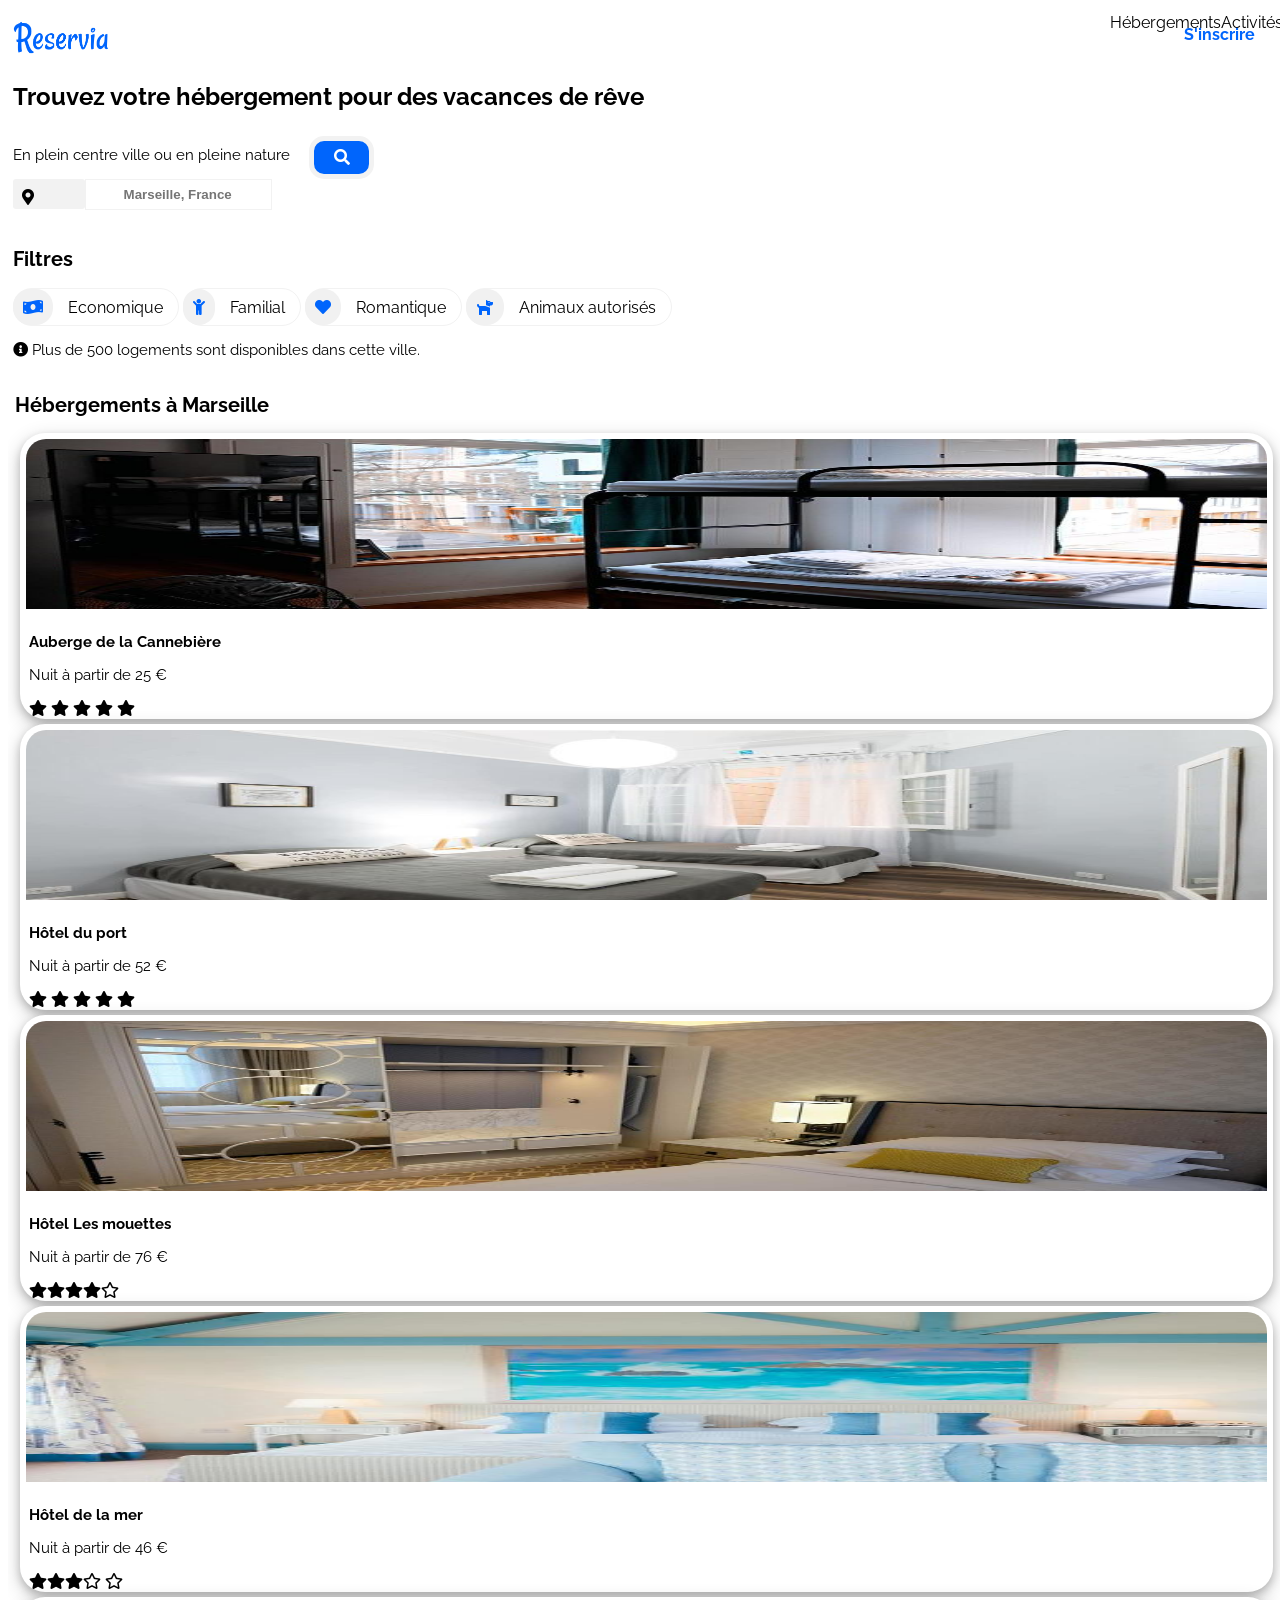
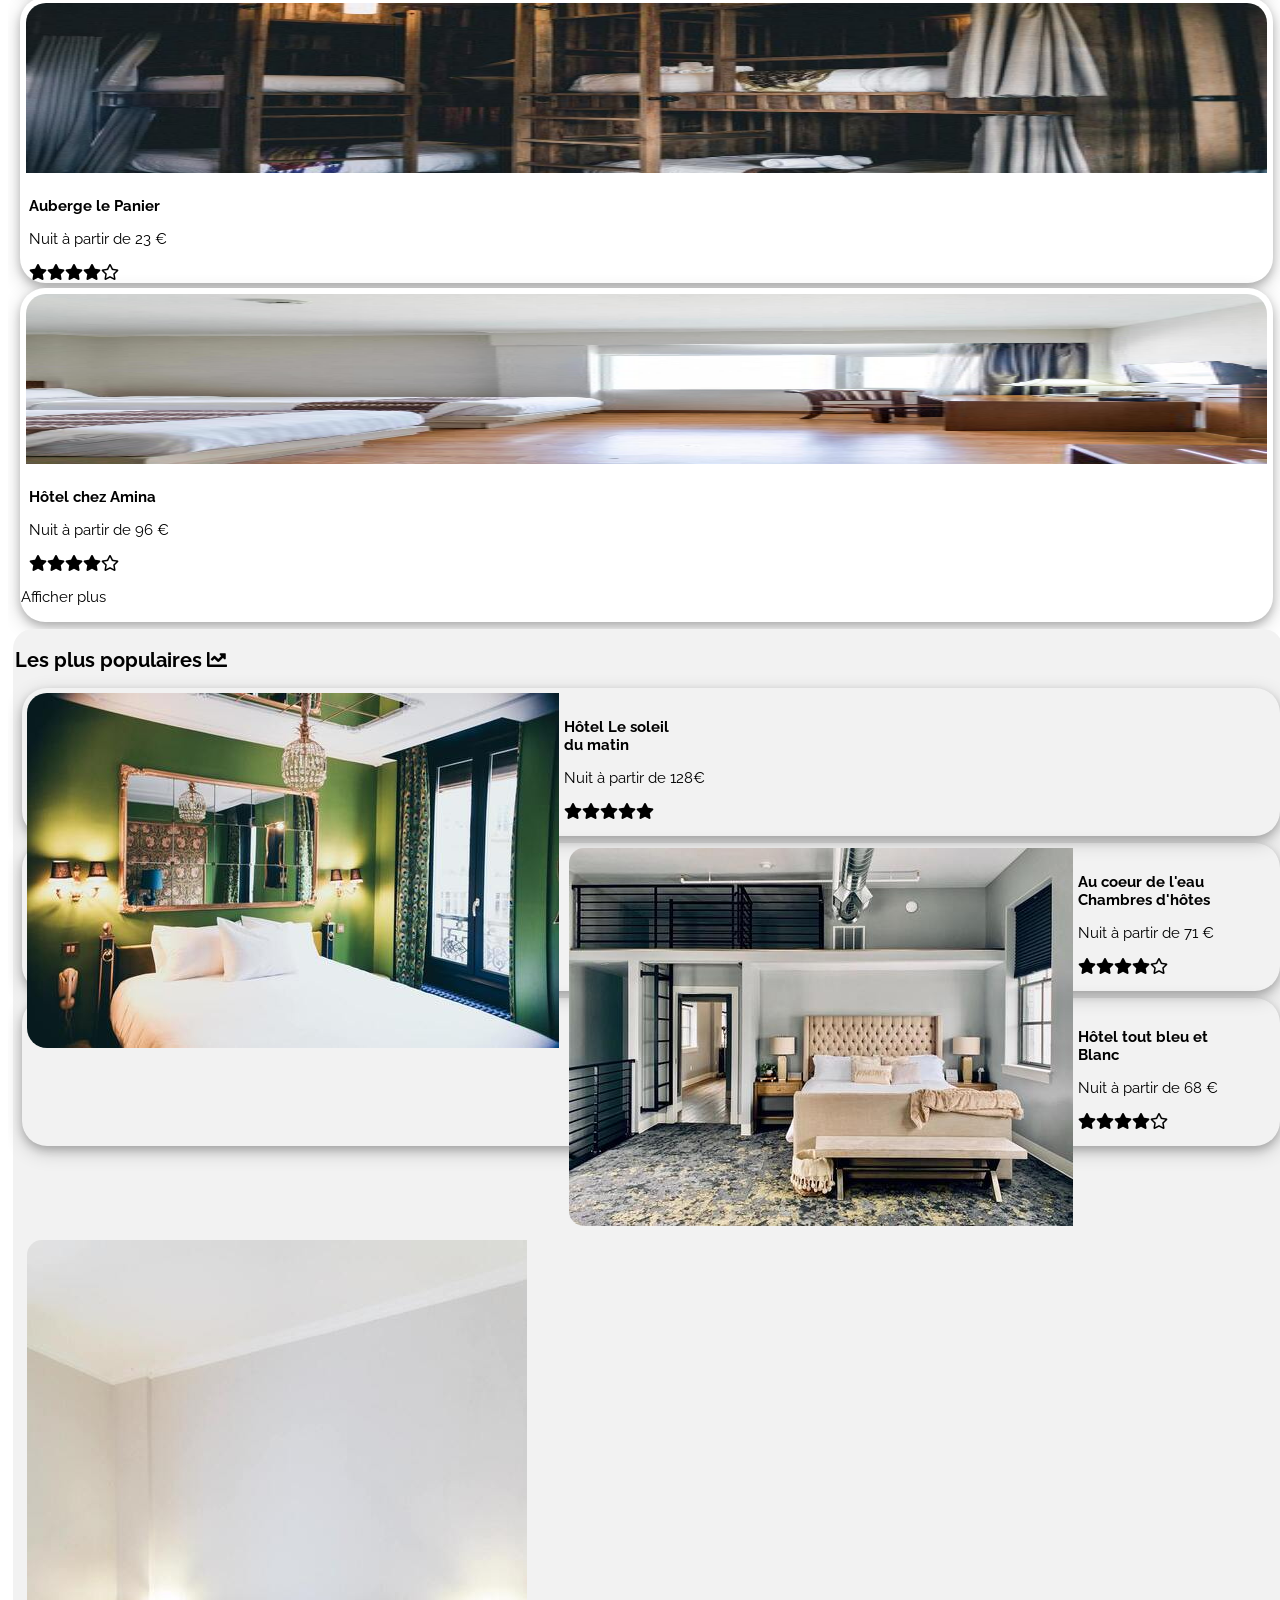
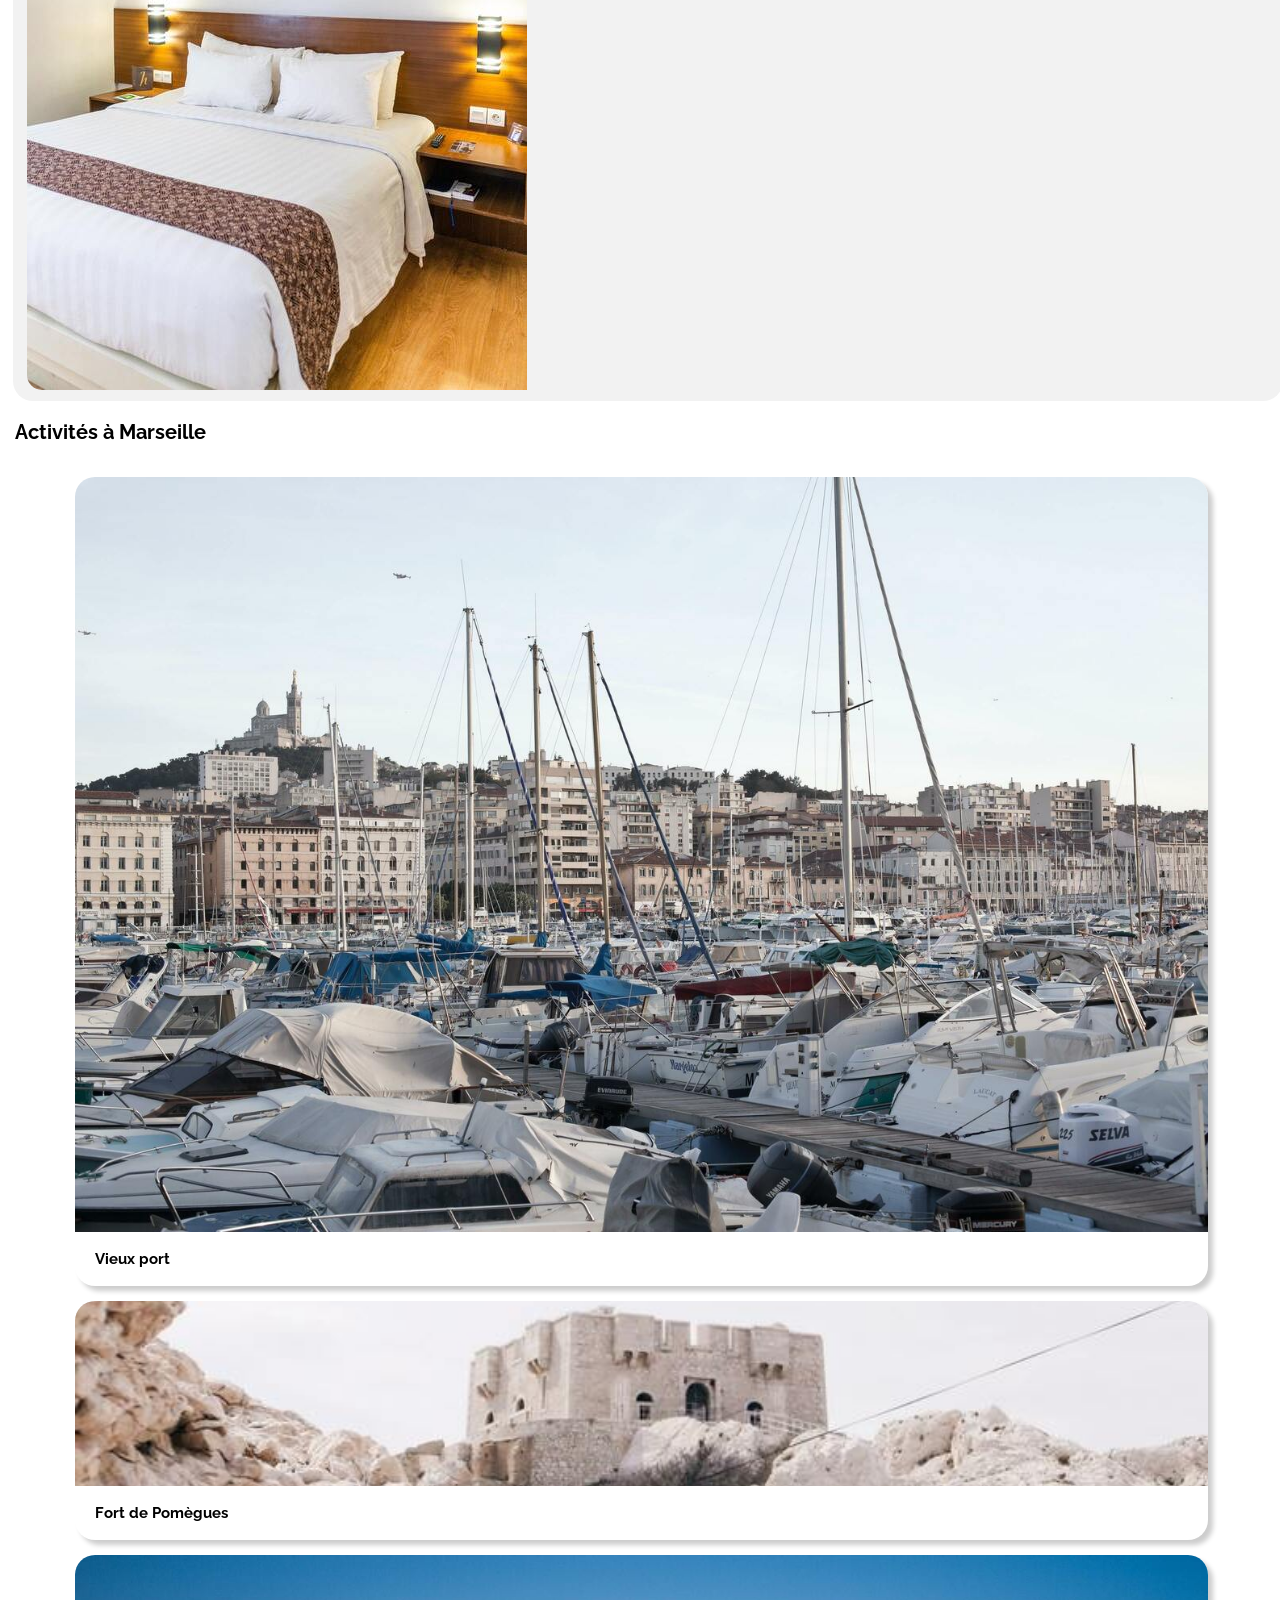
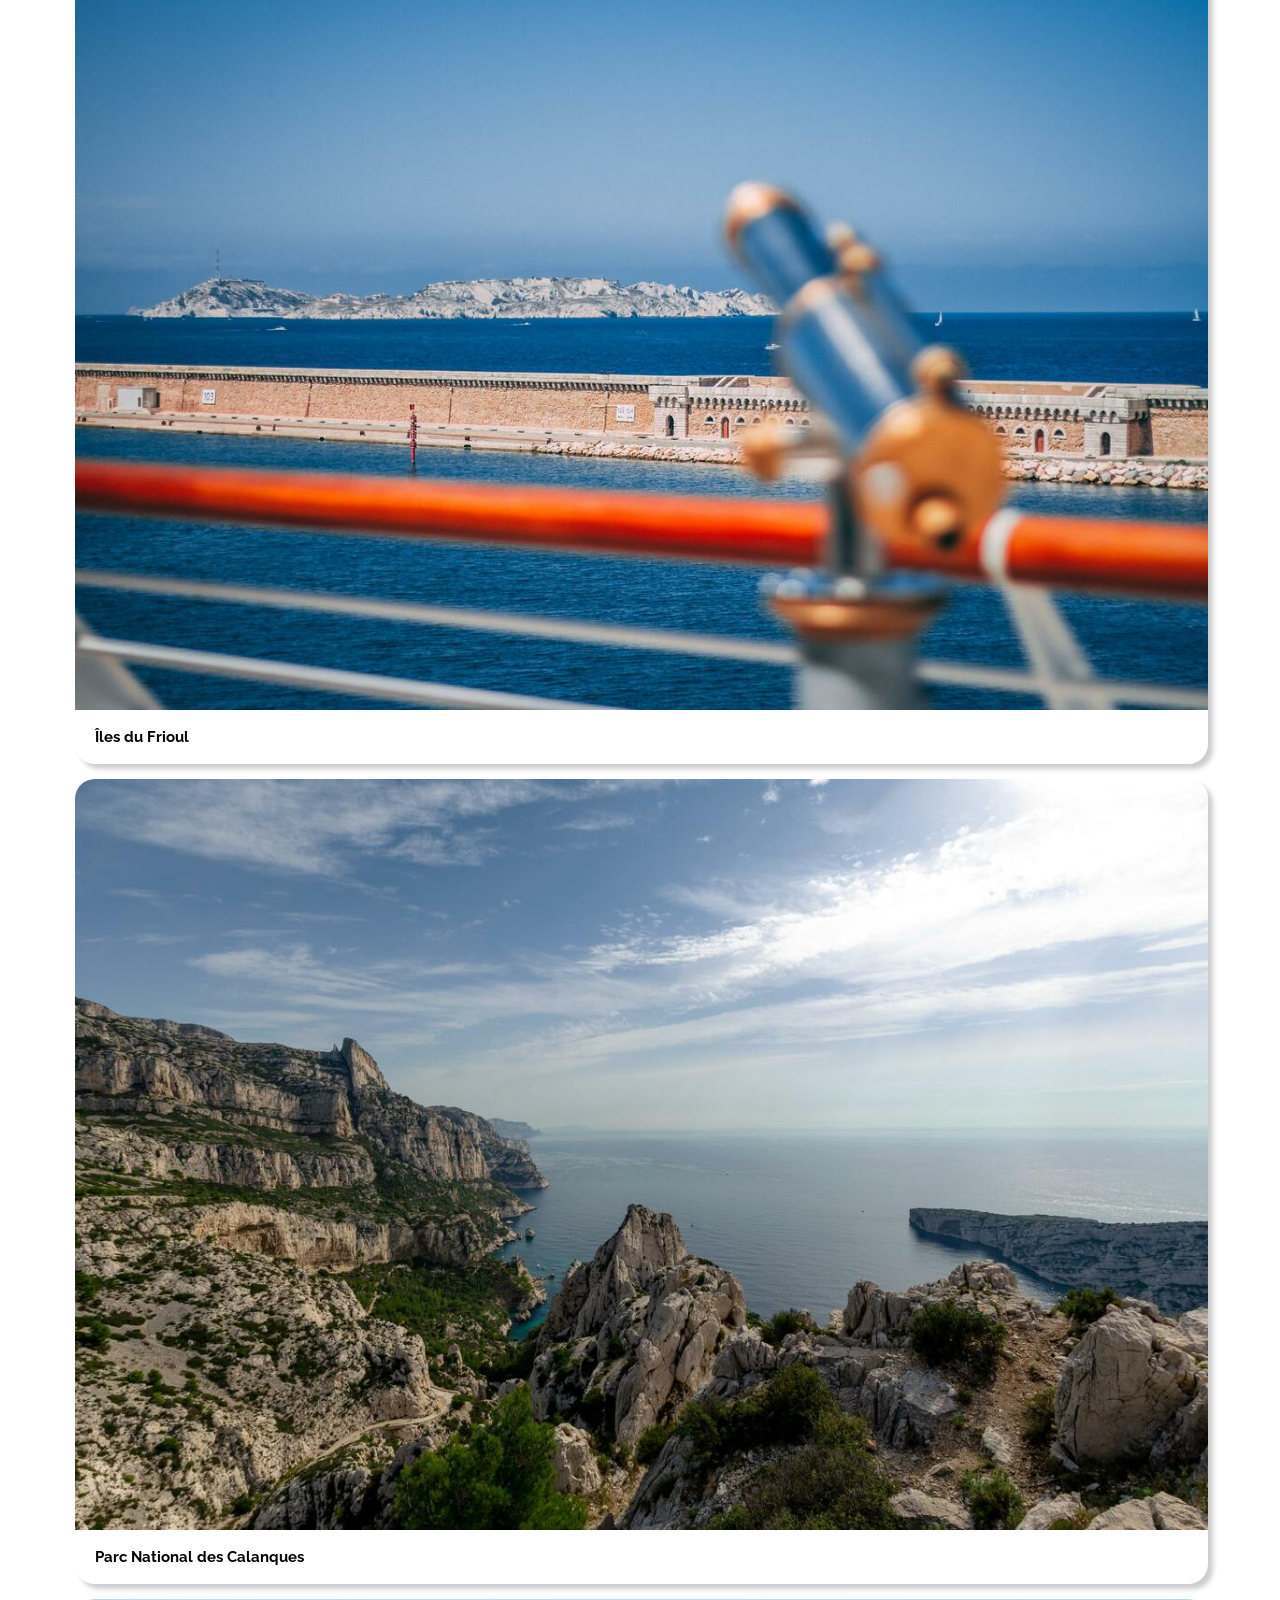
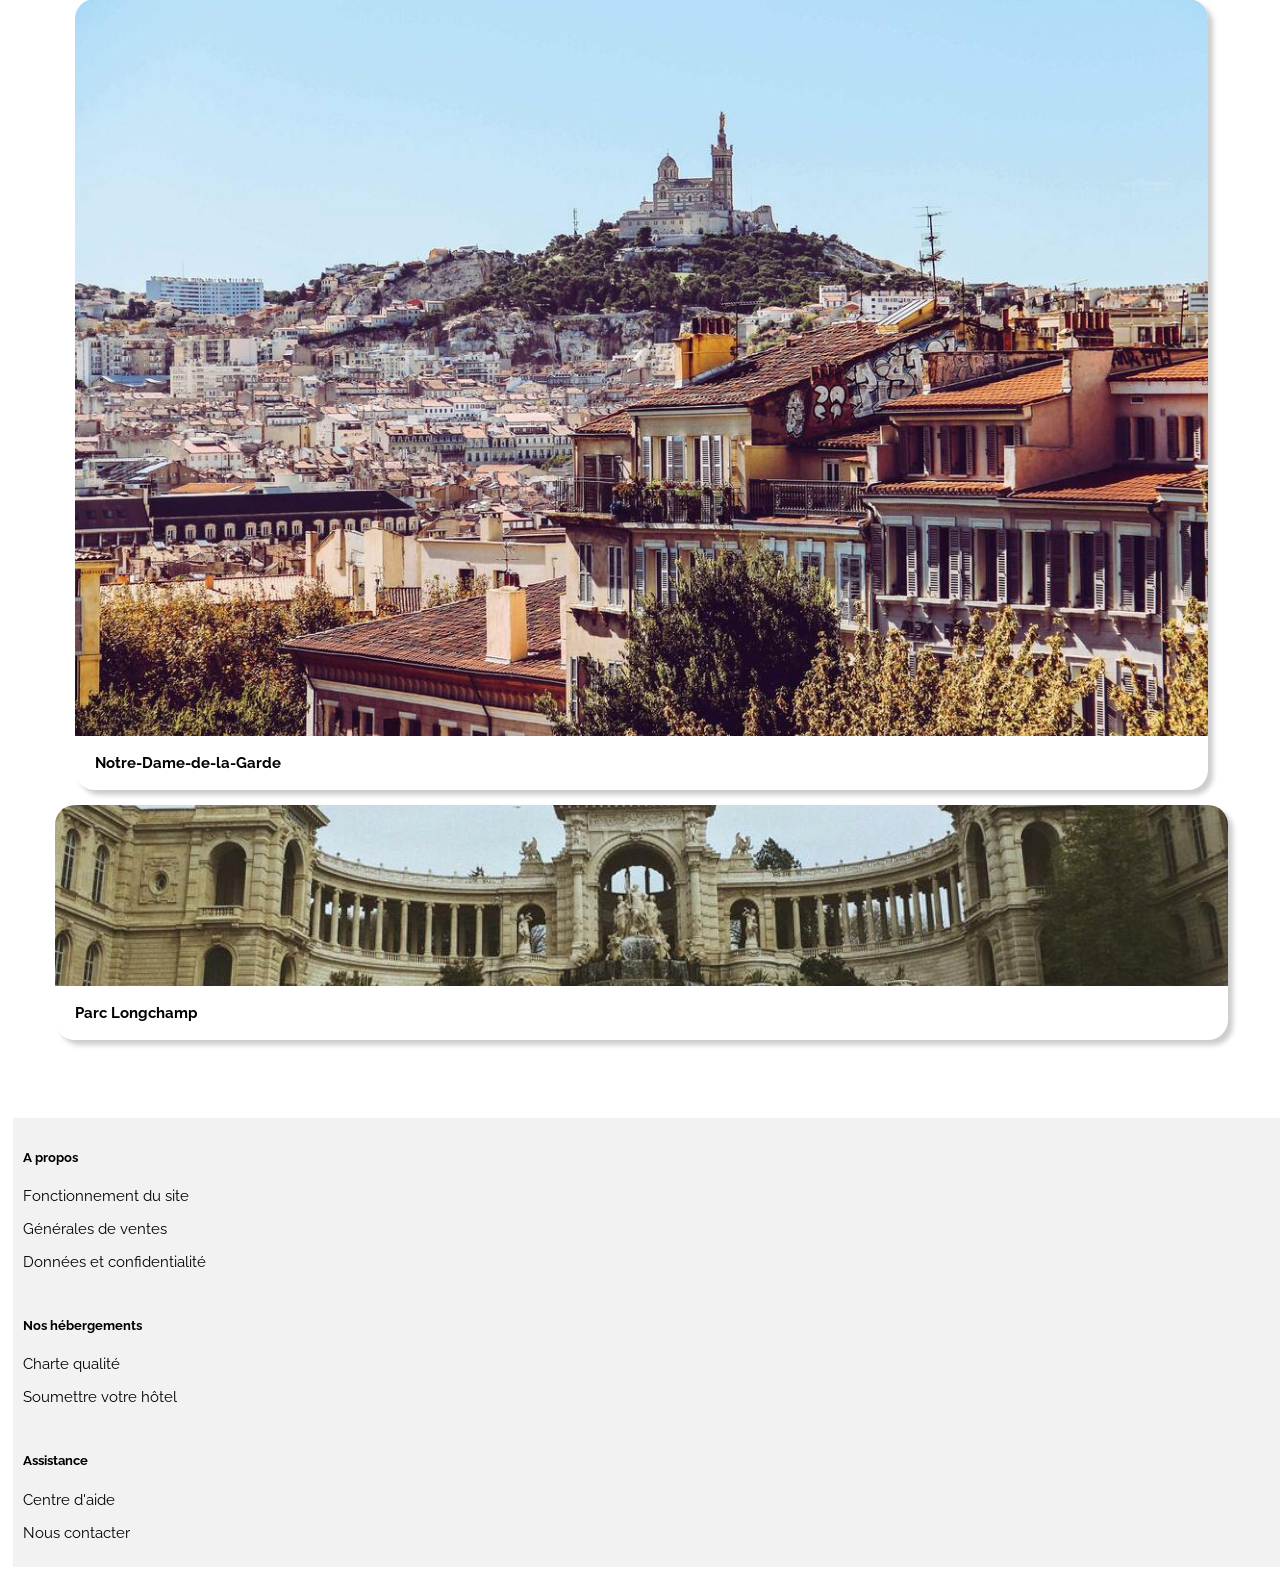
==== index.html @ 869c913f "Rajout du lien container pour les activités" ====
<!DOCTYPE html>
<html lang="fr">
  <head>
    <meta charset="utf-8" />
    <meta name="viewport" content="width=device-width, initial-scale=1.0" />

    <link rel="stylesheet" href="css/reservia.css" />
    <link
      rel="stylesheet"
      href="https://cdnjs.cloudflare.com/ajax/libs/font-awesome/5.13.1/css/all.min.css"
    />
    <title>Réservia</title>
  </head>

  <body>
    <header class="logocontainer">
      <div id="logo" class="logo">
        <img src="images/logo/Reservia@3x.png" alt="reservia" />
    </div>
      <nav class="menu"> 
          <a id="hebergement" href="#ancreh">Hébergements</a>
          <a id="activites" href="#ancrea">Activités</a>
          <a id="inscription" href="#">S'inscrire</a>
      </nav>

    </header>
    <section id="annonce" >
      <h1>Trouvez votre hébergement pour des vacances de rêve</h1>
      <p>En plein centre ville ou en pleine nature</p>
      <div class="ville__recherche">
        <div class="group__input">
        <form method="post" action="#" >
          <div id="localisation" class="localisation"><i class="fas fa-map-marker-alt"></i>
          </div>
          <label for="pseudo"></label>
          <input
            type="text"
            name="pseudo"
            id="pseudo"
            placeholder="Marseille, France"
          />
          <input type="button" class="bouton" value="Rechercher" />
          <div id="visible" class="visible"><i class="fas fa-search"></i></div>
        </form>
        </div>
     </div>

        <div id="filtres">
            <h2>Filtres</h2>
              <span class="filtres__item">
                <i class="icone fas fa-money-bill-wave"></i><a href="#">Economique </a>
              </span>

              <span class="filtres__item">
                <i class="icone fas fa-child"></i><a href="#">Familial</a>
              </span>

              <span class="filtres__item">
                <i class="icone fas fa-heart"></i><a href="#">Romantique</a>
              </span>

              <span class="filtres__item">
                <i class="icone fas fa-dog"></i><a href="#">Animaux autorisés</a>
              </span>
        </div>
      <p>
        <span class="fas fa-info-circle"></span>
        Plus de 500 logements sont disponibles dans cette ville.
      </p>
    </section>

     <!-- section hébergement début -->

    <main id="ancreh" class="twothird">
      <h2>Hébergements à Marseille</h2>

      <div class="card">
        <a href="#">
          <div id="container" class="img-container">
            <img
              src="images/hebergements/4_small/marcus-loke-WQJvWU_HZFo-unsplash.jpg"
              alt="Auberge de la Cannebière"
              class="img-border-radius-top" >
          </div>

          <div class="card-container">
            <h3>Auberge de la Cannebière</h3>
            <p>Nuit à partir de 25 €</p>
            <div class="rating">
              <i class="fas fa-star full" ></i>
              <i class="fas fa-star full" ></i>
              <i class="fas fa-star full" ></i>
              <i class="fas fa-star full" ></i>
              <i class="fas fa-star simple" ></i>
            </div>
          </div>
        </a>
      </div>

      <div class="card">
        <a href="#">
          <div class="img-container">
            <img
              src="images/hebergements/4_small/fred-kleber-gTbaxaVLvsg-unsplash.jpg"
              alt="Hôtel du port"
              class="img-border-radius-top"
            />
          </div>

          <div class="card-container">
            <h3>Hôtel du port</h3>
              <p>Nuit à partir de 52 €</p>
                <div class="rating">
                  <i class="fas fa-star" ></i>
                  <i class="fas fa-star" ></i>
                  <i class="fas fa-star" ></i>
                  <i class="fas fa-star" ></i>
                  <i class="fas fa-star" ></i>
                </div>
          </div>
        </a>
      </div>

      <div class="card">
        <a href="#">
          <div class="img-container">
            <img
              src="images/hebergements/4_small/reisetopia-B8WIgxA_PFU-unsplash.jpg"
              alt="Hôtel les mouettes"
              class="img-border-radius-top"
            />
          </div>

          <div class="card-container">
            <h3>Hôtel Les mouettes</h3>
              <p>Nuit à partir de 76 €</p>
                <div class="rating">
                  <i class="fas fa-star" ></i
                  ><i class="fas fa-star" ></i
                  ><i class="fas fa-star" ></i
                  ><i class="fas fa-star" ></i
                  ><i class="far fa-star" ></i>
                </div>
          </div>
        </a>
      </div>

      <div class="card">
        <a href="#">
          <div class="img-container">
            <img
              src="images/hebergements/4_small/annie-spratt-Eg1qcIitAuA-unsplash.jpg"
              alt="Hôtel de la mer"
              class="img-border-radius-top"
            />
        </div>

          <div class="card-container">
            <h3>Hôtel de la mer</h3>
              <p>Nuit à partir de 46 €</p>
                <div class="rating">
                  <i class="fas fa-star" ></i
                  ><i class="fas fa-star" ></i
                  ><i class="fas fa-star" ></i
                  ><i class="far fa-star" ></i>
                  <i class="far fa-star" ></i>
                </div>
         </div>
        </a>
      </div>

      <div class="card">
        <a href="#">
          <div class="img-container">
            <img
              src="images/hebergements/4_small/nicate-lee-kT-ZyaiwBe0-unsplash.jpg"
              alt="Auberge le Panier"
              class="img-border-radius-top"
            />
           </div>

          <div class="card-container">
            <h3>Auberge le Panier</h3>
              <p>Nuit à partir de 23 €</p>
                <div class="rating">
                  <i class="fas fa-star" ></i
                  ><i class="fas fa-star" ></i
                  ><i class="fas fa-star" ></i
                  ><i class="fas fa-star" ></i
                  ><i class="far fa-star" ></i>
                </div>
          </div>
        </a>
      </div>

      <div class="card">
        <a href="#">
          <div class="img-container">
            <img
              src="images/hebergements/4_small/febrian-zakaria-M6S1WvfW68A-unsplash.jpg"
              alt="Hôtel chez Amina"
              class="img-border-radius-top"
            />
          </div>

          <div class="card-container">
            <h3>Hôtel chez Amina</h3>
              <p>Nuit à partir de 96 €</p>
                <div class="rating">
                  <i class="fas fa-star" ></i
                  ><i class="fas fa-star" ></i
                  ><i class="fas fa-star" ></i
                  ><i class="fas fa-star" ></i
                  ><i class="far fa-star" ></i>
              </div>
          </div>
        </a>
      <div class="afficher"><p>Afficher plus</p>
      </div>
     </div>
    </main>
  <!-- section hébergement fins-->

  <!-- Aside debut -->
  <aside class="third">
    <h2>Les plus populaires <i class="fas fa-chart-line"></i></h2>

    <div class="card-aside">
      <a href="#">
        <div class="img-container-aside">
          <img
            src="images/hebergements/4_small/emile-guillemot-Bj_rcSC5XfE-unsplash.jpg"
            alt="Hôtel Le soleil du matin"
            class="img-border-radius-aside"
          />
        </div>

        <div class="card-container-aside">
          <h3>Hôtel Le soleil <br />du matin</h3>
            <p>Nuit à partir de 128€</p>
              <div class="rating">
                <i class="fas fa-star" ></i
                ><i class="fas fa-star" ></i
                ><i class="fas fa-star" ></i
                ><i class="fas fa-star" ></i
                ><i class="fas fa-star" ></i>
              </div>
        </div>
      </a>
    </div>

    <div class ="card-aside">
      <a href="#">
        <div class="img-container-aside">
          <img
            src="images/hebergements/4_small/aw-creative-VGs8z60yT2c-unsplash.jpg"
            alt="Au coeur de l'eau Chambres d'hôtes"
          />
        </div>

        <div class="card-container-aside">
          <h3>Au coeur de l'eau <br />Chambres d'hôtes</h3>
            <p>Nuit à partir de 71 €</p>
              <div class="rating">
                <i class="fas fa-star" ></i
                ><i class="fas fa-star" ></i
                ><i class="fas fa-star" ></i
                ><i class="fas fa-star" ></i
                ><i class="far fa-star" ></i>
              </div>
        </div>
      </a>
    </div>

    <div class="card-aside">
      <a href="#">
        <div class="img-container-aside">
          <img
            src="images/hebergements/4_small/febrian-zakaria-sjvU0THccQA-unsplash.jpg"
            alt="Au coeur de l'eau Chambres d'hôtes"
          />
        </div>

        <div class="card-container-aside">
          <h3>Hôtel tout bleu et <br />Blanc</h3>
            <p>Nuit à partir de 68 €</p>
              <div class="rating">
                <i class="fas fa-star" ></i
                  ><i class="fas fa-star" ></i
                  ><i class="fas fa-star" ></i
                  ><i class="fas fa-star" ></i
                  ><i class="far fa-star" ></i>
              </div>
        </div>
      </a>
    </div>
    
 </aside>

<!-- Aside fin -->

<!-- activités debut-->

<section id="ancrea" class="twothird">
<h2 class="marseille"> Activités à Marseille</h2>

<figure class="activite">

  <div class="container">
      <a href="#">
          <div class="act_photo">
              <img class="taille1" src="images/activites/3_medium/reno-laithienne-QUgJhdY5Fyk-unsplash.jpg"
                  alt="Vieux port">
              <p class="classement"> Vieux port</p>
           </div>
      </a>
  </div>
    

      <div class="container">
        <a href="#">
            <div class="act_photo">
              <img class="taille2" src="images/activites/3_medium/paul-hermann-QFTrLdQIRhI-unsplash.jpg"
                  alt="Fort de Pomègues">
              <p class="classement"> Fort de Pomègues</p>
            </div>
        </a>
      </div>

      <div class="container">
          <a href="#">
            <div class="act_photo">
              <img class="taille3" src="images/activites/3_medium/kevin-hikari-rV_Qd1l-VXg-unsplash.jpg"
                   alt="Longue vue">
              <p class="classement"> Îles du Frioul</p>
            </div>
          </a>
      </div>

  <div class="container">
      <a href="#">
        <div class="act_photo">
          <img class="taille1" src="images/activites/3_medium/kilyan-sockalingum-NR8-cBCN3aI-unsplash.jpg"
              alt="mur">
          <p class="classement"> Parc National des Calanques</p>
        </div>
      </a>
  </div>

  <div class="container">
      <a href="#">
        <div class="act_photo">
          <img class="taille5" src="images/activites/3_medium/florian-wehde-xW9e8gdotxI-unsplash.jpg"
              alt="haut de Marseille">
          <p class="classement"> Notre-Dame-de-la-Garde</p>
        </div>
      </a>
  </div>

      <a href="#">
        <div class="act_photo">
          <img class="taille6" src="images/activites/3_medium/lena-paulin-wH2-EJoDcV0-unsplash.jpg"
              alt="Tour en pierre">
          <p class="classement"> Parc Longchamp</p>
        </div>
      </a>
    

</figure>
</section>

<!-- activités fin -->

<!-- footer -->
<footer class="footer">
  <div class="footer_section"> 
    <h5>A propos</h5>
      <p>Fonctionnement du site</p>
      <p>Générales de ventes</p>
      <p>Données et confidentialité</p>
  </div>

  <div class="footer_section">
    <h5>Nos hébergements</h5>
      <p>Charte qualité</p>
      <p>Soumettre votre hôtel</p>
  </div>

      <div class="footer_section">
        <h5>Assistance</h5>
          <p>Centre d'aide</p>
          <p>Nous contacter</p>
      </div>
    </footer>
  </body>
</html>
---- css/reservia.css ----
@font-face {
  font-family: "Raleway";
  src: url('./Raleway-VariableFont_wght.ttf')  
  }

body {
  font-family: "Raleway", Arial, Helvetica, sans-serif;
  padding: 5px;
}

html,
body {
  width: 100%;
  box-sizing: border-box;
  overflow-x: hidden;
}
header {
  width: 100%;
  display: flex;
  flex-wrap: wrap;
  justify-content: space-between;
}

}
h1 
{
  margin: 5px;
}
h2 {
  width: 100%;
  font-size: 20px;
}
h3 {
  font-size: 15px;
}

footer {
  display: grid;
  align-content: end;
  grid-template-columns: auto auto auto;
  grid-gap: 10px;
  padding: 10px;
  width: 100%;
  background-color: #f2f2f2;
}
p {
  font-size: 15px;
}

aside img {
  border-top-left-radius: 20px;
  border-bottom-left-radius: 20px;
  align-items: center;
  width: 100%;
  height: 100%;
  object-fit: cover;
  padding: 5px;
}
* {
  box-sizing: border-box;
}
.logo img {
  width: 25%;
  height: 100%;
}
.localisation
{
  background-color: #f2f2f2;
  float: left;
  padding: 9px;
  height: 30px;
  border-radius: 3px;
  margin:0px;
  width: 20%;
}
.ville__recherche{
  margin-bottom: 15px;
  display: flex;
  justify-content: space-between;
  
}

.hebergement a{
  font-weight: bold;
}
#pseudo {
  padding: 7px;
  color: black;
  font-weight: bold;
  padding-left: 5px;
  border: 1px solid #f2f2f2;
  text-align: center;
  float: left;
  margin:0px;
}
.bouton {
  background-color: #0065fc;
  color: white;
  padding: 11px;
  border-style: hidden;
  border-top-right-radius: 20px;
  border-bottom-right-radius: 20px;
  float: left;
  width: 0%;
}

.menu {
  display: flex;
}
.menu > div {
  text-align: right;
  padding: 0px 0px 0px 100px;
}
a {
  color: black;
  text-decoration: none;
}
#ancreah{
  color: #0065fc;
  font-weight: bold;
}
.menu a:hover {
  color: black;
  border-top: solid 10px #0065fc;
  padding-top: 3px;
}

#inscription {
  position: absolute;
  top: 10px;
  right: 10px;
  color: #0065fc;
  text-decoration: none;
  font-weight: bold;
  margin-top: 15px;
  margin-right: 15px;
}

.annonce {
  display: block;
}

.filtres {
  display: flex;
  align-items: center;
  justify-content: flex-start;
  flex-wrap: wrap;
}

.filtres__item{
 border: 1px solid #f2f2f2;
 display: inline-block;
 border-radius: 30px;
}

.filtres__item a {
  margin-left: 15px;
  margin-right: 15px;
}
.icone{
  padding: 10px;
  background-color: rgb(241, 241, 241);
  color: #0065fc;
  border-radius: 17px;
  margin-left: -1px;
}

.logements img {
  width: 25%;
  margin: 0 auto;
  border-top-left-radius: 20px;
  border-top-right-radius: 20px;
}
.clearfix {
  background-color: rgb(0, 162, 255);
  display: grid;
  grid-template-columns: auto auto auto;
  grid-gap: 10px;
  padding: 5px;
  color: black;
  width: 100%;
}
.clearfix img {
  width: 25%;
  margin: 0 auto;
  border-top-left-radius: 20px;
  border-top-right-radius: 20px;
}
.grid-container {
  display: grid;
  align-content: end;
  grid-template-columns: auto auto auto;
  grid-gap: 10px;
  padding: 10px;
  width: 100%;
}
.grid-container > div {
  text-align: left;
  font-size: 30px;
}
.clearfix::after {
  content: "";
  clear: both;
  display: table;
}

.half {
  float: left;
  width: 25%;
  padding: 2px;
}
.third {
  float: left;
  padding: 2px;
  padding-right: 10px;
  align-items: center;
  border-radius: 20px;
}
.twothird {
  float: left;
  width: 100%;
  padding: 2px;
  margin-right: 25px;
  background-color: #f2f2f2;
  border-radius: 20px;
  text-align: left;
}
.card {
  width: 100%;
  padding: 1px;
  border-radius: 25px 25px 25px 25px;
  background-color: white;
  box-shadow: 0 4px 8px 0 rgba(0, 0, 0, 0.2), 0 6px 20px 0 rgba(0, 0, 0, 0.19);
  margin: 5px;
}

.img-container-aside {
  border-radius: 25px;
  float: left;
}

.card-container {
  width: 100%;
  padding-left: 8px;
  border-radius: 0px 0px 25px 25px;
  bottom: 0;
  right: 0;
  background-color: white;
}

.card-aside {
  height: 100%;
  width: 100%;
  margin: 7px;
  border-radius: 25px 25px 25px 25px;
  box-shadow: 0 4px 8px 0 rgba(0, 0, 0, 0.2), 0 6px 20px 0 rgba(0, 0, 0, 0.19);
}
.card-container-aside {
  text-align: left;
  padding: 15px;
  margin: 5px;
}
.afficher
{
  width: 100%;
  display: flex;
  align-items:flex-start; 
  justify-content: flex-start;
}
.img-border-radius-top {
  box-sizing: border-box;
  padding: 5px;
  border-radius: 25px 25px 0px 0px;
  width: 100%;
}
.img-border-radius-aside {
  box-sizing: border-box;
  padding: 5px;
  border-radius: 25px 0px 0px 25px;
}
img {
  height: 180px;}

/* acitivté */
.marseille{

  font-size: 20px;
  float: left;
  width: 100%;
}

.activite{
  display: flex;
  justify-content: space-between;
  padding-bottom: 60px;
  width: 100%;
}

.act_photo{
  background-color: white;
  border-radius: 20px;
  box-shadow : 5px  5px  5px  rgba( 0 ,  0 ,  0 ,  .2 );
  width: 100%;
}

.act_photo img{
  border-radius: 20px 20px 0 0;
}
.container{
  display: flex;
  flex-direction: column;
  justify-content: space-between;
  padding: 0 20px;
}
.taille1{
  height: 423px;
  width: 100%;
  object-fit: cover;
}

.bloc:first-child{
  padding-left: 0;
}

.taille2{
  height: 185px;
  width: 100%;
  object-fit: cover;
}

.taille3{
  height: 141px;
  width: 100%;
  object-fit: cover;
}

.taille5{
  height: 141px;
  width: 100%;
  object-fit: cover;
}

.taille6{
  height: 181px;
  width: 100%;
  object-fit: cover;
}
.classement{
  margin: 14px 0 0 20px;
  height: 36px;
  font-weight: bold;
}

@media screen and (max-width: 800px) {
  body {
    width: 100%;  
    margin:0
    padding: 0}
  h1 {
    font-size: 20px;
  }
  .logo
  {
    width: 30%;
  }
  .logo img {
    width: 80%;
    height: 100%;
    margin-left: 6px;
    margin-top: 2px;
  }

  .inscription {
    display: flex;
    justify-content: flex-end;
  }
  .logocontainer {
    width: 100%;
    display: flex;
    flex-direction: column;
  }
  .menu {
    order: 1;
    width: 100%;
    height: 50px;
    align-items: flex-end;
    justify-content: space-around;
    padding-bottom: 15px;
    border-bottom: solid #f2f2f2 2px;
    margin-top: 30px;
  }
  .menu > div {
    text-align: right;
    padding: 0 0 0 0;
  }

  .menu a:hover {
    color: black;
    border-bottom: solid 3px #0065fc;
    border-top: white;
    padding-bottom: 15px;
  }
  
  #pseudo
  {
    width:60%;
  }

  }
  .annonce {
    width: 100%;
  }
  .bouton {
    visibility: hidden;
    width: 0%;
  }
  .visible {
    visibility: visible;
    background-color: #0065fc;
    color: white;
    width: 18%;
    margin-top: -43px;
    border-radius: 15px;
    border: solid #f2f2f2 5px;
    padding: 7px;
    padding-left: 20px;
    float: right;
    align-items: center;
  }
  .chercher {
    width: 100%;
    padding-right: 0px;
  }
  #total {
    width: 100%;
    display: flex;
    flex-wrap: wrap;
    justify-content: center;
  }
  .twothird {
    order: 2;
    width: 100%;
    padding-right: 15px;
    background-color: rgb(255, 255, 255);
  }
  .third {
    order: 1;
    width: 100%;
    background-color: #f2f2f2;
  }
  .card-container-aside {
    text-align: left;
    align-items: center;
    margin: 0;
  }
/* activité */
section 
{
  width: 100%;
  display: flex;
 flex-direction: column;
}
.activite
{
 flex-direction: column;
 width: auto;
}
.container
{
  padding-bottom: 15px;
}
.taille1{
  height: auto;
  width: 100%;
  object-fit: cover;
}
.taille3
{
  width: 100%;
  height: auto;
  object-fit: cover;
}
.taille5
{
  width: 100%;
  height: auto;
  object-fit: cover;
}
  footer {
    display: flex;
    flex-direction: column;
    background-color: #f2f2f2;
  }
}
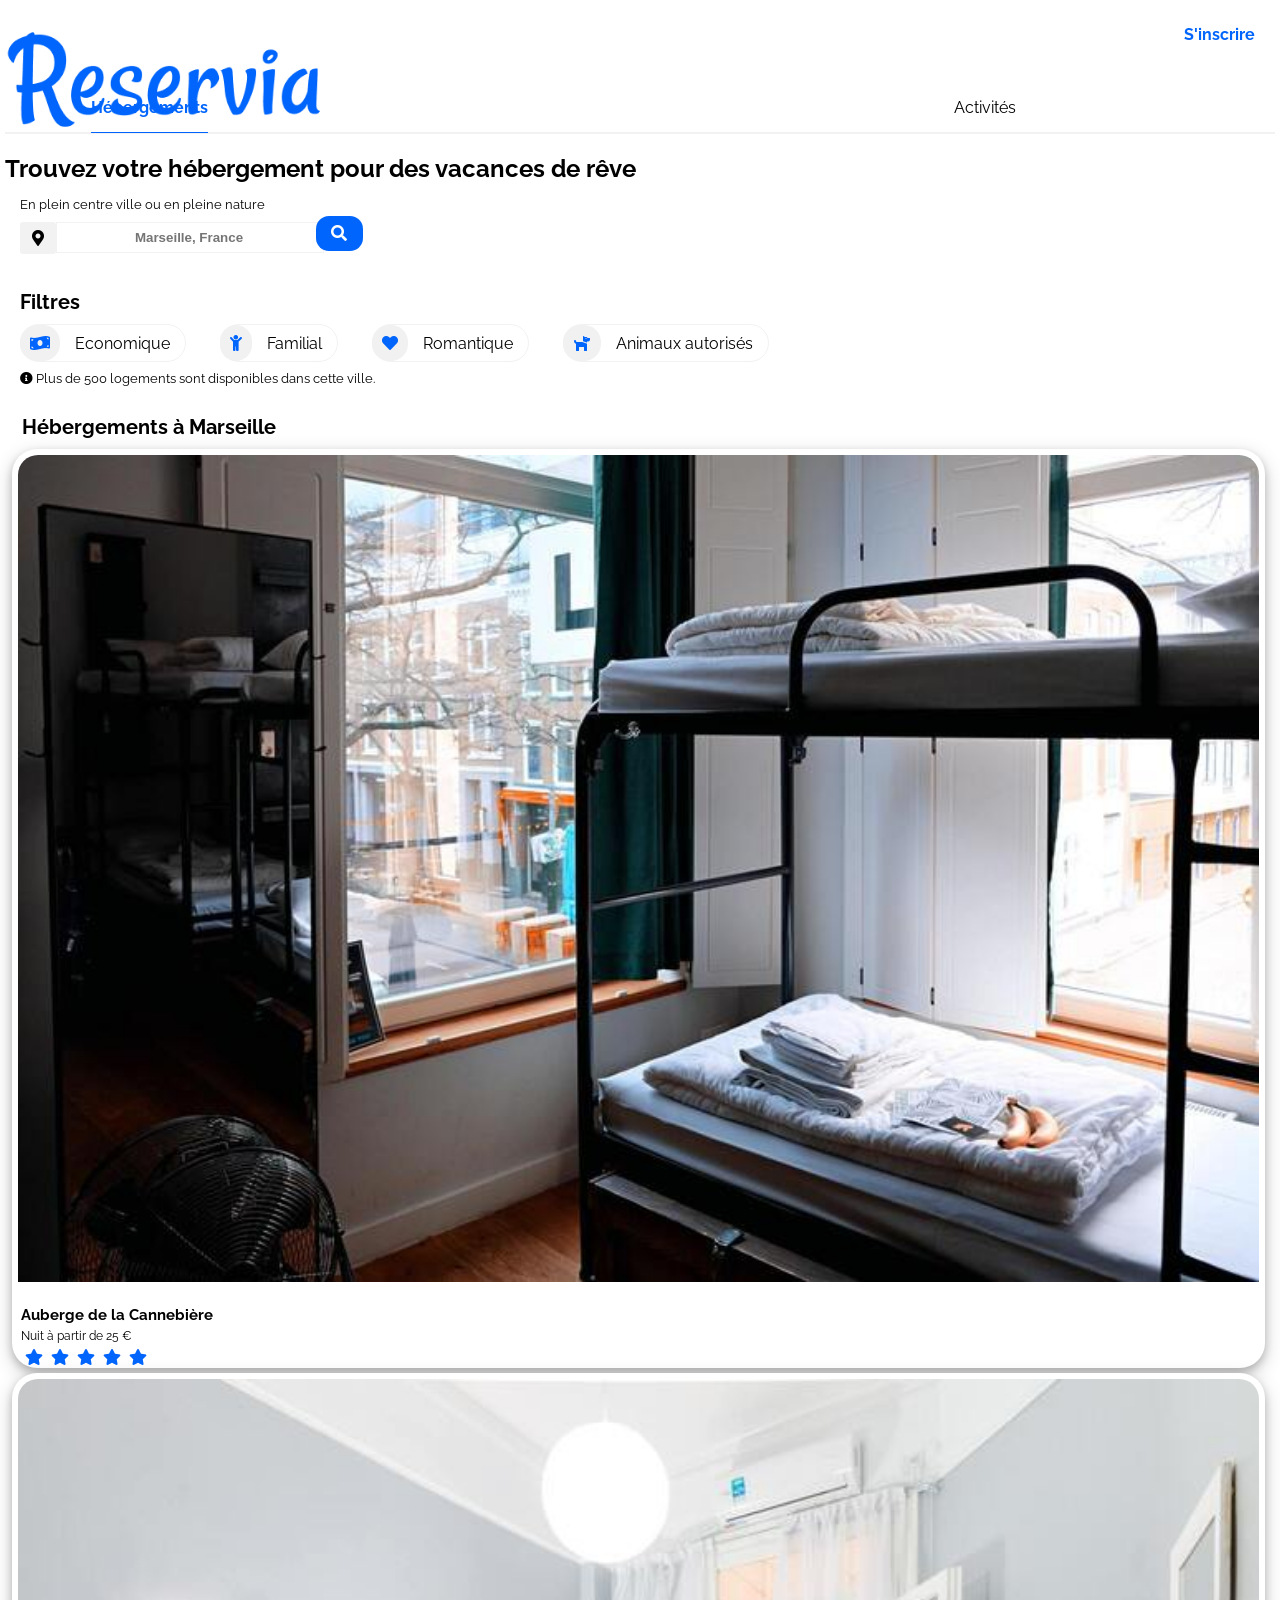
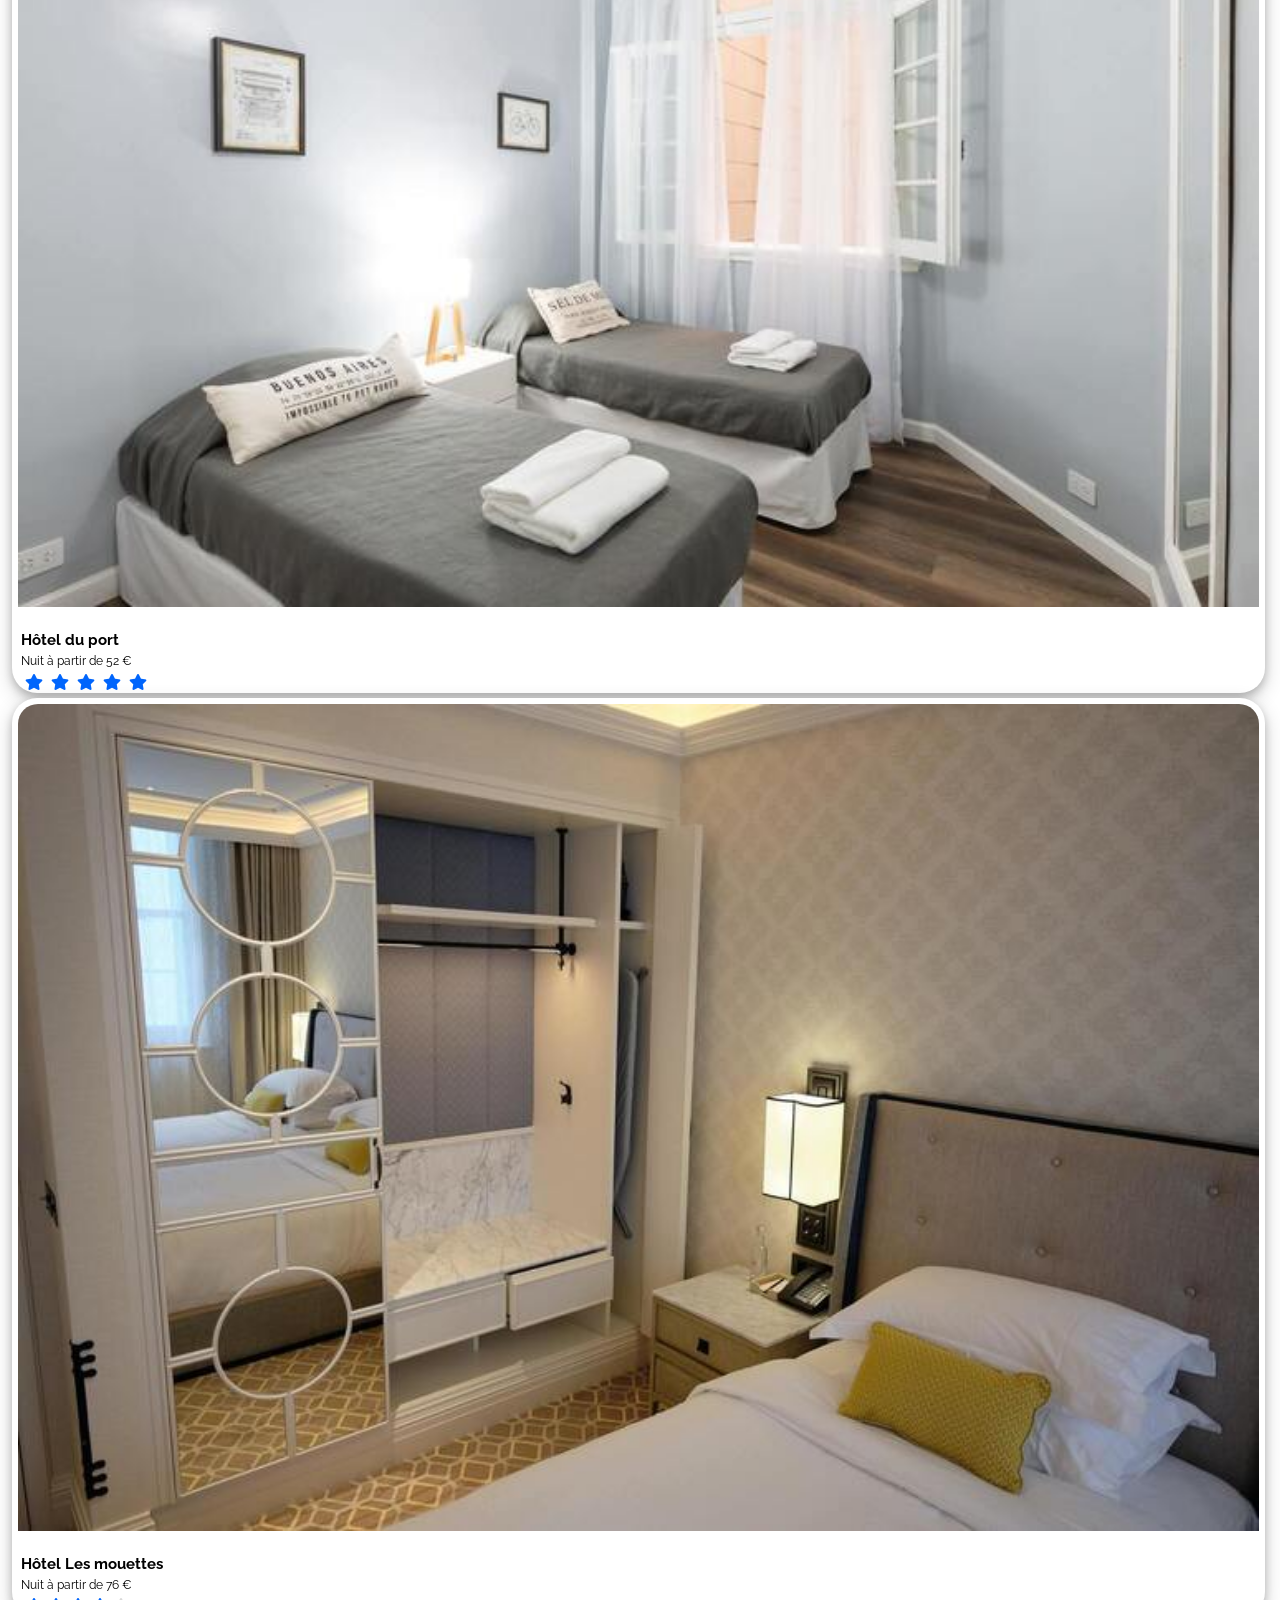
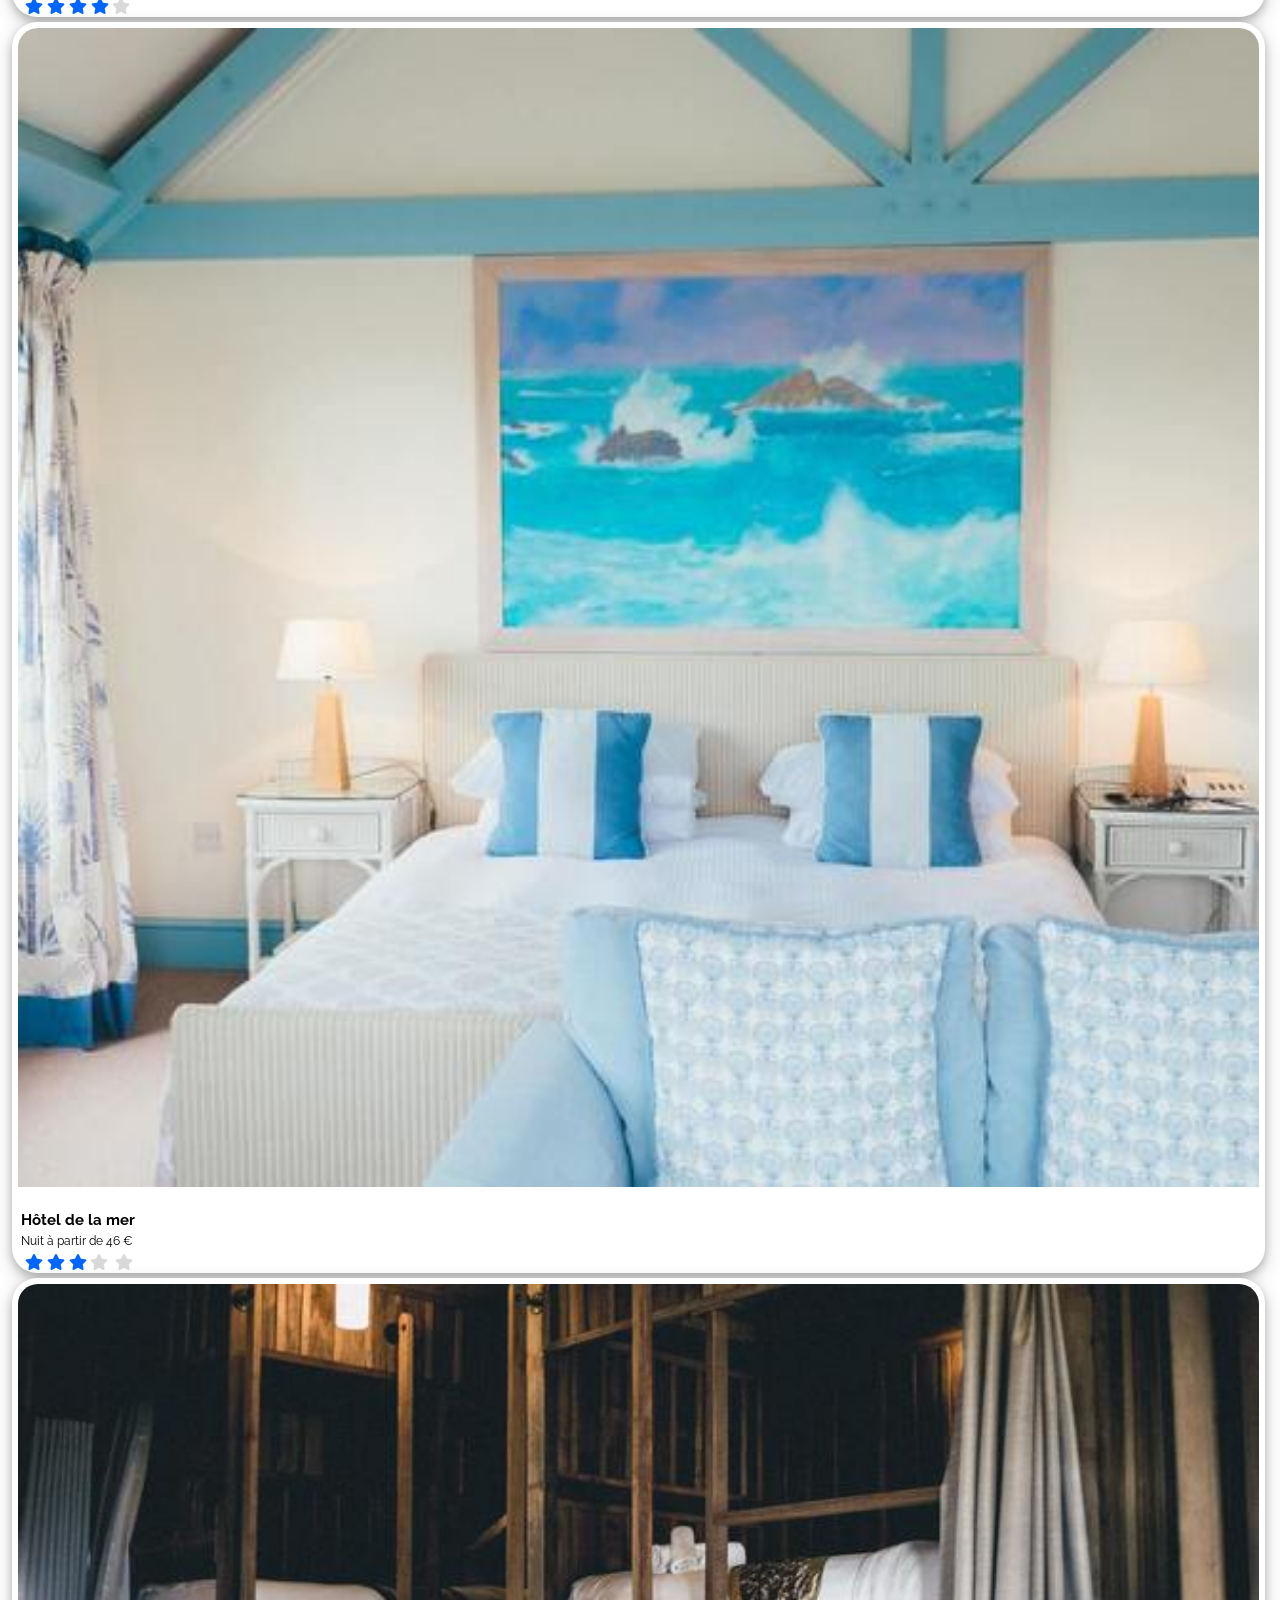
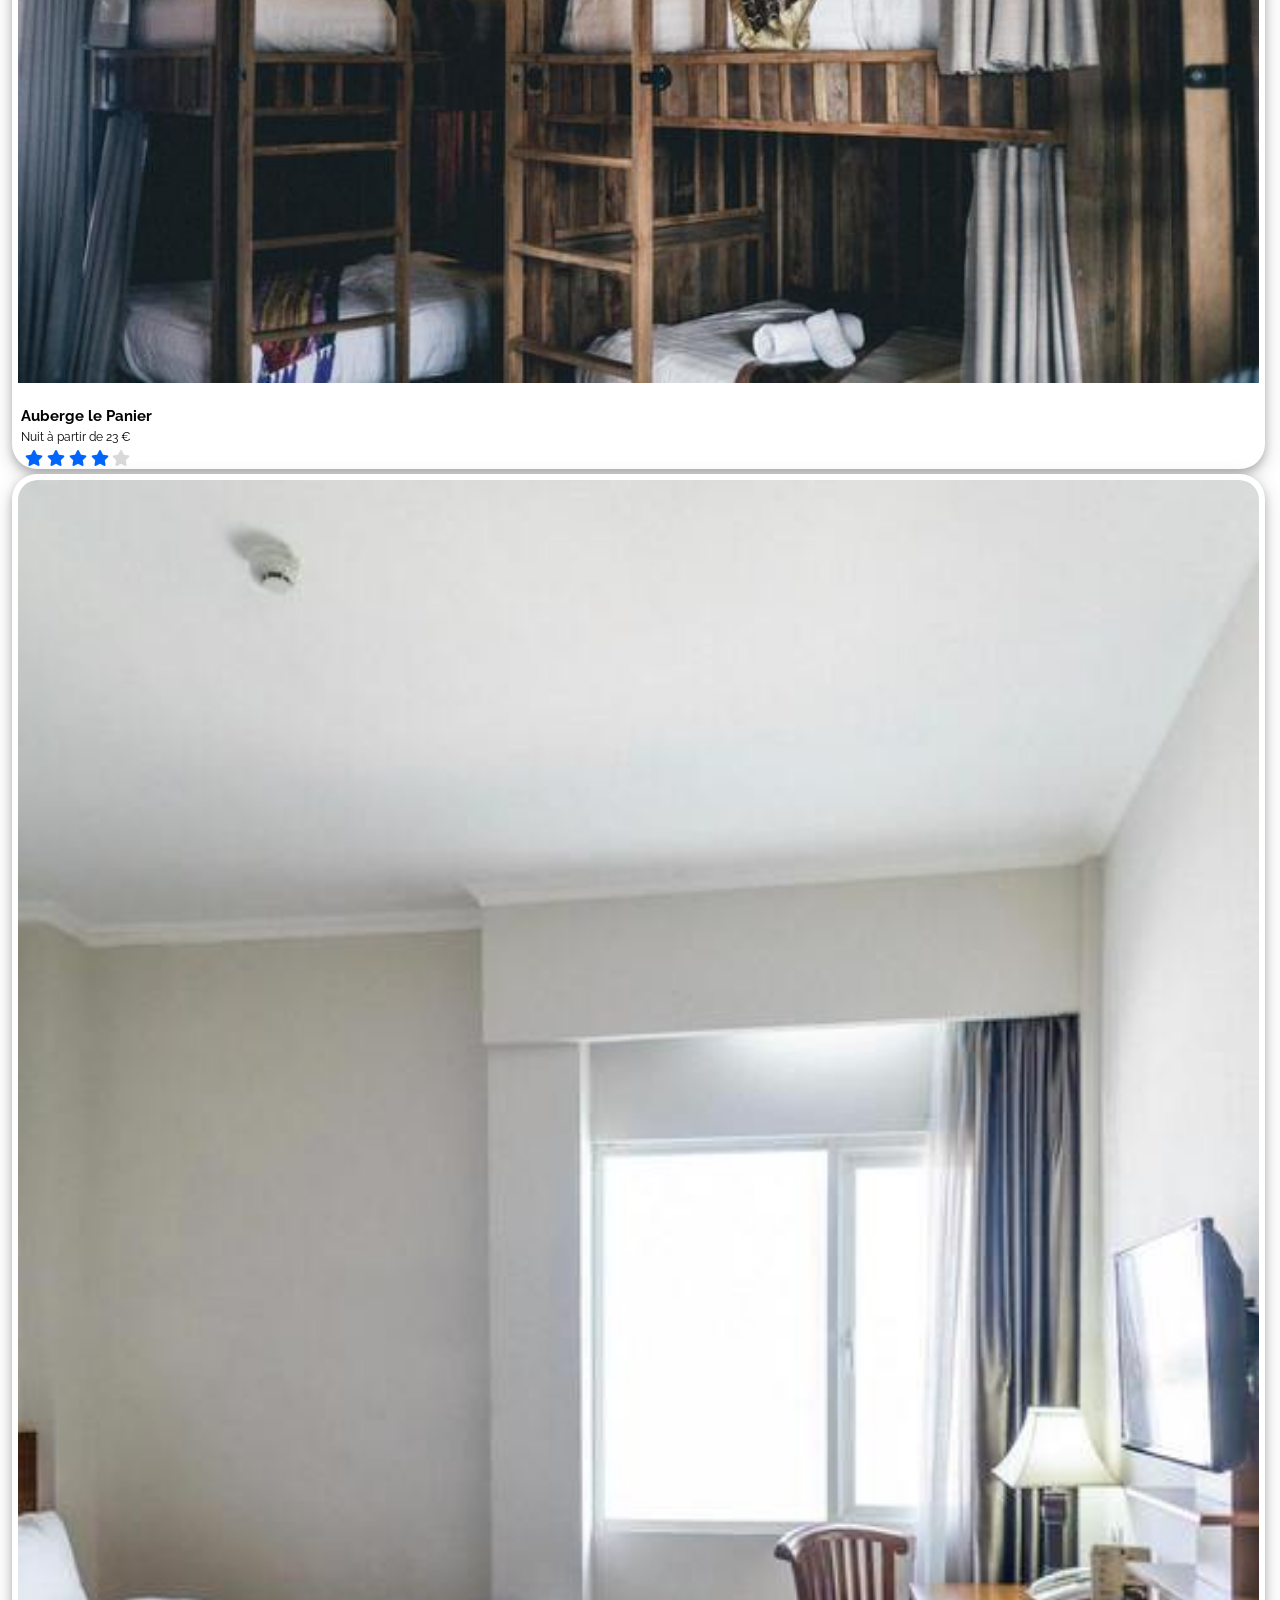
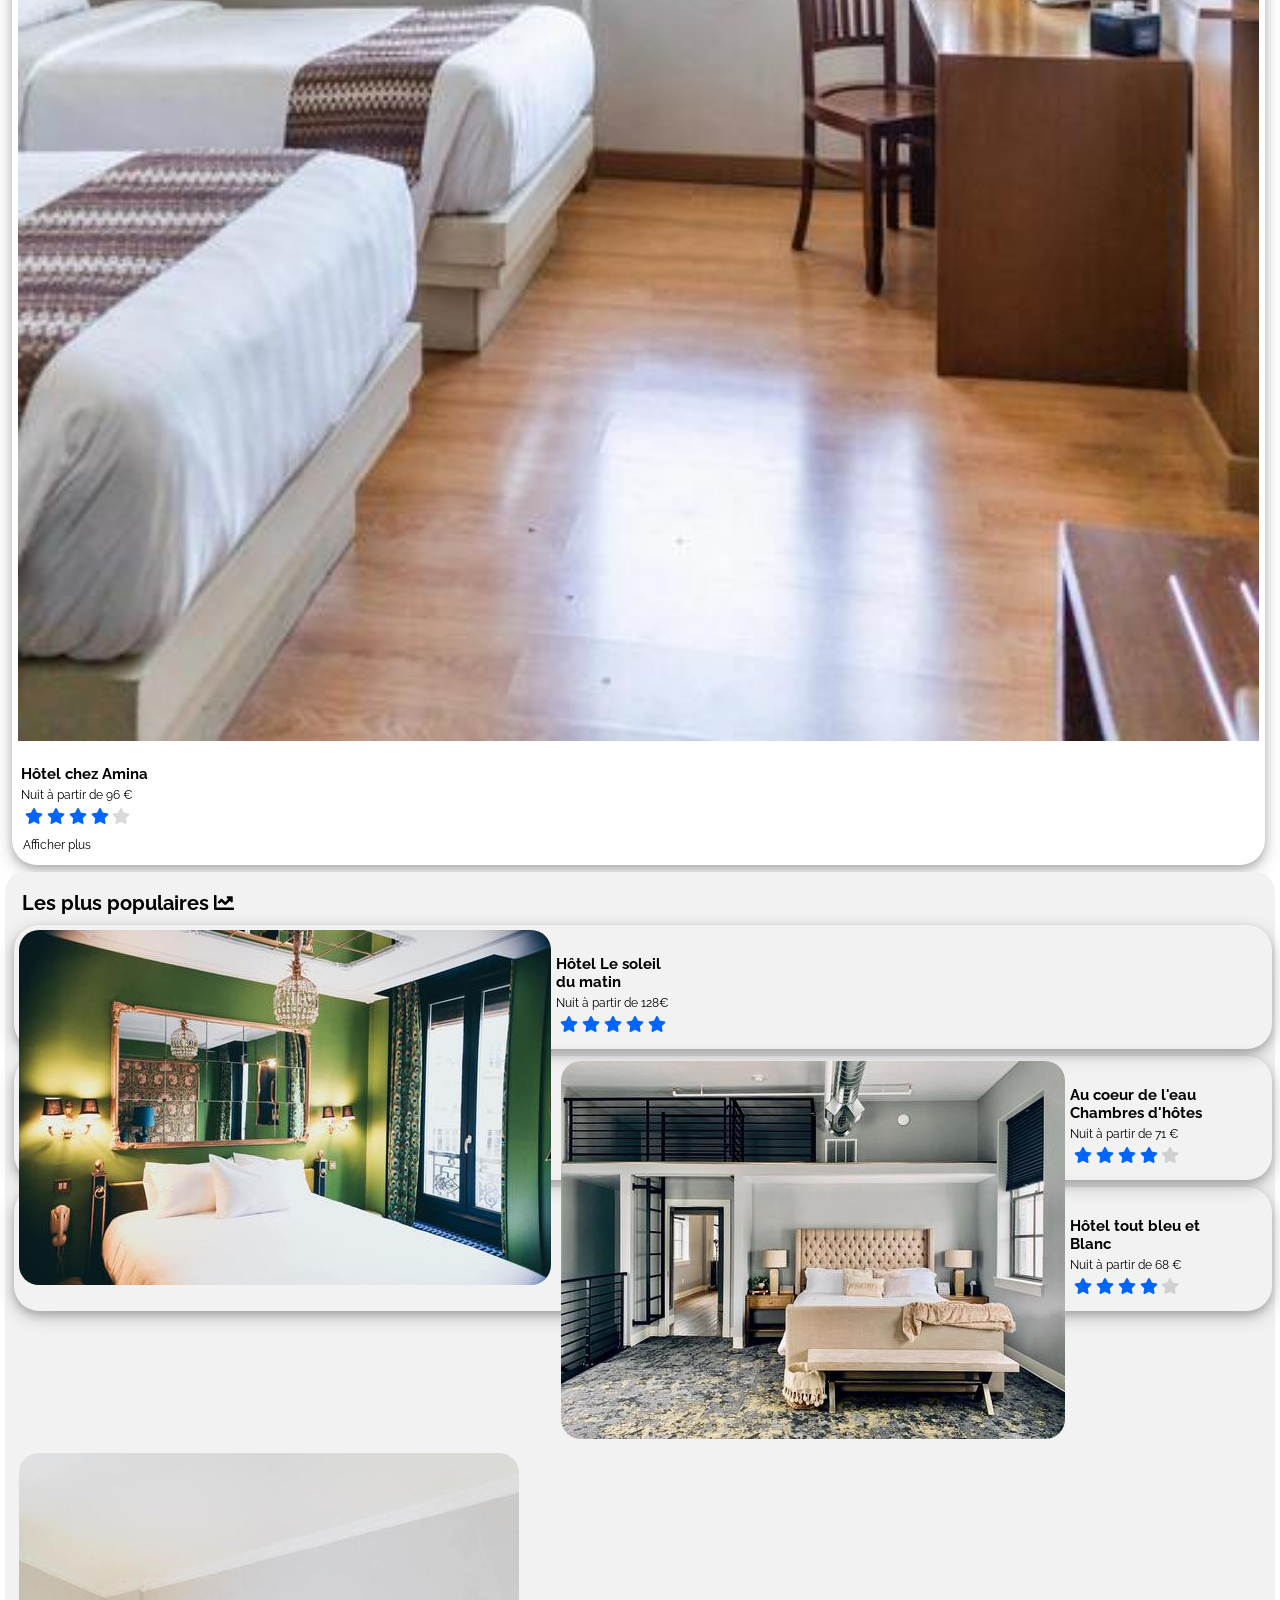
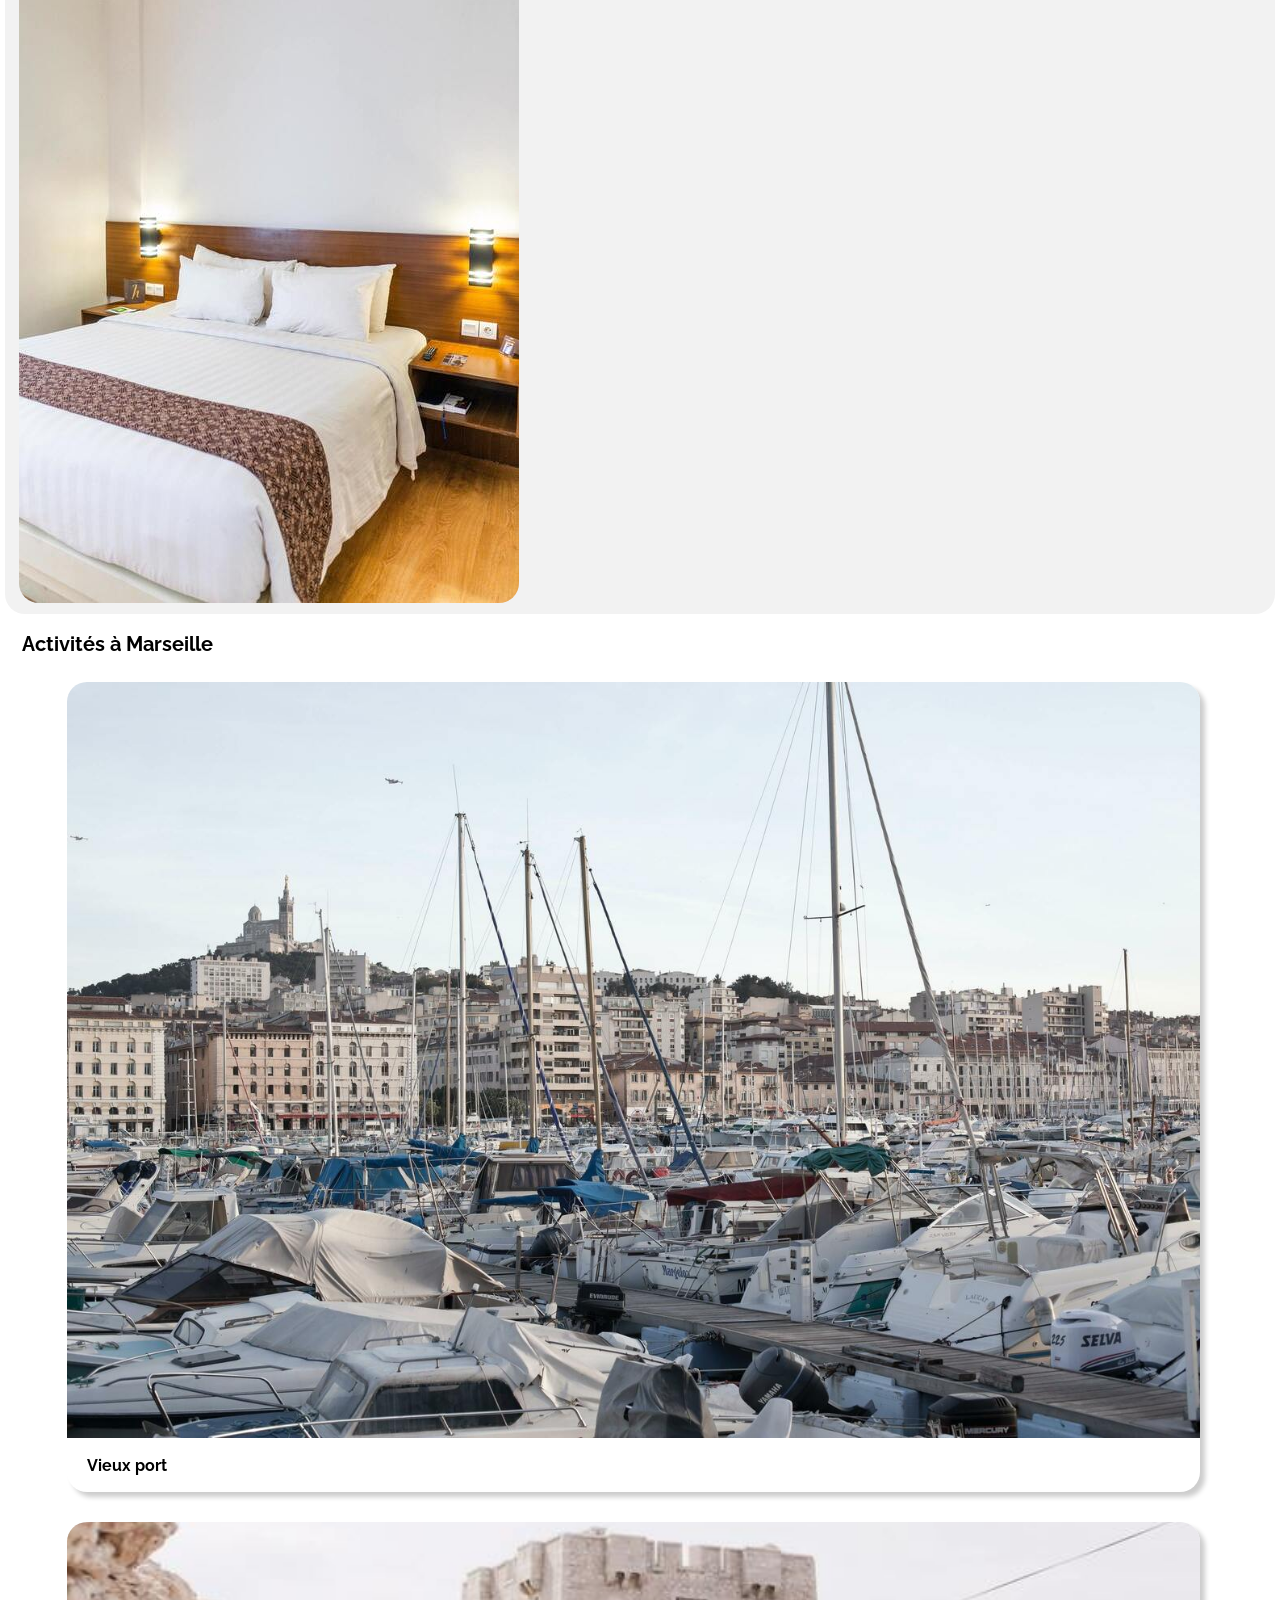
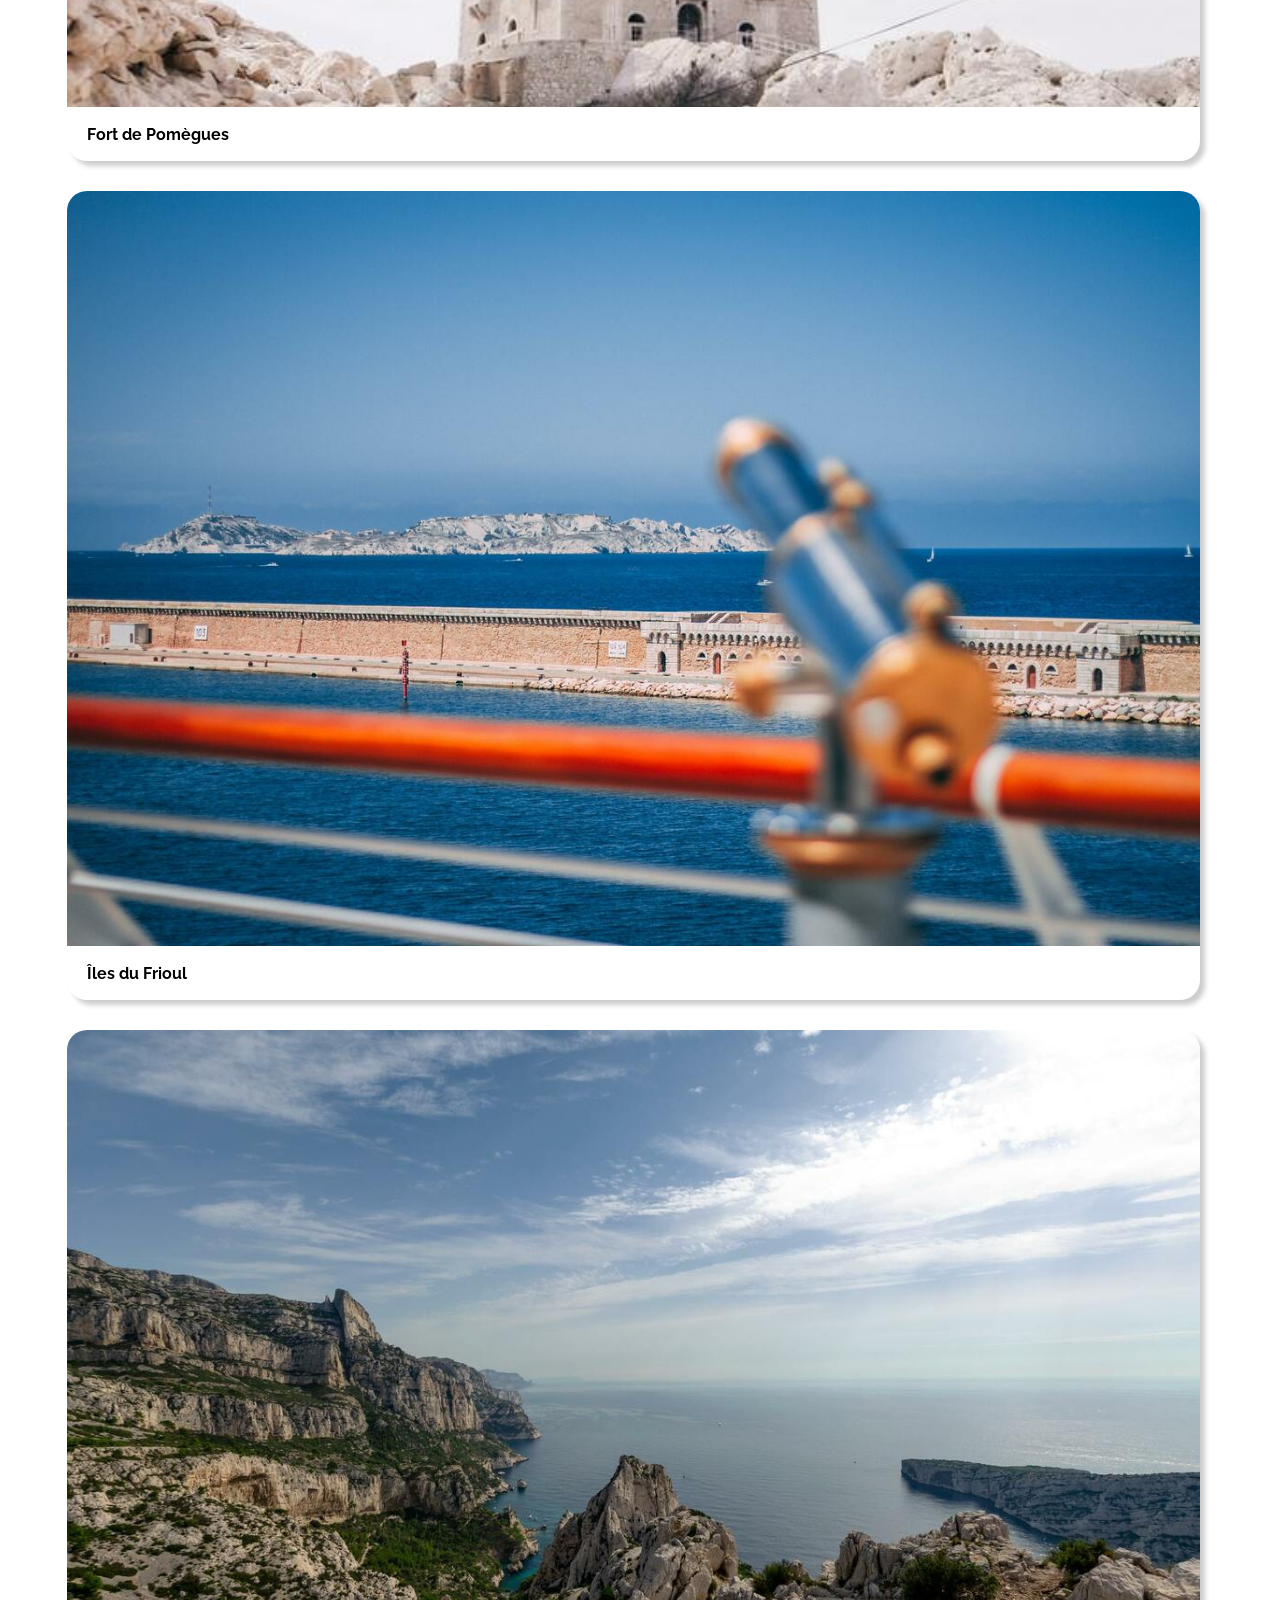
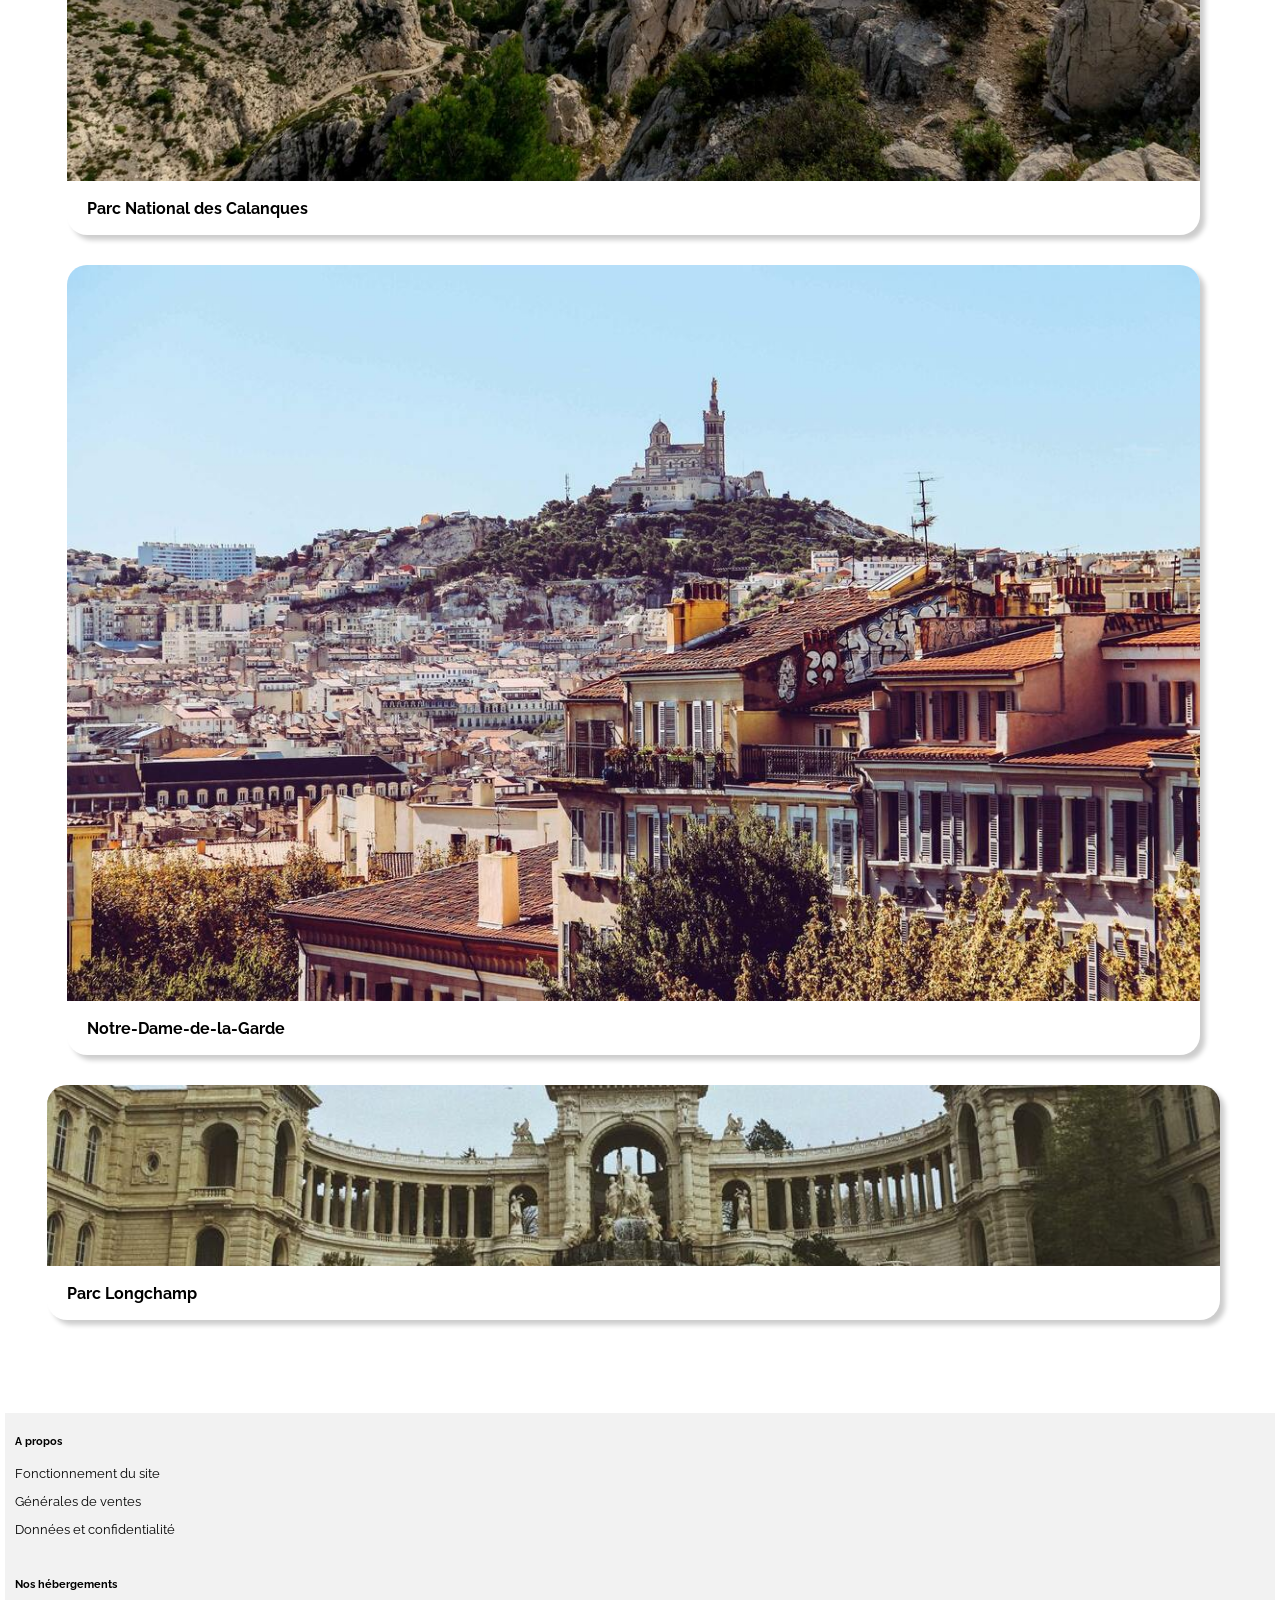
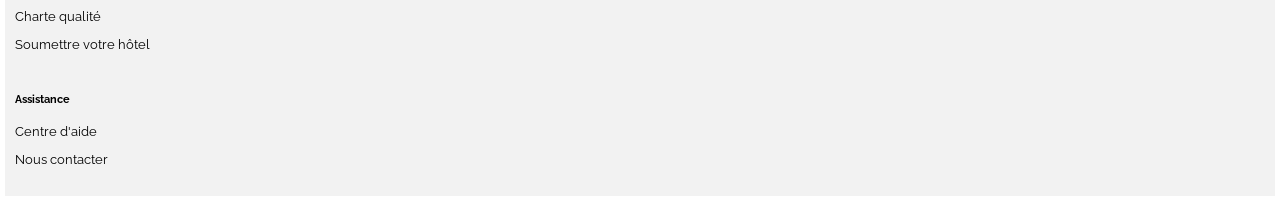
==== commit e4fa5cc0: "Mise en place de l'entête, gris sur étoiles de notation, mise en place footer, section hébergement" ====
--- a/index.html
+++ b/index.html
@@ -18,9 +18,15 @@
         <img src="images/logo/Reservia@3x.png" alt="reservia" />
     </div>
       <nav class="menu"> 
-          <a id="hebergement" href="#ancreh">Hébergements</a>
-          <a id="activites" href="#ancrea">Activités</a>
-          <a id="inscription" href="#">S'inscrire</a>
+          <div class="hebergement">
+            <a id="hebergement" href="#ancreh">Hébergements</a>
+          </div>
+          <div class="activities">
+            <a id="activities" href="#ancrea">Activités</a>
+          </div>
+          <div class="inscription">
+            <a id="inscription" href="#">S'inscrire</a>
+          </div>
       </nav>
 
     </header>
@@ -87,11 +93,11 @@
             <h3>Auberge de la Cannebière</h3>
             <p>Nuit à partir de 25 €</p>
             <div class="rating">
-              <i class="fas fa-star full" ></i>
-              <i class="fas fa-star full" ></i>
-              <i class="fas fa-star full" ></i>
-              <i class="fas fa-star full" ></i>
-              <i class="fas fa-star simple" ></i>
+              <i class="fas fa-star" ></i>
+              <i class="fas fa-star" ></i>
+              <i class="fas fa-star" ></i>
+              <i class="fas fa-star" ></i>
+              <i class="fas fa-star" ></i>
             </div>
           </div>
         </a>
--- a/css/reservia.css
+++ b/css/reservia.css
@@ -6,6 +6,7 @@
 body {
   font-family: "Raleway", Arial, Helvetica, sans-serif;
   padding: 5px;
+  margin: 0;
 }
 
 html,
@@ -29,6 +30,8 @@
 h2 {
   width: 100%;
   font-size: 20px;
+  margin-left: 15px;
+  margin-bottom: 10px;
 }
 h3 {
   font-size: 15px;
@@ -43,13 +46,34 @@
   width: 100%;
   background-color: #f2f2f2;
 }
-p {
-  font-size: 15px;
-}
-
+#annonce p {
+  font-size: 13px;
+  margin-top: -6px;
+  margin-left: 15px;
+  margin-bottom: 10px;
+}
+
+.footer_section {
+  font-size: 13px;
+  margin-top: -6px;
+  margin-bottom: 6px;
+}
+
+.rating .fas {
+  margin-left: 4px;
+}
+
+.rating .fas {
+  color: #0065fc;
+}
+
+.rating .far {
+color: rgba(128, 128, 128, 0.301);
+font-weight: 700;
+margin-left: 3px;
+}
 aside img {
-  border-top-left-radius: 20px;
-  border-bottom-left-radius: 20px;
+  border-radius: 25px;
   align-items: center;
   width: 100%;
   height: 100%;
@@ -67,11 +91,13 @@
 {
   background-color: #f2f2f2;
   float: left;
-  padding: 9px;
-  height: 30px;
+  padding: 7px;
+  height: 32px;
   border-radius: 3px;
   margin:0px;
-  width: 20%;
+  width: 10%;
+  text-align: center;
+  margin-left: 15px;
 }
 .ville__recherche{
   margin-bottom: 15px;
@@ -80,8 +106,13 @@
   
 }
 
-.hebergement a{
+#hebergement {
   font-weight: bold;
+  border-bottom: 1px solid #0065fc;
+  text-align: center;
+  padding-bottom: 15px;
+  color: #0065fc;
+  width: 50%;
 }
 #pseudo {
   padding: 7px;
@@ -101,7 +132,6 @@
   border-top-right-radius: 20px;
   border-bottom-right-radius: 20px;
   float: left;
-  width: 0%;
 }
 
 .menu {
@@ -114,6 +144,7 @@
 a {
   color: black;
   text-decoration: none;
+  padding-bottom: 15px;
 }
 #ancreah{
   color: #0065fc;
@@ -123,6 +154,11 @@
   color: black;
   border-top: solid 10px #0065fc;
   padding-top: 3px;
+}
+
+.activities {
+  width: 50%;
+  text-align: left;
 }
 
 #inscription {
@@ -151,6 +187,9 @@
  border: 1px solid #f2f2f2;
  display: inline-block;
  border-radius: 30px;
+ margin-bottom: 15px;
+ margin-right: 15px;
+ margin-left: 15px;
 }
 
 .filtres__item a {
@@ -260,12 +299,23 @@
   padding: 15px;
   margin: 5px;
 }
+
+.card-container-aside p {
+  font-size: 12px;
+  margin-bottom: 5px;
+  margin-top: -10px;
+}
+
+.card-container p {
+  margin-bottom: 5px;
+  margin-top: -10px;
+  font-size: 12px;
+}
 .afficher
 {
   width: 100%;
-  display: flex;
-  align-items:flex-start; 
-  justify-content: flex-start;
+  font-size: 12px;
+  margin-left: 10px;
 }
 .img-border-radius-top {
   box-sizing: border-box;
@@ -276,10 +326,9 @@
 .img-border-radius-aside {
   box-sizing: border-box;
   padding: 5px;
-  border-radius: 25px 0px 0px 25px;
-}
-img {
-  height: 180px;}
+  border-radius: 25px 25px 25px 25px;
+}
+
 
 /* acitivté */
 .marseille{
@@ -354,10 +403,11 @@
 @media screen and (max-width: 800px) {
   body {
     width: 100%;  
-    margin:0
-    padding: 0}
+    margin:0 ;
+    padding: 0;}
   h1 {
     font-size: 20px;
+    margin-left: 15px;
   }
   .logo
   {
@@ -370,9 +420,7 @@
     margin-top: 2px;
   }
 
-  .inscription {
-    display: flex;
-    justify-content: flex-end;
+  
   }
   .logocontainer {
     width: 100%;
@@ -403,7 +451,7 @@
   
   #pseudo
   {
-    width:60%;
+    width: 75%;
   }
 
   }
@@ -418,12 +466,11 @@
     visibility: visible;
     background-color: #0065fc;
     color: white;
-    width: 18%;
+    width: 13%;
     margin-top: -43px;
-    border-radius: 15px;
-    border: solid #f2f2f2 5px;
-    padding: 7px;
-    padding-left: 20px;
+    border-radius: 13px;
+    padding: 8px;
+    padding-left: 15px;
     float: right;
     align-items: center;
   }
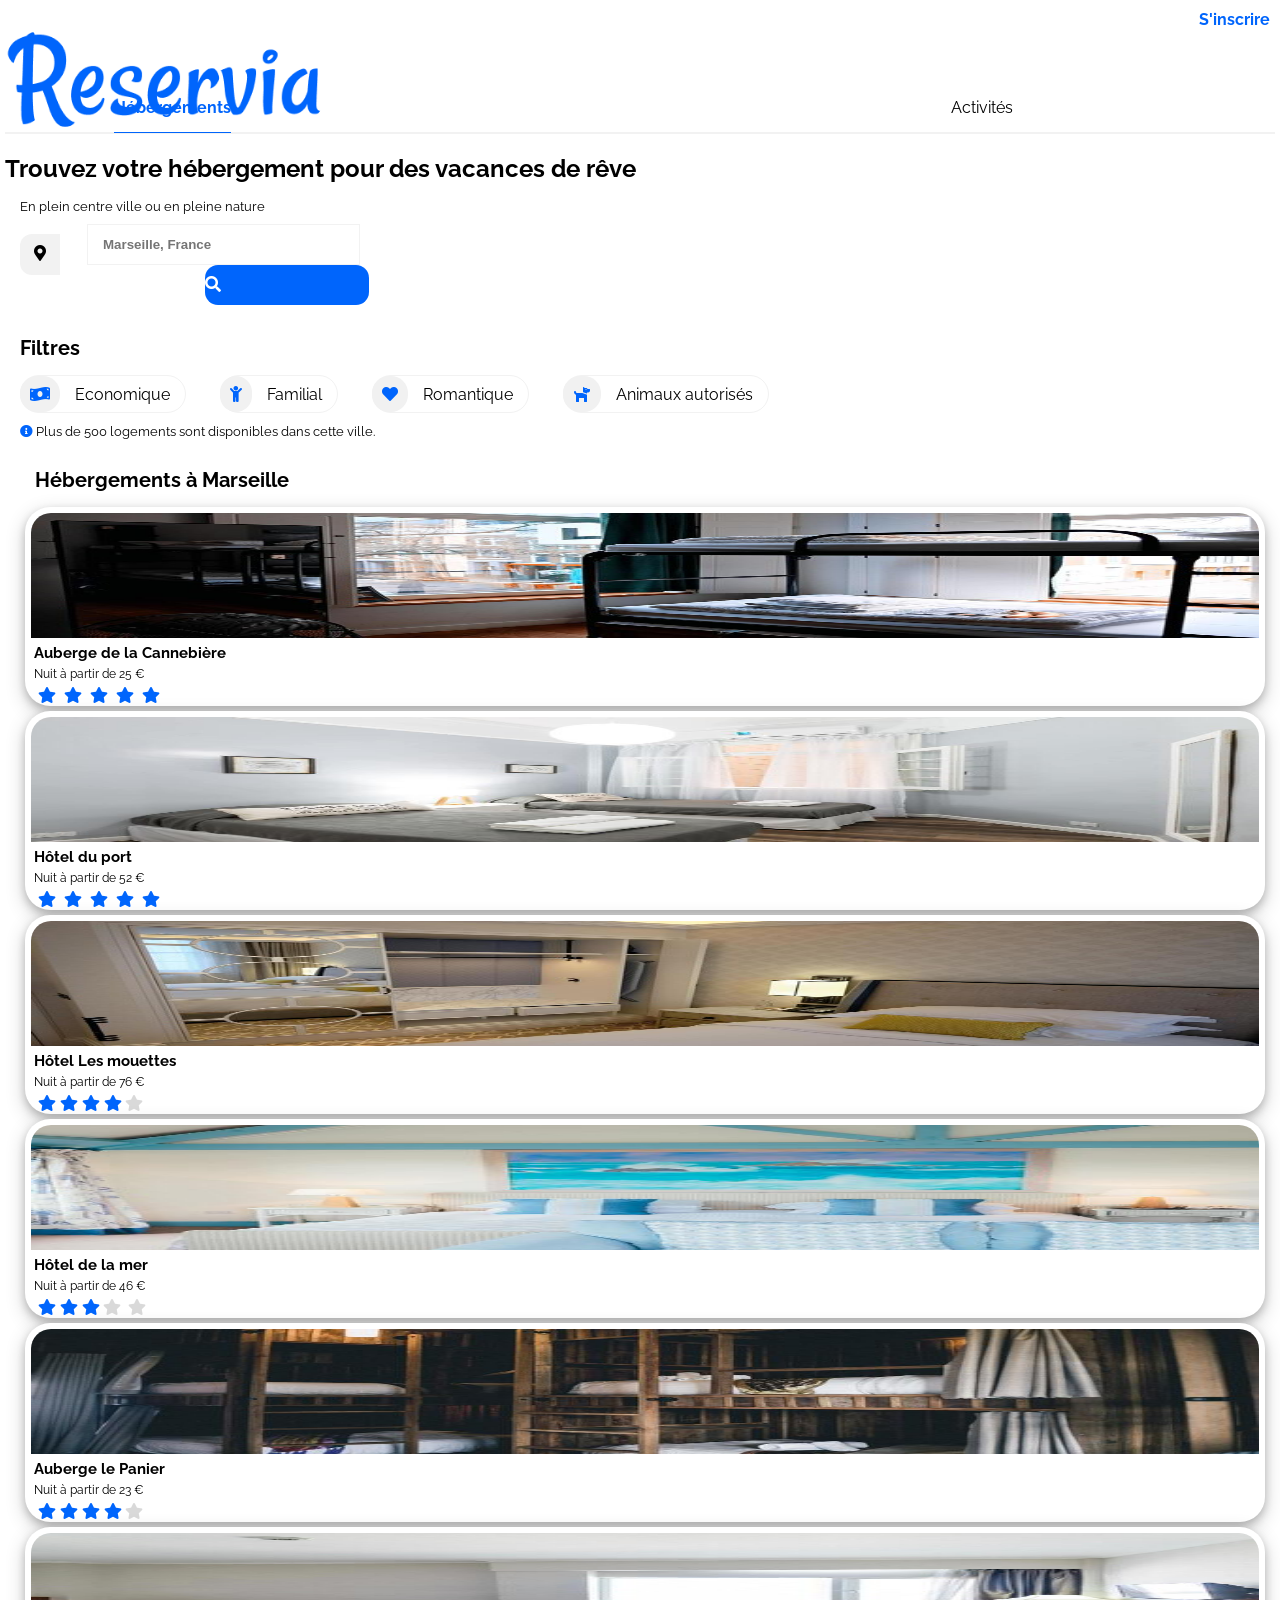
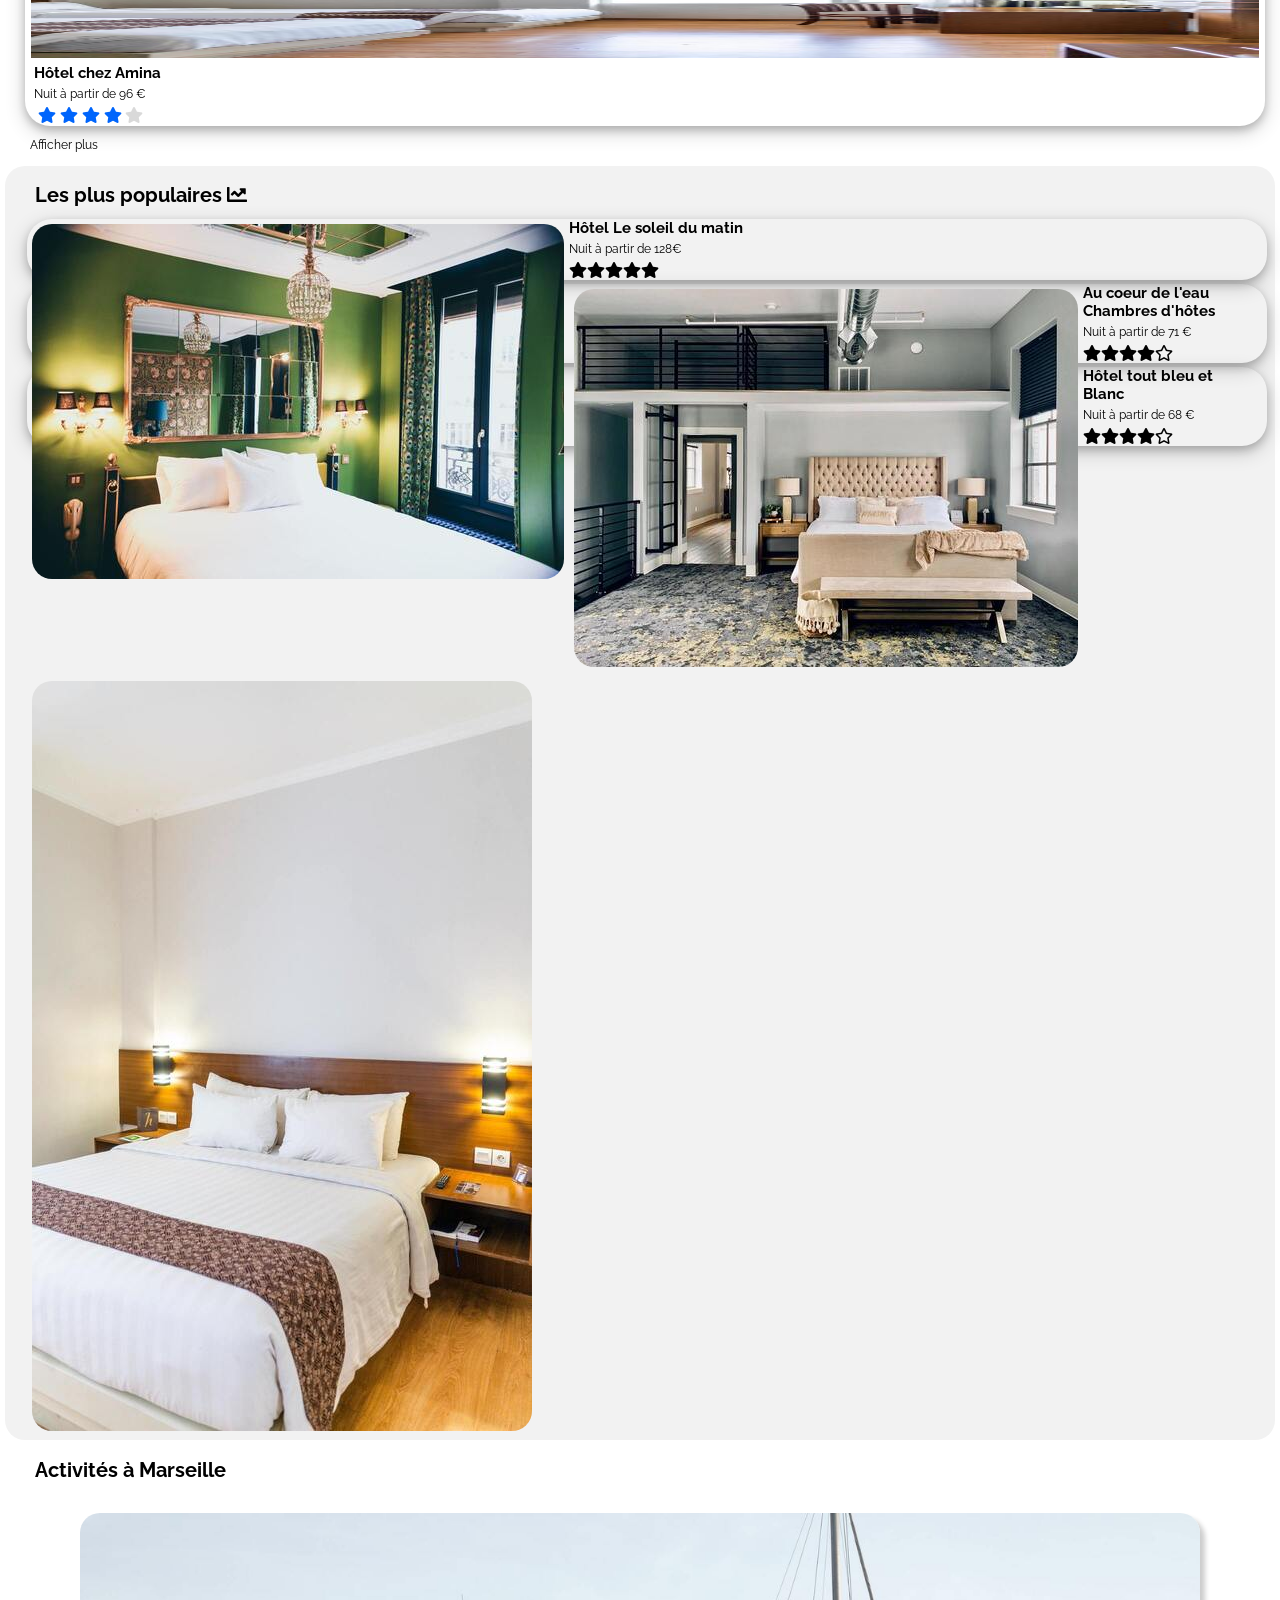
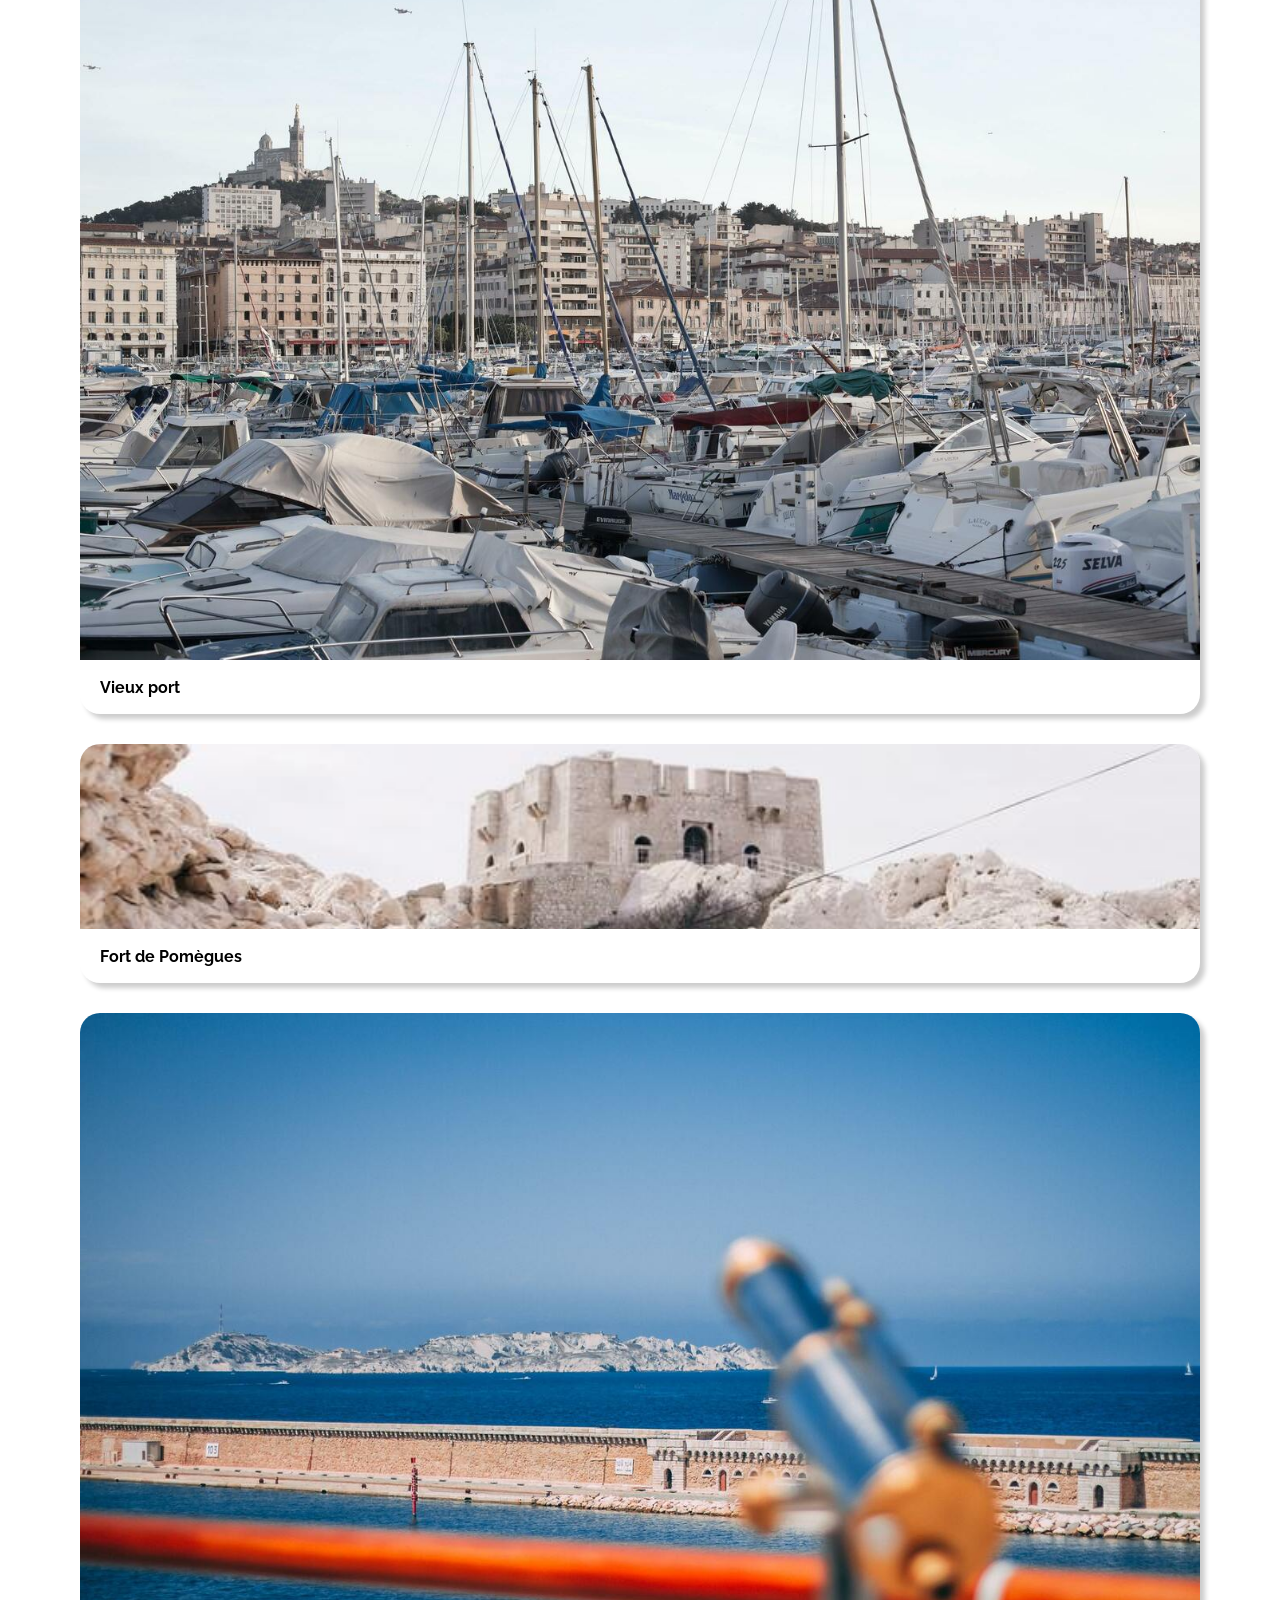
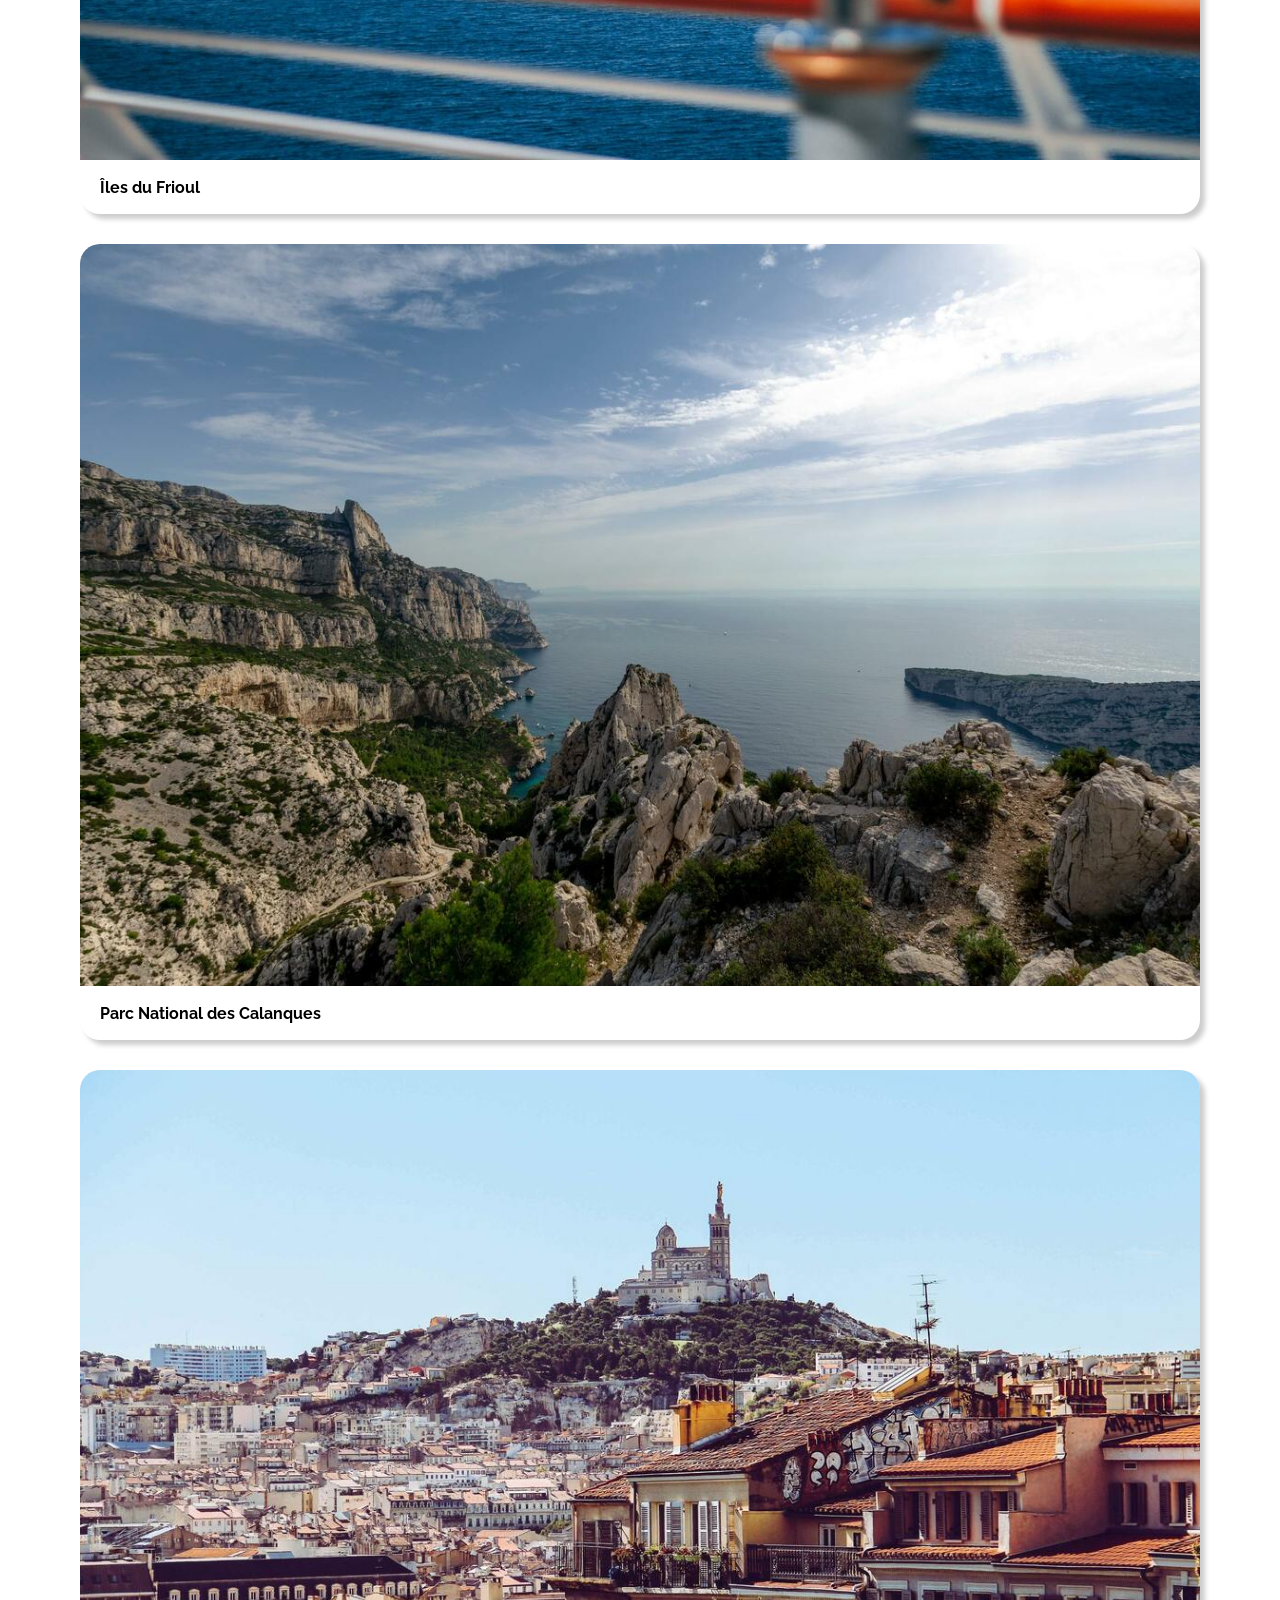
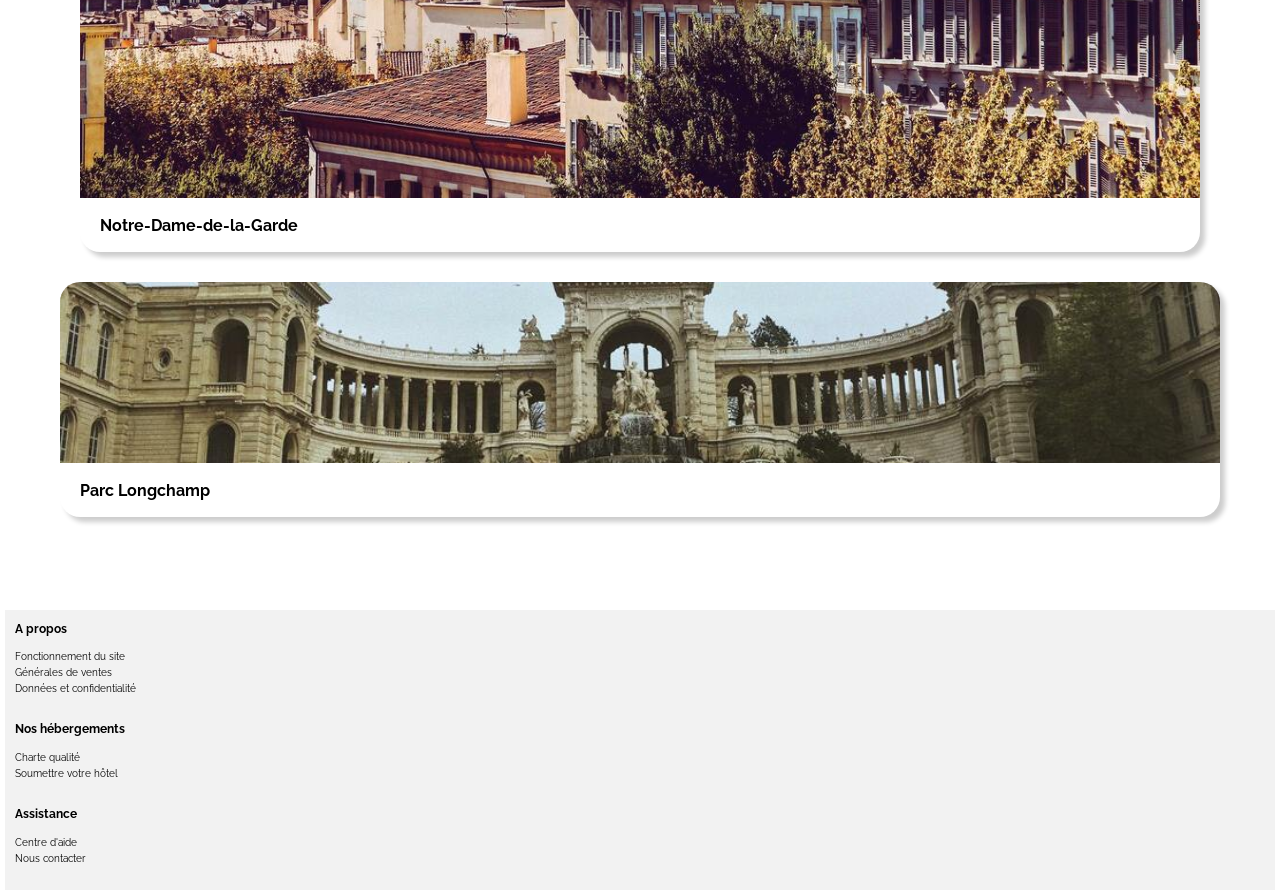
==== commit 35ba3157: "Ajout de balises pour la mise en place img" ====
--- a/index.html
+++ b/index.html
@@ -221,9 +221,9 @@
               </div>
           </div>
         </a>
-      <div class="afficher"><p>Afficher plus</p>
-      </div>
      </div>
+        <div class="afficher"><p>Afficher plus</p>
+        </div>
     </main>
   <!-- section hébergement fins-->
 
@@ -242,9 +242,9 @@
         </div>
 
         <div class="card-container-aside">
-          <h3>Hôtel Le soleil <br />du matin</h3>
+          <h3>Hôtel Le soleil du matin</h3>
             <p>Nuit à partir de 128€</p>
-              <div class="rating">
+              <div class="rating_popular">
                 <i class="fas fa-star" ></i
                 ><i class="fas fa-star" ></i
                 ><i class="fas fa-star" ></i
@@ -265,9 +265,9 @@
         </div>
 
         <div class="card-container-aside">
-          <h3>Au coeur de l'eau <br />Chambres d'hôtes</h3>
+          <h3>Au coeur de l'eau Chambres d'hôtes</h3>
             <p>Nuit à partir de 71 €</p>
-              <div class="rating">
+              <div class="rating_popular">
                 <i class="fas fa-star" ></i
                 ><i class="fas fa-star" ></i
                 ><i class="fas fa-star" ></i
@@ -288,9 +288,9 @@
         </div>
 
         <div class="card-container-aside">
-          <h3>Hôtel tout bleu et <br />Blanc</h3>
+          <h3>Hôtel tout bleu et Blanc</h3>
             <p>Nuit à partir de 68 €</p>
-              <div class="rating">
+              <div class="rating_popular">
                 <i class="fas fa-star" ></i
                   ><i class="fas fa-star" ></i
                   ><i class="fas fa-star" ></i
--- a/css/reservia.css
+++ b/css/reservia.css
@@ -31,10 +31,11 @@
   width: 100%;
   font-size: 20px;
   margin-left: 15px;
-  margin-bottom: 10px;
+  margin-bottom: 15px;
 }
 h3 {
   font-size: 15px;
+  margin-top: -3px;
 }
 
 footer {
@@ -48,17 +49,21 @@
 }
 #annonce p {
   font-size: 13px;
-  margin-top: -6px;
+  margin-top: -4px;
   margin-left: 15px;
   margin-bottom: 10px;
 }
 
 .footer_section {
-  font-size: 13px;
-  margin-top: -6px;
+  font-size: 15px;
+  margin-top: -20px;
   margin-bottom: 6px;
 }
 
+.footer_section p{
+  font-size: 10px;
+  margin-top: -5px;
+}
 .rating .fas {
   margin-left: 4px;
 }
@@ -72,11 +77,15 @@
 font-weight: 700;
 margin-left: 3px;
 }
+
+.fa-info-circle {
+  color: #0065fc;
+}
 aside img {
   border-radius: 25px;
   align-items: center;
   width: 100%;
-  height: 100%;
+  height: 135%;
   object-fit: cover;
   padding: 5px;
 }
@@ -87,17 +96,24 @@
   width: 25%;
   height: 100%;
 }
+
+img {
+	max-width: 100%;
+	height: auto;
+}
 .localisation
 {
   background-color: #f2f2f2;
   float: left;
-  padding: 7px;
-  height: 32px;
-  border-radius: 3px;
-  margin:0px;
-  width: 10%;
+  padding: 10px;
+  height: 41px;
+  border-radius: 12px 0 0 12px;
+  margin: 10px;
+  width: 40px;
+  height: 41px;
   text-align: center;
   margin-left: 15px;
+  display: inline-block;
 }
 .ville__recherche{
   margin-bottom: 15px;
@@ -113,16 +129,19 @@
   padding-bottom: 15px;
   color: #0065fc;
   width: 50%;
+  margin-left: 35px;
 }
 #pseudo {
   padding: 7px;
   color: black;
   font-weight: bold;
-  padding-left: 5px;
   border: 1px solid #f2f2f2;
-  text-align: center;
-  float: left;
-  margin:0px;
+  width: 70%;
+  height: 41px;
+  margin-left: -5px;
+  display: inline-block;
+  padding-left: 15px;
+  text-align: left;
 }
 .bouton {
   background-color: #0065fc;
@@ -159,6 +178,7 @@
 .activities {
   width: 50%;
   text-align: left;
+  margin-right: 40px;
 }
 
 #inscription {
@@ -168,8 +188,6 @@
   color: #0065fc;
   text-decoration: none;
   font-weight: bold;
-  margin-top: 15px;
-  margin-right: 15px;
 }
 
 .annonce {
@@ -250,8 +268,8 @@
 }
 .third {
   float: left;
-  padding: 2px;
-  padding-right: 10px;
+  padding-left: 15px;
+  padding-right: 15px;
   align-items: center;
   border-radius: 20px;
 }
@@ -296,8 +314,9 @@
 }
 .card-container-aside {
   text-align: left;
-  padding: 15px;
-  margin: 5px;
+  padding-left: 10px;
+  padding-right: 10px;
+
 }
 
 .card-container-aside p {
@@ -322,6 +341,7 @@
   padding: 5px;
   border-radius: 25px 25px 0px 0px;
   width: 100%;
+  height: 135px;
 }
 .img-border-radius-aside {
   box-sizing: border-box;
@@ -416,7 +436,7 @@
   .logo img {
     width: 80%;
     height: 100%;
-    margin-left: 6px;
+    margin-left: 10px;
     margin-top: 2px;
   }
 
@@ -466,13 +486,14 @@
     visibility: visible;
     background-color: #0065fc;
     color: white;
-    width: 13%;
-    margin-top: -43px;
+    width: 45%;
     border-radius: 13px;
-    padding: 8px;
-    padding-left: 15px;
+    padding-left: -20px;
     float: right;
     align-items: center;
+    height: 40px;
+    padding-top: 10px;
+    display: inline-block;
   }
   .chercher {
     width: 100%;
@@ -488,6 +509,7 @@
     order: 2;
     width: 100%;
     padding-right: 15px;
+    padding-left: 15px;
     background-color: rgb(255, 255, 255);
   }
   .third {
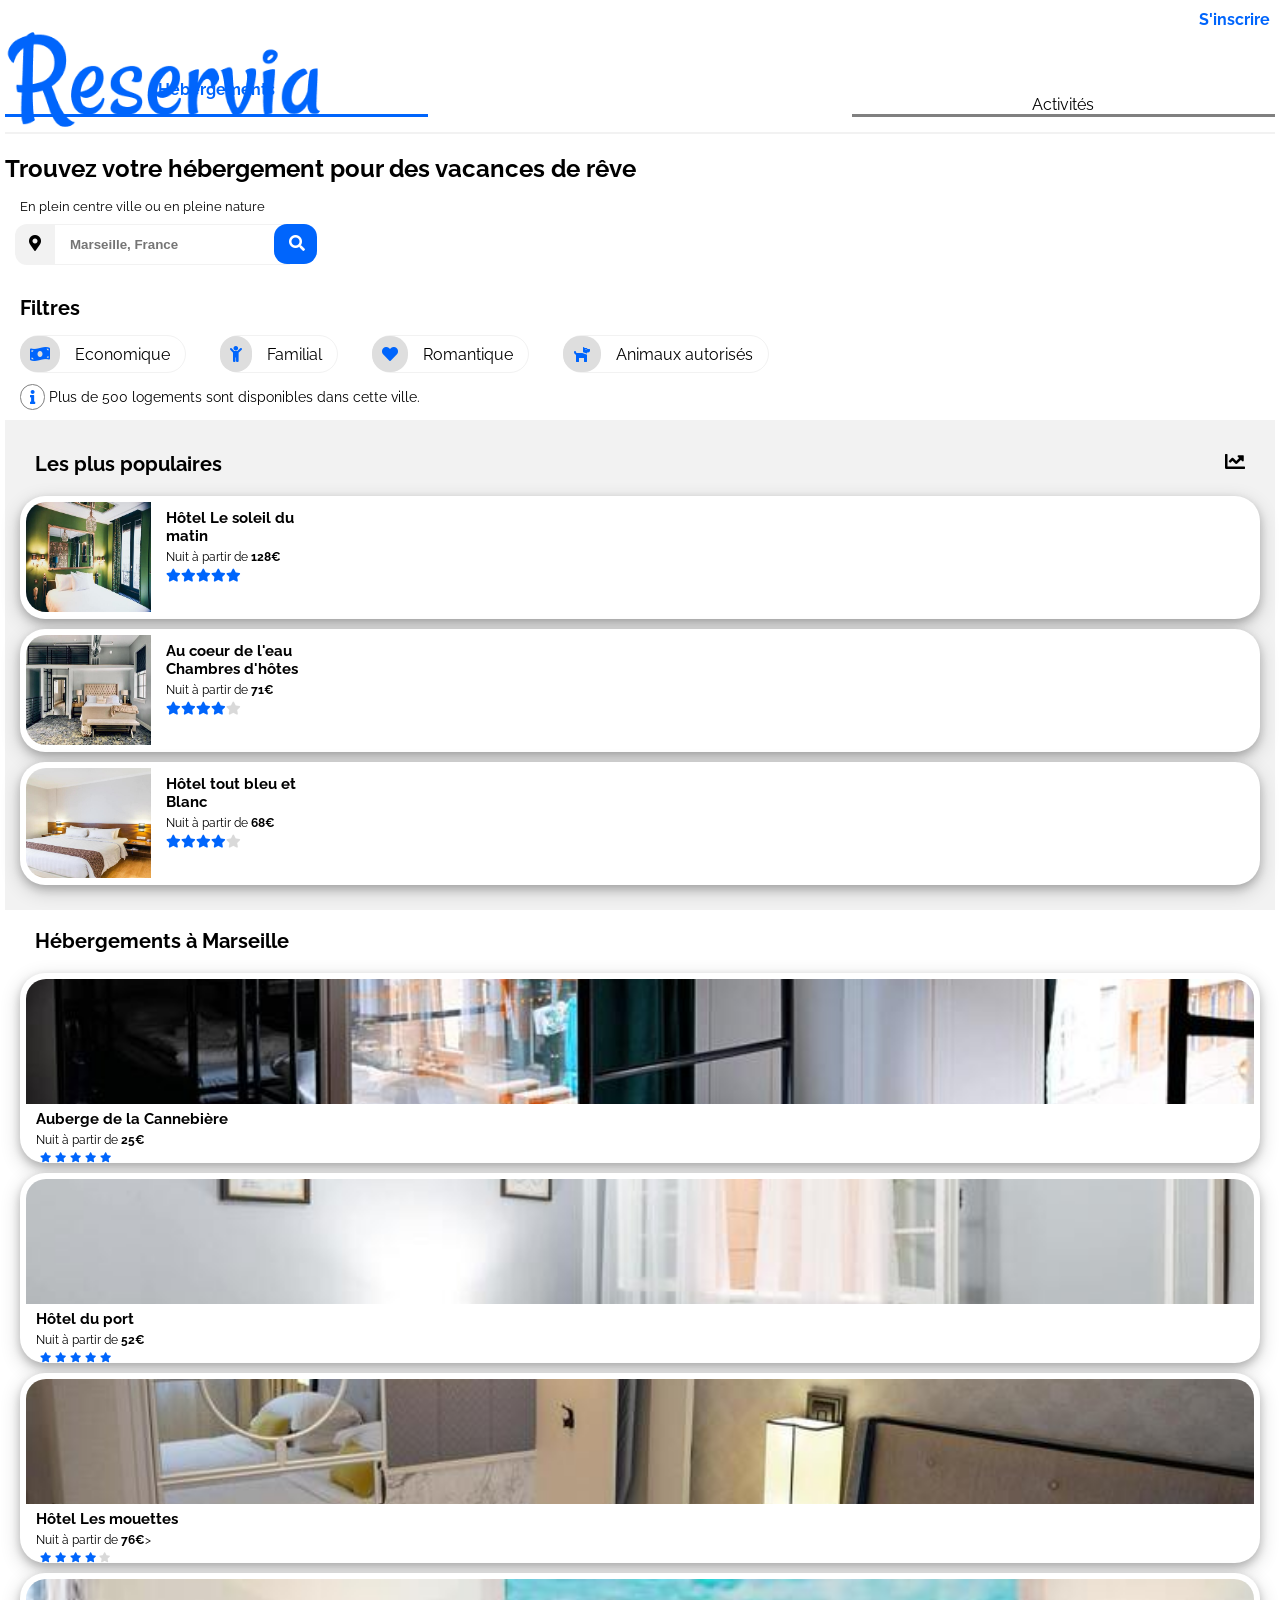
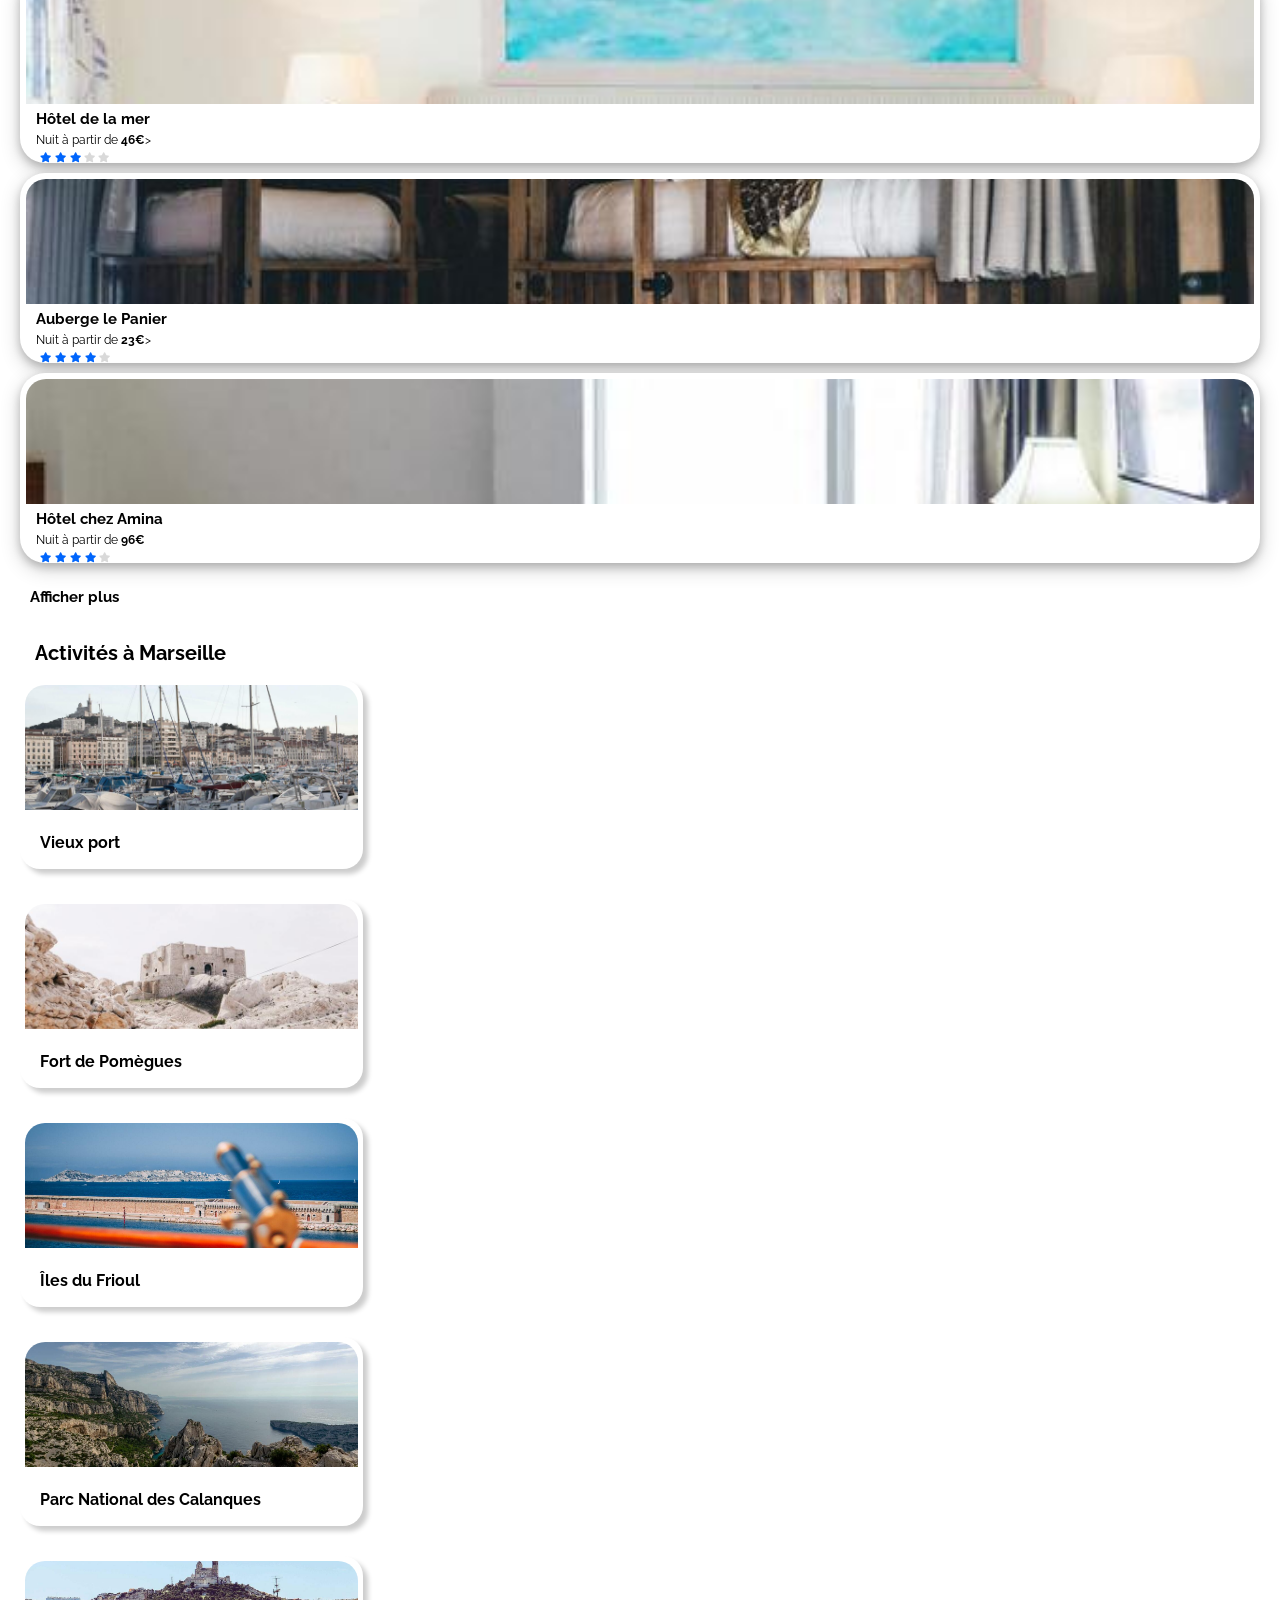
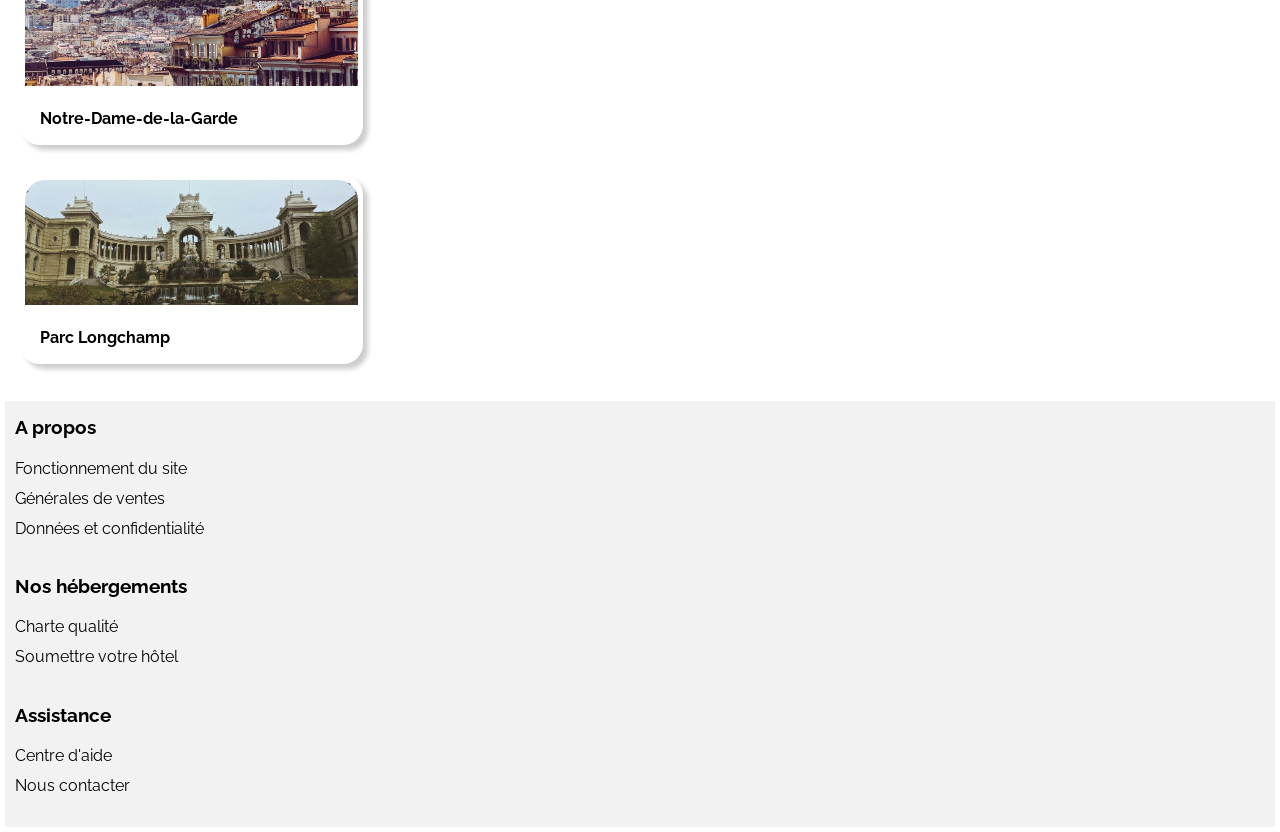
==== commit ca6e2c09: "inversion Hébergement et Popular" ====
--- a/index.html
+++ b/index.html
@@ -18,7 +18,7 @@
         <img src="images/logo/Reservia@3x.png" alt="reservia" />
     </div>
       <nav class="menu"> 
-          <div class="hebergement">
+          <div class="hebergement" style="width: 100%;">
             <a id="hebergement" href="#ancreh">Hébergements</a>
           </div>
           <div class="activities">
@@ -69,15 +69,95 @@
                 <i class="icone fas fa-dog"></i><a href="#">Animaux autorisés</a>
               </span>
         </div>
-      <p>
-        <span class="fas fa-info-circle"></span>
+      <p style="font-size: 14px;">
+        <span class="fas fa-info"></span>
         Plus de 500 logements sont disponibles dans cette ville.
       </p>
     </section>
 
+  <!-- Aside debut -->
+  <aside class="third">
+    <h2>Les plus populaires <i class="fas fa-chart-line"></i></h2>
+
+    <div class="card-aside">
+      <a href="#">
+        <div class="img-container-aside">
+          <img
+            src="images/hebergements/4_small/emile-guillemot-Bj_rcSC5XfE-unsplash.jpg"
+            alt="Hôtel Le soleil du matin"
+            class="img-border-radius-aside"
+          />
+        </div>
+
+        <div class="card-container-aside">
+          <h3>Hôtel Le soleil du matin</h3>
+            <p>Nuit à partir de <strong>128€</strong></p>
+              <div class="rating_popular">
+                <i class="fas fa-star" ></i
+                ><i class="fas fa-star" ></i
+                ><i class="fas fa-star" ></i
+                ><i class="fas fa-star" ></i
+                ><i class="fas fa-star" ></i>
+              </div>
+        </div>
+      </a>
+    </div>
+
+    <div class ="card-aside">
+      <a href="#">
+        <div class="img-container-aside">
+          <img
+            src="images/hebergements/4_small/aw-creative-VGs8z60yT2c-unsplash.jpg"
+            alt="Au coeur de l'eau Chambres d'hôtes"
+            class="img-border-radius-aside"
+          />
+        </div>
+
+        <div class="card-container-aside">
+          <h3>Au coeur de l'eau Chambres d'hôtes</h3>
+            <p>Nuit à partir de <strong>71€</strong></p>
+              <div class="rating_popular">
+                <i class="fas fa-star" ></i
+                ><i class="fas fa-star" ></i
+                ><i class="fas fa-star" ></i
+                ><i class="fas fa-star" ></i
+                ><i class="far fa-star" ></i>
+              </div>
+        </div>
+      </a>
+    </div>
+
+    <div class="card-aside">
+      <a href="#">
+        <div class="img-container-aside">
+          <img
+            src="images/hebergements/4_small/febrian-zakaria-sjvU0THccQA-unsplash.jpg"
+            alt="Au coeur de l'eau Chambres d'hôtes"
+            class="img-border-radius-aside"
+          />
+        </div>
+
+        <div class="card-container-aside">
+          <h3>Hôtel tout bleu et Blanc</h3>
+            <p>Nuit à partir de <strong>68€</strong></p>
+              <div class="rating_popular">
+                <i class="fas fa-star" ></i
+                  ><i class="fas fa-star" ></i
+                  ><i class="fas fa-star" ></i
+                  ><i class="fas fa-star" ></i
+                  ><i class="far fa-star" ></i>
+              </div>
+        </div>
+      </a>
+    </div>
+    
+ </aside>
+
+<!-- Aside fin -->
+
      <!-- section hébergement début -->
 
-    <main id="ancreh" class="twothird">
+     <main id="ancreh" class="twothird">
       <h2>Hébergements à Marseille</h2>
 
       <div class="card">
@@ -91,7 +171,7 @@
 
           <div class="card-container">
             <h3>Auberge de la Cannebière</h3>
-            <p>Nuit à partir de 25 €</p>
+            <p>Nuit à partir de <strong>25€</strong></p>
             <div class="rating">
               <i class="fas fa-star" ></i>
               <i class="fas fa-star" ></i>
@@ -115,7 +195,7 @@
 
           <div class="card-container">
             <h3>Hôtel du port</h3>
-              <p>Nuit à partir de 52 €</p>
+              <p>Nuit à partir de <strong>52€</strong></p>
                 <div class="rating">
                   <i class="fas fa-star" ></i>
                   <i class="fas fa-star" ></i>
@@ -139,7 +219,7 @@
 
           <div class="card-container">
             <h3>Hôtel Les mouettes</h3>
-              <p>Nuit à partir de 76 €</p>
+              <p>Nuit à partir de <strong>76€</strong>></p>
                 <div class="rating">
                   <i class="fas fa-star" ></i
                   ><i class="fas fa-star" ></i
@@ -163,7 +243,7 @@
 
           <div class="card-container">
             <h3>Hôtel de la mer</h3>
-              <p>Nuit à partir de 46 €</p>
+              <p>Nuit à partir de <strong>46€</strong>></p>
                 <div class="rating">
                   <i class="fas fa-star" ></i
                   ><i class="fas fa-star" ></i
@@ -187,7 +267,7 @@
 
           <div class="card-container">
             <h3>Auberge le Panier</h3>
-              <p>Nuit à partir de 23 €</p>
+              <p>Nuit à partir de <strong>23€</strong>></p>
                 <div class="rating">
                   <i class="fas fa-star" ></i
                   ><i class="fas fa-star" ></i
@@ -211,7 +291,7 @@
 
           <div class="card-container">
             <h3>Hôtel chez Amina</h3>
-              <p>Nuit à partir de 96 €</p>
+              <p>Nuit à partir de <strong>96€</strong></p>
                 <div class="rating">
                   <i class="fas fa-star" ></i
                   ><i class="fas fa-star" ></i
@@ -226,84 +306,6 @@
         </div>
     </main>
   <!-- section hébergement fins-->
-
-  <!-- Aside debut -->
-  <aside class="third">
-    <h2>Les plus populaires <i class="fas fa-chart-line"></i></h2>
-
-    <div class="card-aside">
-      <a href="#">
-        <div class="img-container-aside">
-          <img
-            src="images/hebergements/4_small/emile-guillemot-Bj_rcSC5XfE-unsplash.jpg"
-            alt="Hôtel Le soleil du matin"
-            class="img-border-radius-aside"
-          />
-        </div>
-
-        <div class="card-container-aside">
-          <h3>Hôtel Le soleil du matin</h3>
-            <p>Nuit à partir de 128€</p>
-              <div class="rating_popular">
-                <i class="fas fa-star" ></i
-                ><i class="fas fa-star" ></i
-                ><i class="fas fa-star" ></i
-                ><i class="fas fa-star" ></i
-                ><i class="fas fa-star" ></i>
-              </div>
-        </div>
-      </a>
-    </div>
-
-    <div class ="card-aside">
-      <a href="#">
-        <div class="img-container-aside">
-          <img
-            src="images/hebergements/4_small/aw-creative-VGs8z60yT2c-unsplash.jpg"
-            alt="Au coeur de l'eau Chambres d'hôtes"
-          />
-        </div>
-
-        <div class="card-container-aside">
-          <h3>Au coeur de l'eau Chambres d'hôtes</h3>
-            <p>Nuit à partir de 71 €</p>
-              <div class="rating_popular">
-                <i class="fas fa-star" ></i
-                ><i class="fas fa-star" ></i
-                ><i class="fas fa-star" ></i
-                ><i class="fas fa-star" ></i
-                ><i class="far fa-star" ></i>
-              </div>
-        </div>
-      </a>
-    </div>
-
-    <div class="card-aside">
-      <a href="#">
-        <div class="img-container-aside">
-          <img
-            src="images/hebergements/4_small/febrian-zakaria-sjvU0THccQA-unsplash.jpg"
-            alt="Au coeur de l'eau Chambres d'hôtes"
-          />
-        </div>
-
-        <div class="card-container-aside">
-          <h3>Hôtel tout bleu et Blanc</h3>
-            <p>Nuit à partir de 68 €</p>
-              <div class="rating_popular">
-                <i class="fas fa-star" ></i
-                  ><i class="fas fa-star" ></i
-                  ><i class="fas fa-star" ></i
-                  ><i class="fas fa-star" ></i
-                  ><i class="far fa-star" ></i>
-              </div>
-        </div>
-      </a>
-    </div>
-    
- </aside>
-
-<!-- Aside fin -->
 
 <!-- activités debut-->
 
@@ -380,20 +382,20 @@
 <!-- footer -->
 <footer class="footer">
   <div class="footer_section"> 
-    <h5>A propos</h5>
+    <h4>A propos</h4>
       <p>Fonctionnement du site</p>
       <p>Générales de ventes</p>
       <p>Données et confidentialité</p>
   </div>
 
   <div class="footer_section">
-    <h5>Nos hébergements</h5>
+    <h4>Nos hébergements</h4>
       <p>Charte qualité</p>
       <p>Soumettre votre hôtel</p>
   </div>
 
       <div class="footer_section">
-        <h5>Assistance</h5>
+        <h4>Assistance</h4>
           <p>Centre d'aide</p>
           <p>Nous contacter</p>
       </div>
--- a/css/reservia.css
+++ b/css/reservia.css
@@ -32,6 +32,7 @@
   font-size: 20px;
   margin-left: 15px;
   margin-bottom: 15px;
+  display: inline-block;
 }
 h3 {
   font-size: 15px;
@@ -55,14 +56,31 @@
 }
 
 .footer_section {
-  font-size: 15px;
+  font-size: 19px;
   margin-top: -20px;
   margin-bottom: 6px;
 }
 
 .footer_section p{
+  font-size: 16px;
+  margin-top: -5px;
+}
+
+.rating{
+  display: flex;
   font-size: 10px;
-  margin-top: -5px;
+}
+.rating_popular{
+display: flex;
+font-size: 13px;
+}
+.rating_popular .fas {
+  color: #0065fc;
+}
+.rating_popular .far {
+  color: rgba(128, 128, 128, 0.301);
+  font-weight: 700;
+  margin-bottom: 2;
 }
 .rating .fas {
   margin-left: 4px;
@@ -78,17 +96,25 @@
 margin-left: 3px;
 }
 
-.fa-info-circle {
+.fa-info {
   color: #0065fc;
+  padding: 5px 9px;
+  border: 1px solid gray;
+  border-radius: 25px;
 }
 aside img {
-  border-radius: 25px;
-  align-items: center;
-  width: 100%;
-  height: 135%;
-  object-fit: cover;
+  box-sizing: border-box;
   padding: 5px;
-}
+  border-radius: 25px 0px 0px 25px;
+  width: 135px;
+  height: 120px;
+  float: left;
+}
+.fa-chart-line {
+  float: right;
+  margin-right: 30px;
+}
+
 * {
   box-sizing: border-box;
 }
@@ -104,16 +130,13 @@
 .localisation
 {
   background-color: #f2f2f2;
-  float: left;
   padding: 10px;
-  height: 41px;
   border-radius: 12px 0 0 12px;
-  margin: 10px;
   width: 40px;
   height: 41px;
   text-align: center;
-  margin-left: 15px;
   display: inline-block;
+  margin-left: -12px;
 }
 .ville__recherche{
   margin-bottom: 15px;
@@ -124,15 +147,14 @@
 
 #hebergement {
   font-weight: bold;
-  border-bottom: 1px solid #0065fc;
+  border-bottom: 3px solid #0065fc;
   text-align: center;
   padding-bottom: 15px;
   color: #0065fc;
   width: 50%;
-  margin-left: 35px;
+  display: block;
 }
 #pseudo {
-  padding: 7px;
   color: black;
   font-weight: bold;
   border: 1px solid #f2f2f2;
@@ -178,7 +200,9 @@
 .activities {
   width: 50%;
   text-align: left;
-  margin-right: 40px;
+  border-bottom: 3px solid gray;
+  display: block;
+
 }
 
 #inscription {
@@ -216,7 +240,7 @@
 }
 .icone{
   padding: 10px;
-  background-color: rgb(241, 241, 241);
+  background-color: #dedede;
   color: #0065fc;
   border-radius: 17px;
   margin-left: -1px;
@@ -268,10 +292,8 @@
 }
 .third {
   float: left;
-  padding-left: 15px;
-  padding-right: 15px;
-  align-items: center;
-  border-radius: 20px;
+  padding: 15px;
+  align-items: center;;
 }
 .twothird {
   float: left;
@@ -288,35 +310,40 @@
   border-radius: 25px 25px 25px 25px;
   background-color: white;
   box-shadow: 0 4px 8px 0 rgba(0, 0, 0, 0.2), 0 6px 20px 0 rgba(0, 0, 0, 0.19);
-  margin: 5px;
+  margin: 5px 0;
+  margin-bottom: 10px;
 }
 
 .img-container-aside {
-  border-radius: 25px;
+  border-radius: 25px 0 0 25px;
   float: left;
 }
 
 .card-container {
-  width: 100%;
-  padding-left: 8px;
-  border-radius: 0px 0px 25px 25px;
-  bottom: 0;
-  right: 0;
+  text-align: left;
+  align-items: center;
+  margin: 0;
+  padding: 0px 0px 0px 15px;
+}
+
+.card-aside {
+  width: 100%;
+  padding: 1px;
+  border-radius: 25px 25px 25px 25px;
   background-color: white;
-}
-
-.card-aside {
-  height: 100%;
-  width: 100%;
-  margin: 7px;
-  border-radius: 25px 25px 25px 25px;
-  box-shadow: 0 4px 8px 0 rgba(0, 0, 0, 0.2), 0 6px 20px 0 rgba(0, 0, 0, 0.19);
+  box-shadow: 0 4px 8px 0 rgb(0 0 0 / 20%), 0 6px 20px 0 rgb(0 0 0 / 19%);
+  margin: 5px 0;
+  margin-bottom: 10px;
 }
 .card-container-aside {
-  text-align: left;
-  padding-left: 10px;
-  padding-right: 10px;
-
+  width: 145px;
+  padding: 15px 0px 0px 10px;
+  margin-bottom: 21px;
+  background-color: white;
+  display: flex;
+  flex-direction: column;
+  height: 100px;
+  position: relative;
 }
 
 .card-container-aside p {
@@ -333,20 +360,27 @@
 .afficher
 {
   width: 100%;
-  font-size: 12px;
+  font-size: 15px;
   margin-left: 10px;
+  font-weight: bold;
+  margin-top: 25px;
 }
 .img-border-radius-top {
-  box-sizing: border-box;
+  border-radius: 25px 25px 0 0;
+  align-items: center;
+  width: 100%;
+  height: 135px;
+  object-fit: cover;
   padding: 5px;
-  border-radius: 25px 25px 0px 0px;
-  width: 100%;
-  height: 135px;
+}
 }
 .img-border-radius-aside {
   box-sizing: border-box;
   padding: 5px;
-  border-radius: 25px 25px 25px 25px;
+  border-radius: 25px 0px 0px 25px;
+  width: 135px;
+  height: 120px;
+  float: left;
 }
 
 
@@ -361,7 +395,7 @@
 .activite{
   display: flex;
   justify-content: space-between;
-  padding-bottom: 60px;
+  padding-bottom: 20px;
   width: 100%;
 }
 
@@ -369,17 +403,22 @@
   background-color: white;
   border-radius: 20px;
   box-shadow : 5px  5px  5px  rgba( 0 ,  0 ,  0 ,  .2 );
-  width: 100%;
+  width: 343px;
+  object-fit: cover;
 }
 
 .act_photo img{
-  border-radius: 20px 20px 0 0;
+border-radius: 25px 25px 0 0;
+align-items: center;
+width: 100%;
+height: 135px;
+object-fit: cover;
+padding: 5px;
 }
 .container{
   display: flex;
   flex-direction: column;
   justify-content: space-between;
-  padding: 0 20px;
 }
 .taille1{
   height: 423px;
@@ -458,7 +497,7 @@
     margin-top: 30px;
   }
   .menu > div {
-    text-align: right;
+    text-align: center;
     padding: 0 0 0 0;
   }
 
@@ -471,7 +510,7 @@
   
   #pseudo
   {
-    width: 75%;
+    width: 70%;
   }
 
   }
@@ -486,14 +525,15 @@
     visibility: visible;
     background-color: #0065fc;
     color: white;
-    width: 45%;
+    width: 43px;
     border-radius: 13px;
-    padding-left: -20px;
-    float: right;
+    padding-left: 15px;
     align-items: center;
     height: 40px;
     padding-top: 10px;
     display: inline-block;
+    margin-left: -20px;
+    
   }
   .chercher {
     width: 100%;
@@ -517,11 +557,7 @@
     width: 100%;
     background-color: #f2f2f2;
   }
-  .card-container-aside {
-    text-align: left;
-    align-items: center;
-    margin: 0;
-  }
+
 /* activité */
 section 
 {
@@ -533,6 +569,7 @@
 {
  flex-direction: column;
  width: auto;
+ margin: 0px;
 }
 .container
 {
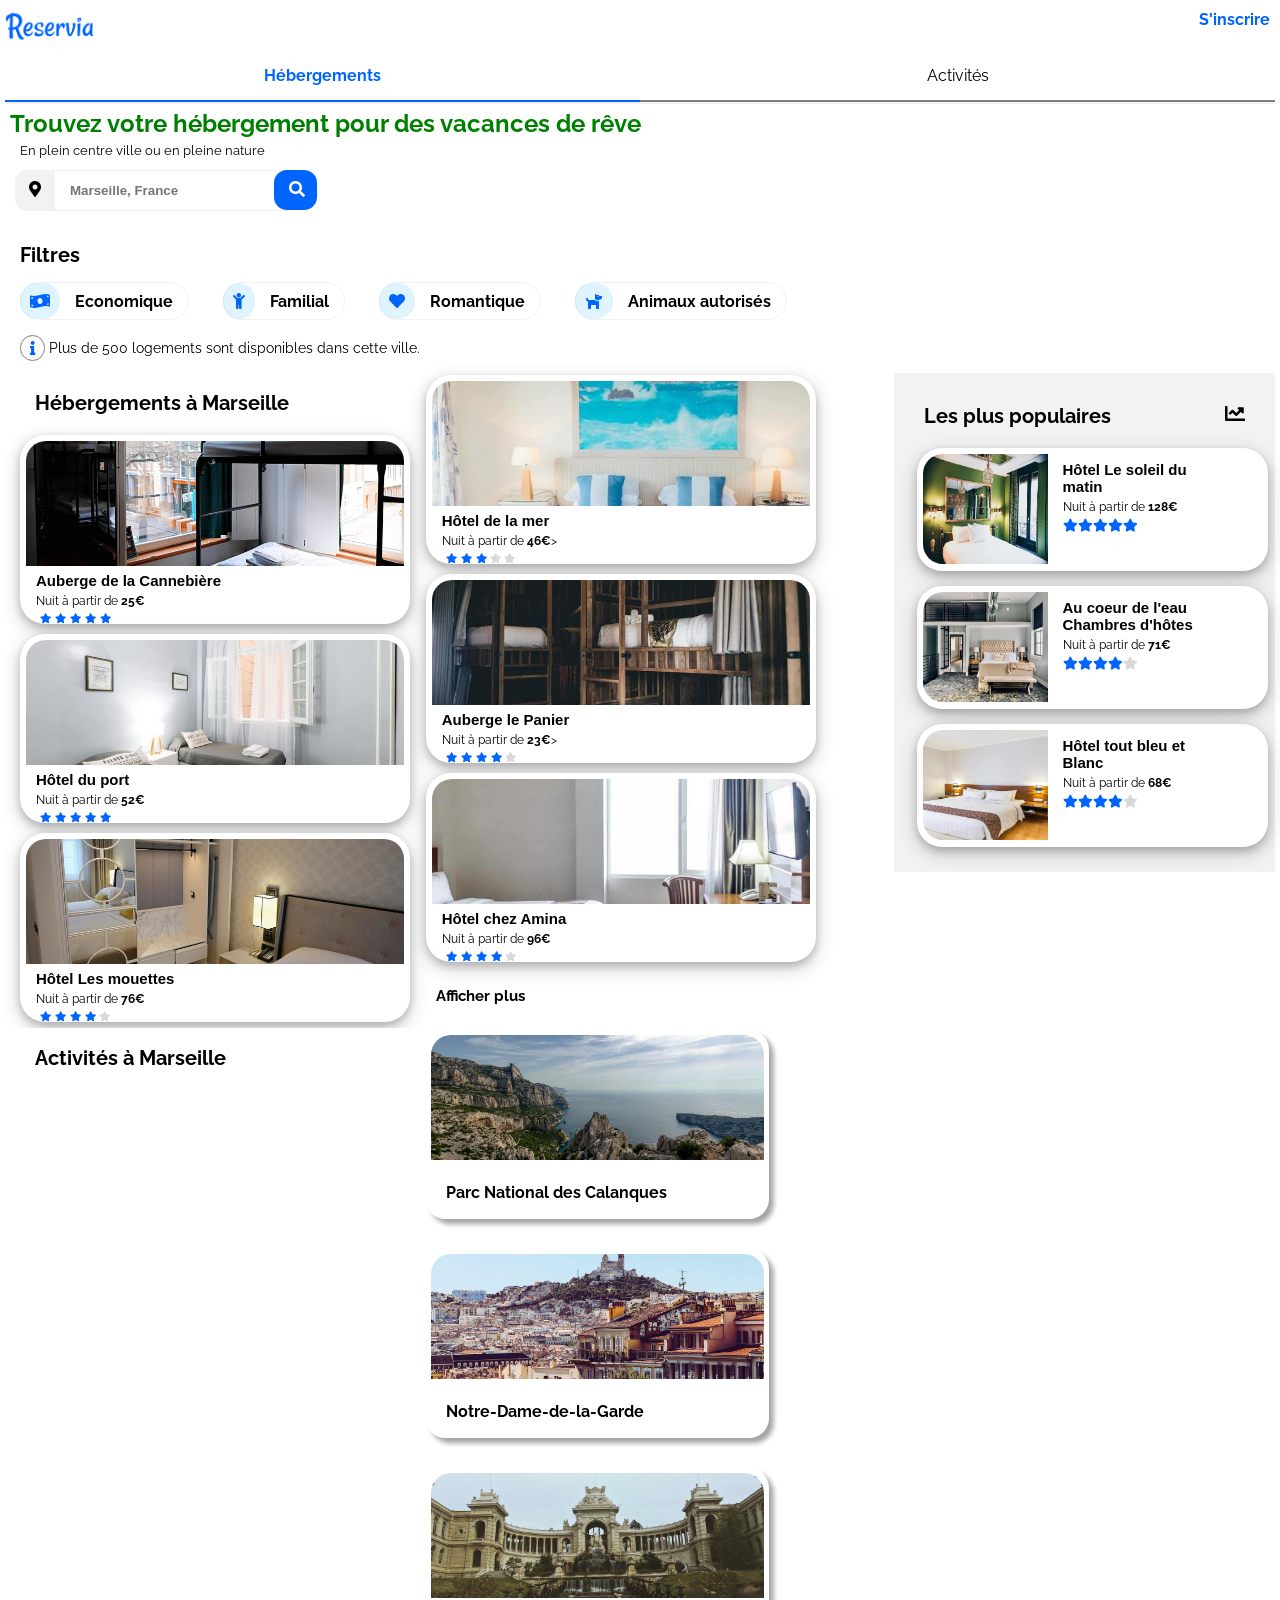
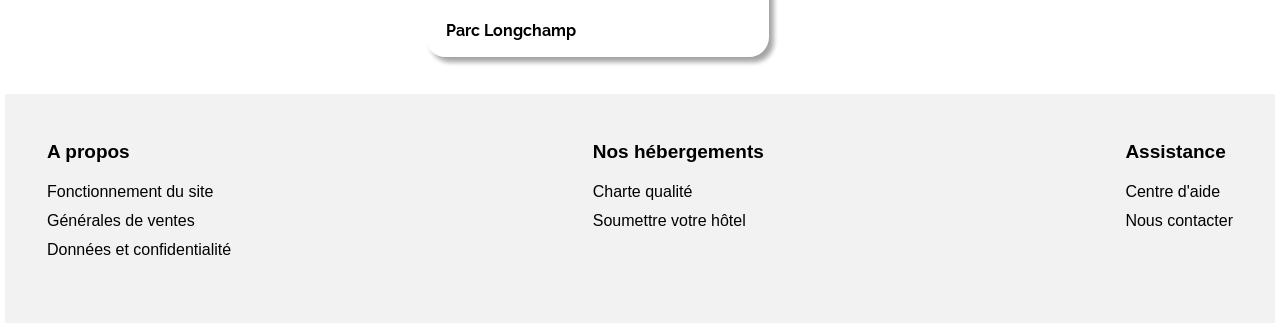
==== commit 1694166c: "Ajout media queries" ====
--- a/index.html
+++ b/index.html
@@ -3,8 +3,8 @@
   <head>
     <meta charset="utf-8" />
     <meta name="viewport" content="width=device-width, initial-scale=1.0" />
-
     <link rel="stylesheet" href="css/reservia.css" />
+    <link rel="stylesheet" href="css/mediaqueries.css" />
     <link
       rel="stylesheet"
       href="https://cdnjs.cloudflare.com/ajax/libs/font-awesome/5.13.1/css/all.min.css"
@@ -219,7 +219,7 @@
 
           <div class="card-container">
             <h3>Hôtel Les mouettes</h3>
-              <p>Nuit à partir de <strong>76€</strong>></p>
+              <p>Nuit à partir de <strong>76€</strong></p>
                 <div class="rating">
                   <i class="fas fa-star" ></i
                   ><i class="fas fa-star" ></i
--- a/css/reservia.css
+++ b/css/reservia.css
@@ -1,6 +1,7 @@
 @font-face {
   font-family: "Raleway";
-  src: url('./Raleway-VariableFont_wght.ttf')  
+  src: url('./Raleway-VariableFont_wght.ttf');
+   
   }
 
 body {
@@ -22,7 +23,6 @@
   justify-content: space-between;
 }
 
-}
 h1 
 {
   margin: 5px;
@@ -35,6 +35,7 @@
   display: inline-block;
 }
 h3 {
+  font-family: 'Raleway-Black', Arial, Helvetica, sans-serif;
   font-size: 15px;
   margin-top: -3px;
 }
@@ -50,15 +51,16 @@
 }
 #annonce p {
   font-size: 13px;
-  margin-top: -4px;
+  margin-top: 0px;
   margin-left: 15px;
-  margin-bottom: 10px;
+  margin-bottom: 12px;
 }
 
 .footer_section {
   font-size: 19px;
   margin-top: -20px;
   margin-bottom: 6px;
+  font-family: 'Raleway-Black', Arial, Helvetica, sans-serif;
 }
 
 .footer_section p{
@@ -119,7 +121,7 @@
   box-sizing: border-box;
 }
 .logo img {
-  width: 25%;
+  width: 7%;
   height: 100%;
 }
 
@@ -147,11 +149,15 @@
 
 #hebergement {
   font-weight: bold;
-  border-bottom: 3px solid #0065fc;
+  border-bottom: 2px solid #0065fc;
   text-align: center;
   padding-bottom: 15px;
   color: #0065fc;
-  width: 50%;
+  width: 100%;
+  display: block;
+}
+#activities {
+  padding-bottom: 15px;
   display: block;
 }
 #pseudo {
@@ -198,9 +204,9 @@
 }
 
 .activities {
-  width: 50%;
+  width: 100%;
   text-align: left;
-  border-bottom: 3px solid gray;
+  border-bottom: 2px solid gray;
   display: block;
 
 }
@@ -237,10 +243,11 @@
 .filtres__item a {
   margin-left: 15px;
   margin-right: 15px;
+  font-weight: bold;
 }
 .icone{
   padding: 10px;
-  background-color: #dedede;
+  background-color: rgb(0 162 255 / 12%);
   color: #0065fc;
   border-radius: 17px;
   margin-left: -1px;
@@ -373,7 +380,7 @@
   object-fit: cover;
   padding: 5px;
 }
-}
+
 .img-border-radius-aside {
   box-sizing: border-box;
   padding: 5px;
@@ -463,24 +470,28 @@
   body {
     width: 100%;  
     margin:0 ;
-    padding: 0;}
+    padding: 0;
+  }
   h1 {
     font-size: 20px;
     margin-left: 15px;
   }
-  .logo
-  {
+  .logo {
     width: 30%;
   }
   .logo img {
-    width: 80%;
+    width: 40%;
     height: 100%;
     margin-left: 10px;
     margin-top: 2px;
   }
-
-  
-  }
+  .third {
+  order: 1;
+    width: 50%;
+    background-color: #f2f2f2;
+  }
+
+}
   .logocontainer {
     width: 100%;
     display: flex;
@@ -492,7 +503,6 @@
     height: 50px;
     align-items: flex-end;
     justify-content: space-around;
-    padding-bottom: 15px;
     border-bottom: solid #f2f2f2 2px;
     margin-top: 30px;
   }
@@ -513,7 +523,7 @@
     width: 70%;
   }
 
-  }
+  
   .annonce {
     width: 100%;
   }
--- a/css/mediaqueries.css
+++ b/css/mediaqueries.css
@@ -0,0 +1,45 @@
+@media screen and (min-width: 768px) and (max-width: 1200px) {
+   /*media queries tablette */
+   h1{
+       color: red;
+   }
+   .card-aside , .card , .container {
+        width: 48%;
+    }
+    .third , .twothird , .activite {
+        display: flex;
+        flex-wrap: wrap;
+        justify-content: space-between;
+    }
+    .activite {
+        flex-direction: initial;
+    }
+}
+
+
+@media screen and (min-width: 1201px) and (max-width: 1920px){
+    h1{
+        color: green;
+    }
+    .third {
+        display: flex;
+        flex-wrap: wrap;
+        flex-direction: column;
+        justify-content: flex-end;
+        width: 30%;
+        float: right;
+    }
+    .twothird {
+        display: inline-block;
+        column-count: 2;
+        width: 65%;
+    }
+    .footer {
+        display: flex;
+        flex-direction: inherit;
+        justify-content: space-between;
+    }
+    .footer_section {
+        padding: 32px 32px;
+    }
+}
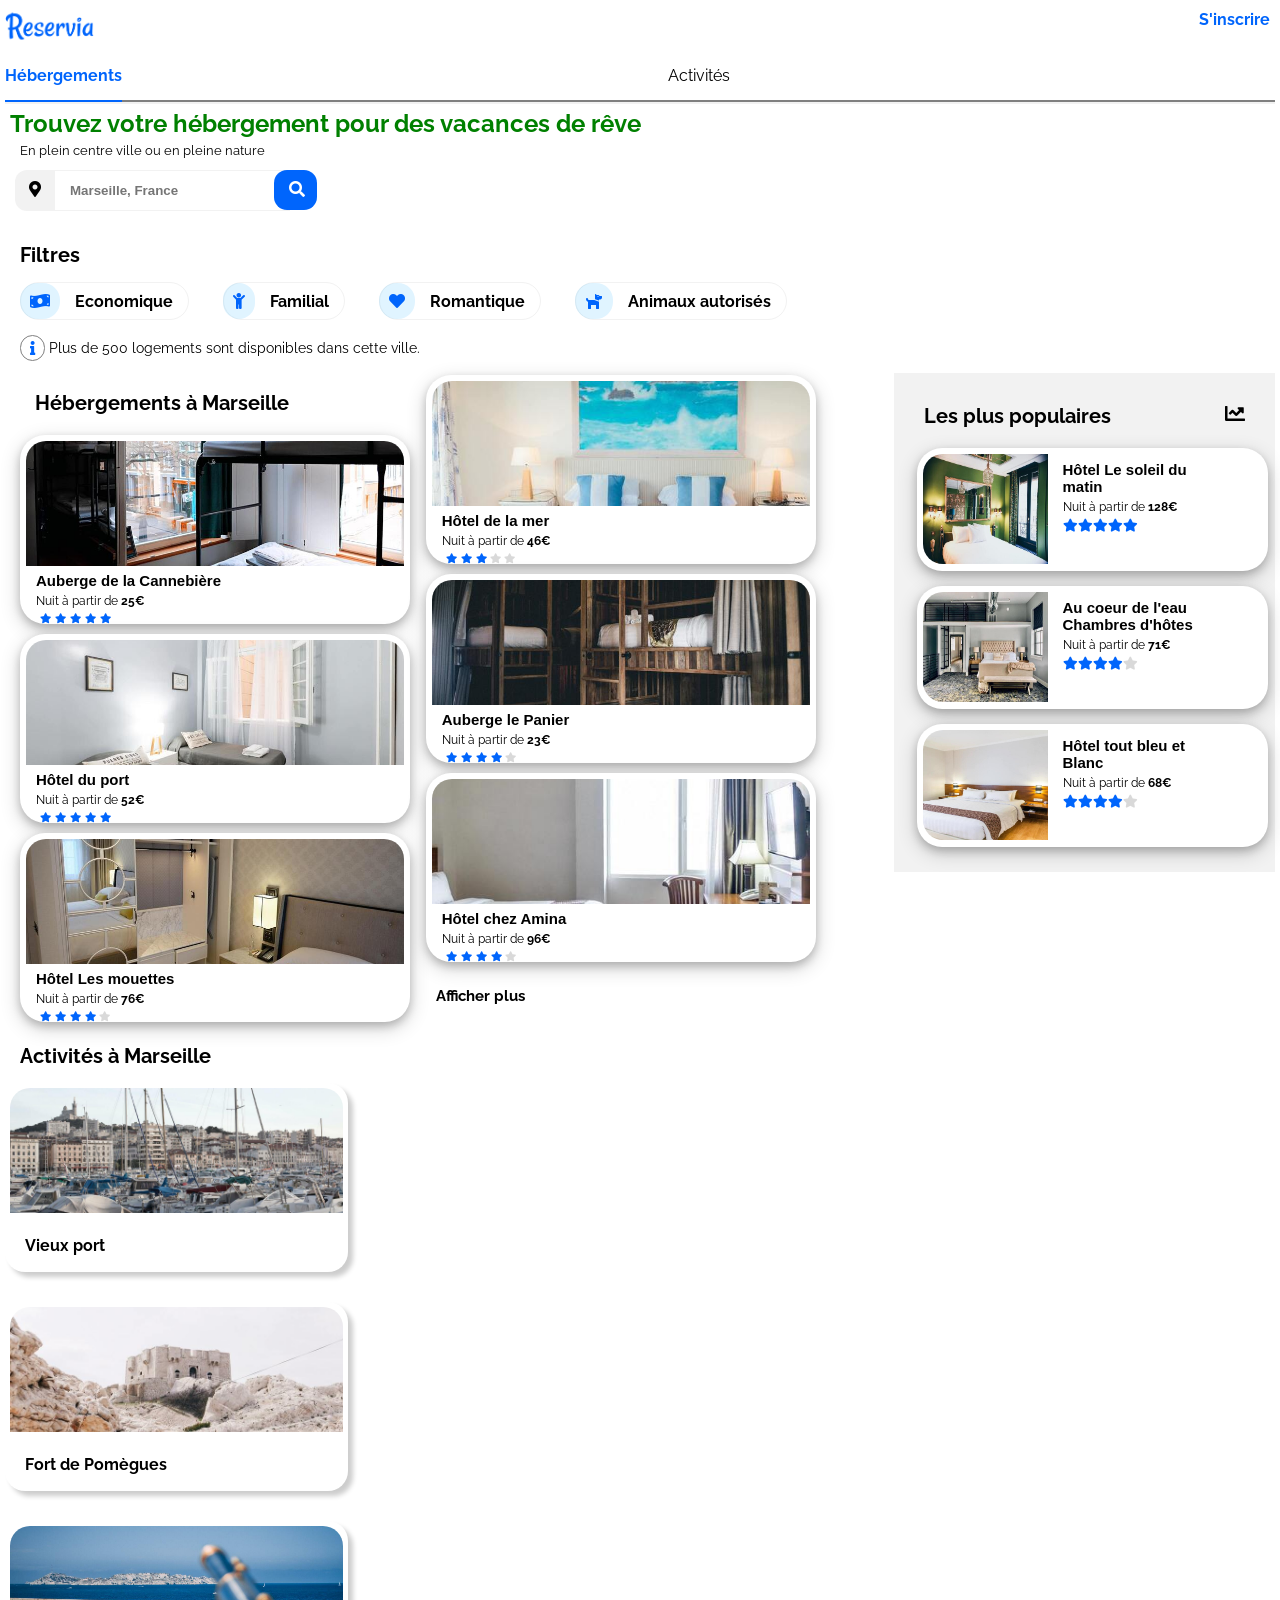
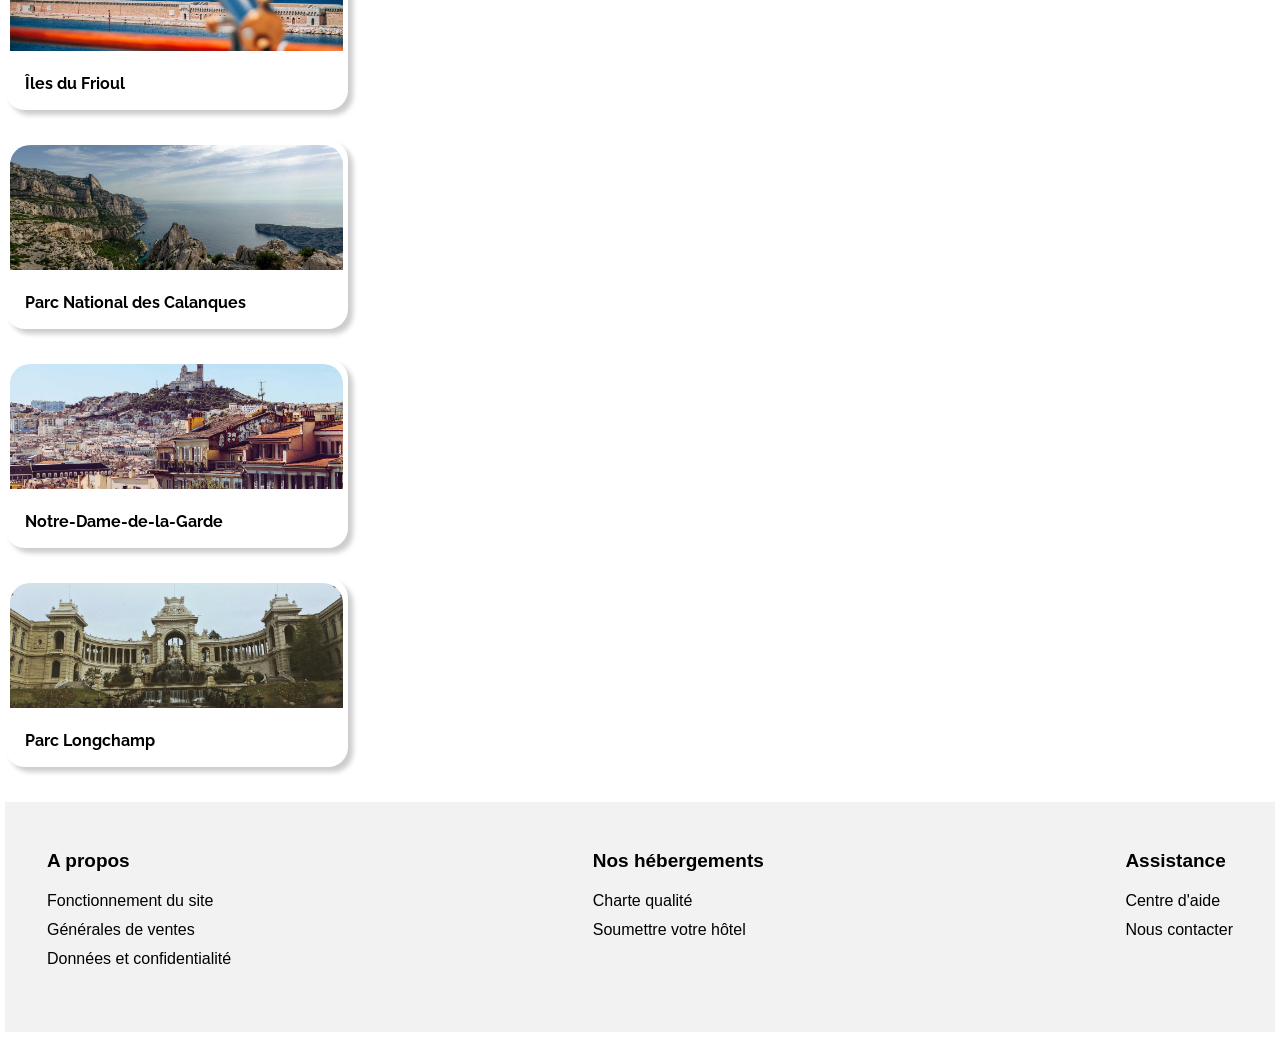
==== commit d1241eb3: "Section twothird_act" ====
--- a/index.html
+++ b/index.html
@@ -18,7 +18,7 @@
         <img src="images/logo/Reservia@3x.png" alt="reservia" />
     </div>
       <nav class="menu"> 
-          <div class="hebergement" style="width: 100%;">
+          <div class="hebergement">
             <a id="hebergement" href="#ancreh">Hébergements</a>
           </div>
           <div class="activities">
@@ -243,7 +243,7 @@
 
           <div class="card-container">
             <h3>Hôtel de la mer</h3>
-              <p>Nuit à partir de <strong>46€</strong>></p>
+              <p>Nuit à partir de <strong>46€</strong></p>
                 <div class="rating">
                   <i class="fas fa-star" ></i
                   ><i class="fas fa-star" ></i
@@ -267,7 +267,7 @@
 
           <div class="card-container">
             <h3>Auberge le Panier</h3>
-              <p>Nuit à partir de <strong>23€</strong>></p>
+              <p>Nuit à partir de <strong>23€</strong></p>
                 <div class="rating">
                   <i class="fas fa-star" ></i
                   ><i class="fas fa-star" ></i
@@ -309,7 +309,7 @@
 
 <!-- activités debut-->
 
-<section id="ancrea" class="twothird">
+<section id="ancrea" class="twothird_act">
 <h2 class="marseille"> Activités à Marseille</h2>
 
 <figure class="activite">
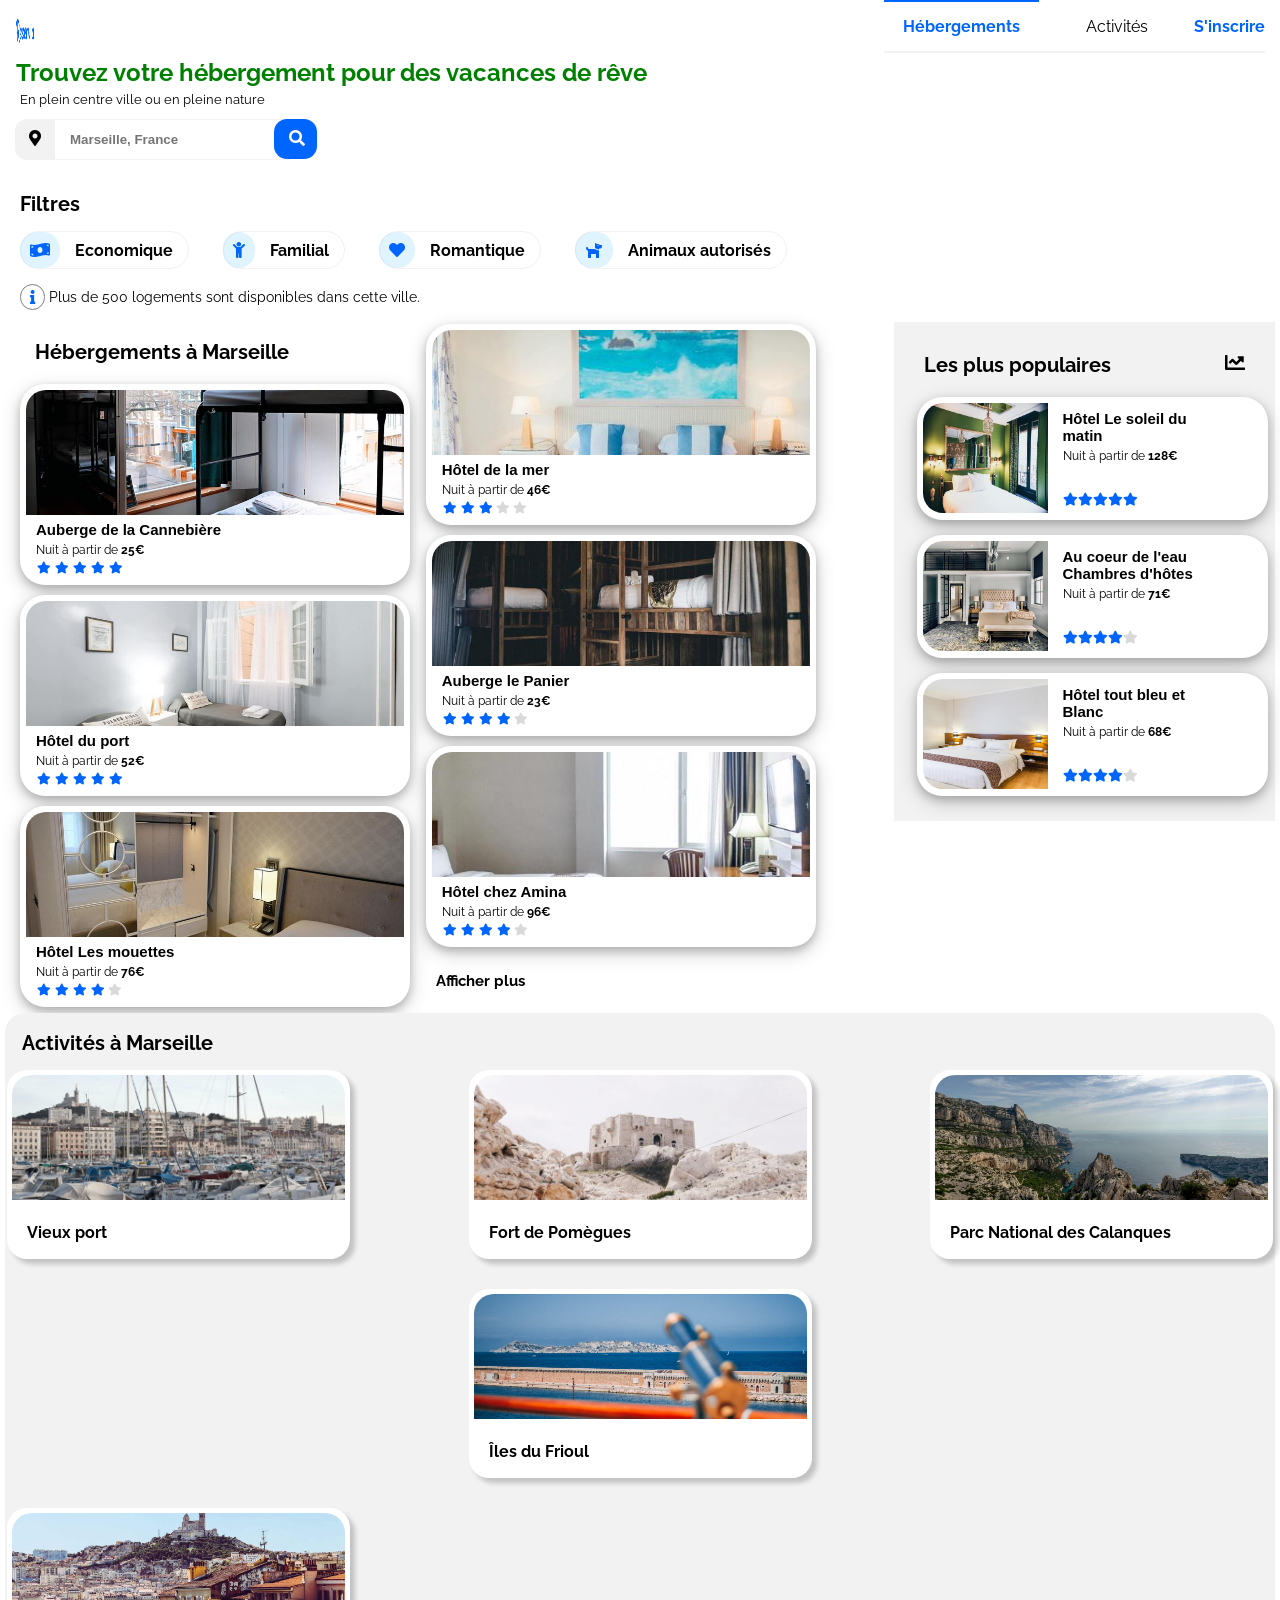
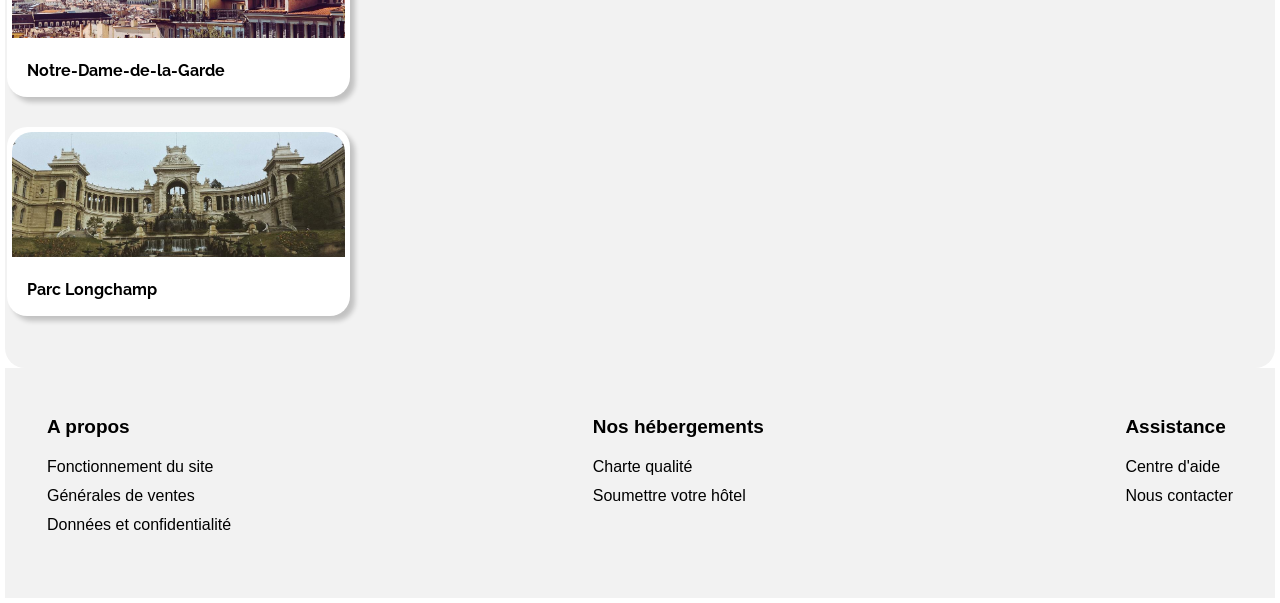
==== commit 48b73180: "modif class=taille en id=taille" ====
--- a/index.html
+++ b/index.html
@@ -46,7 +46,7 @@
             placeholder="Marseille, France"
           />
           <input type="button" class="bouton" value="Rechercher" />
-          <div id="visible" class="visible"><i class="fas fa-search"></i></div>
+          <div class="visible"><i class="fas fa-search"></i></div>
         </form>
         </div>
      </div>
@@ -314,6 +314,7 @@
 
 <figure class="activite">
 
+<div id="colone_1">
   <div class="container">
       <a href="#">
           <div class="act_photo">
@@ -323,8 +324,8 @@
            </div>
       </a>
   </div>
-    
-
+</div>
+  <div id="colone_2">
       <div class="container">
         <a href="#">
             <div class="act_photo">
@@ -344,7 +345,9 @@
             </div>
           </a>
       </div>
-
+  </div>
+
+<div id="colone_3">
   <div class="container">
       <a href="#">
         <div class="act_photo">
@@ -354,7 +357,9 @@
         </div>
       </a>
   </div>
-
+</div>
+
+<div id="colone_4">
   <div class="container">
       <a href="#">
         <div class="act_photo">
@@ -365,6 +370,7 @@
       </a>
   </div>
 
+  <div class="container">  
       <a href="#">
         <div class="act_photo">
           <img class="taille6" src="images/activites/3_medium/lena-paulin-wH2-EJoDcV0-unsplash.jpg"
@@ -372,7 +378,8 @@
           <p class="classement"> Parc Longchamp</p>
         </div>
       </a>
-    
+  </div>
+</div>
 
 </figure>
 </section>
--- a/css/reservia.css
+++ b/css/reservia.css
@@ -26,6 +26,7 @@
 h1 
 {
   margin: 5px;
+  margin-left: 11px;
 }
 h2 {
   width: 100%;
@@ -70,11 +71,13 @@
 
 .rating{
   display: flex;
-  font-size: 10px;
+  font-size: 12px;
+  margin: 0 0 0 -3px;
 }
 .rating_popular{
 display: flex;
 font-size: 13px;
+margin-top: 25px;
 }
 .rating_popular .fas {
   color: #0065fc;
@@ -146,7 +149,9 @@
   justify-content: space-between;
   
 }
-
+.hebergement {
+  width: 100%;
+}
 #hebergement {
   font-weight: bold;
   border-bottom: 2px solid #0065fc;
@@ -206,7 +211,7 @@
 .activities {
   width: 100%;
   text-align: left;
-  border-bottom: 2px solid gray;
+  border-bottom: 2px solid #80808029;
   display: block;
 
 }
@@ -302,7 +307,7 @@
   padding: 15px;
   align-items: center;;
 }
-.twothird {
+.twothird, .twothird_act {
   float: left;
   width: 100%;
   padding: 2px;
@@ -330,7 +335,7 @@
   text-align: left;
   align-items: center;
   margin: 0;
-  padding: 0px 0px 0px 15px;
+  padding: 0px 0px 10px 15px;
 }
 
 .card-aside {
@@ -466,7 +471,7 @@
   font-weight: bold;
 }
 
-@media screen and (max-width: 800px) {
+@media screen and (max-width: 767px) {
   body {
     width: 100%;  
     margin:0 ;
@@ -606,5 +611,4 @@
     display: flex;
     flex-direction: column;
     background-color: #f2f2f2;
-  }
-}+  }
--- a/css/mediaqueries.css
+++ b/css/mediaqueries.css
@@ -21,6 +21,33 @@
     h1{
         color: green;
     }
+    .menu {
+        width: 30%;
+        margin-top: -21px;
+        margin-right: 10px;
+    }
+    .logocontainer {
+        flex-direction: inherit;
+        margin-top: 19px;
+    }
+    .logo img {
+        width: 20%;
+        height: 37px;
+        margin-top: -12px;
+        margin-left: 11px;
+    }
+    #hebergement {
+        border-top: 2px solid #0065fc;
+        padding-top: 15px;
+        border-bottom: none;
+    }
+    .activities {
+        border-bottom: none;
+    }
+    #inscription {
+        display: block;
+        position: inherit;
+    }
     .third {
         display: flex;
         flex-wrap: wrap;
@@ -34,6 +61,10 @@
         column-count: 2;
         width: 65%;
     }
+    .activite{
+        flex-direction: initial;
+        flex-wrap: wrap;
+    }
     .footer {
         display: flex;
         flex-direction: inherit;
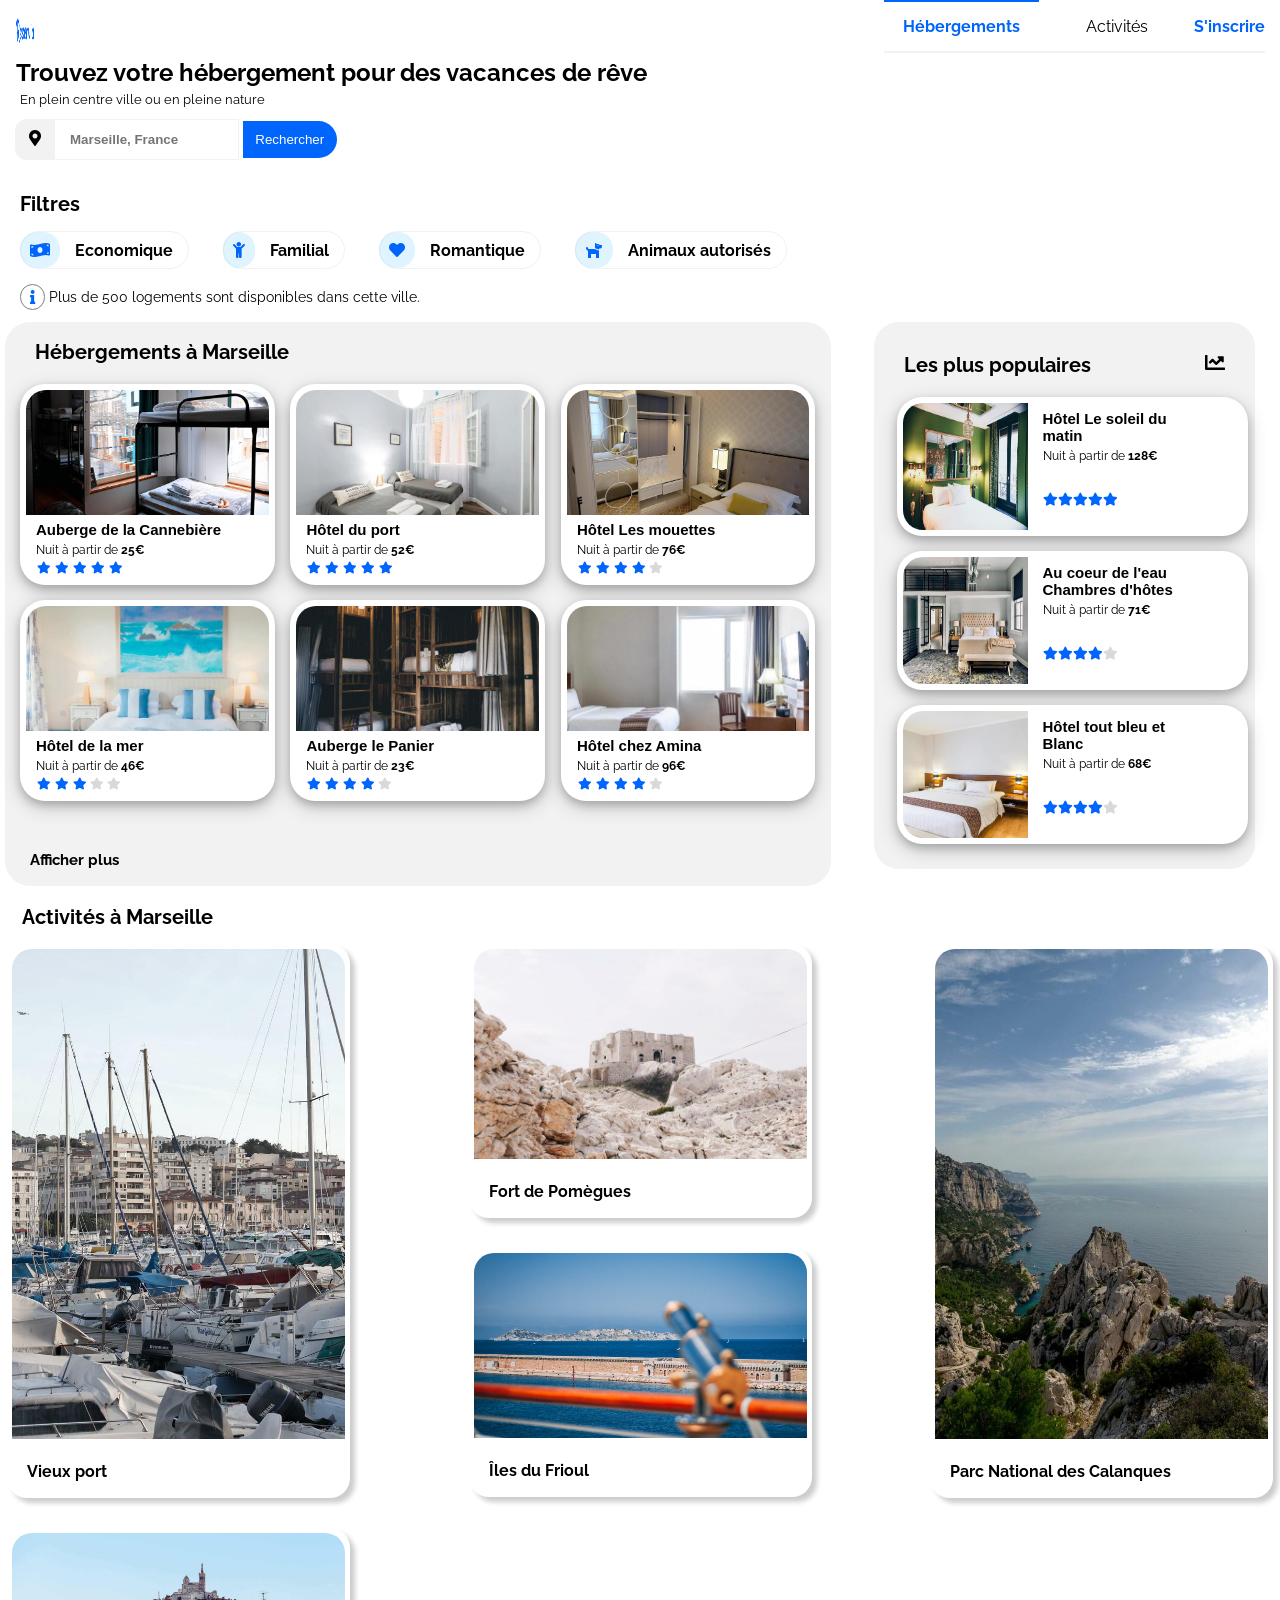
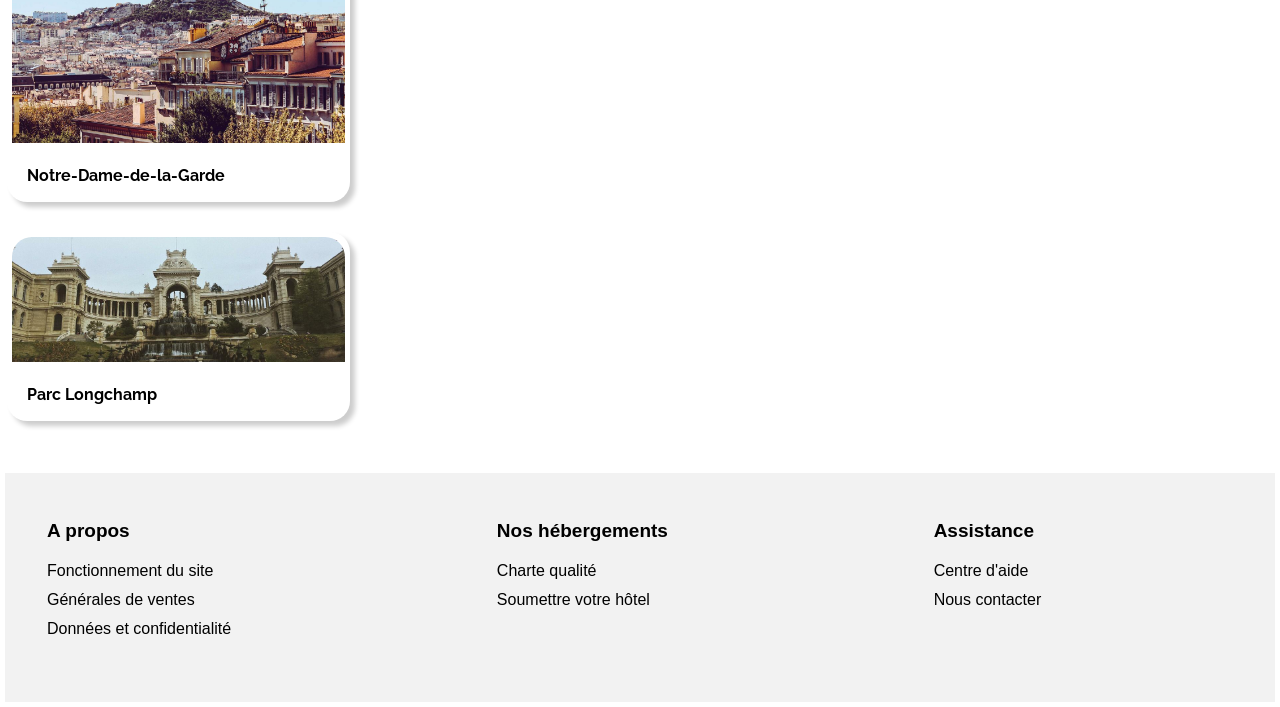
==== commit b7df210c: "commit" ====
--- a/index.html
+++ b/index.html
@@ -52,7 +52,9 @@
      </div>
 
         <div id="filtres">
+          <div class="filtres_title">
             <h2>Filtres</h2>
+          </div>
               <span class="filtres__item">
                 <i class="icone fas fa-money-bill-wave"></i><a href="#">Economique </a>
               </span>
--- a/css/reservia.css
+++ b/css/reservia.css
@@ -141,7 +141,7 @@
   height: 41px;
   text-align: center;
   display: inline-block;
-  margin-left: -12px;
+  margin-left: 10px;
 }
 .ville__recherche{
   margin-bottom: 15px;
@@ -183,7 +183,6 @@
   border-style: hidden;
   border-top-right-radius: 20px;
   border-bottom-right-radius: 20px;
-  float: left;
 }
 
 .menu {
@@ -250,6 +249,9 @@
   margin-right: 15px;
   font-weight: bold;
 }
+.filtres_item a:hover {
+  background-color: #0065fc;
+}
 .icone{
   padding: 10px;
   background-color: rgb(0 162 255 / 12%);
@@ -307,12 +309,20 @@
   padding: 15px;
   align-items: center;;
 }
-.twothird, .twothird_act {
+.twothird {
   float: left;
   width: 100%;
   padding: 2px;
   margin-right: 25px;
   background-color: #f2f2f2;
+  border-radius: 20px;
+  text-align: left;
+}
+.twothird_act {
+  float: left;
+  width: 100%;
+  padding: 2px;
+  margin-right: 25px;
   border-radius: 20px;
   text-align: left;
 }
@@ -391,7 +401,7 @@
   padding: 5px;
   border-radius: 25px 0px 0px 25px;
   width: 135px;
-  height: 120px;
+  height: 137px;
   float: left;
 }
 
--- a/css/mediaqueries.css
+++ b/css/mediaqueries.css
@@ -1,8 +1,5 @@
 @media screen and (min-width: 768px) and (max-width: 1200px) {
    /*media queries tablette */
-   h1{
-       color: red;
-   }
    .card-aside , .card , .container {
         width: 48%;
     }
@@ -18,9 +15,7 @@
 
 
 @media screen and (min-width: 1201px) and (max-width: 1920px){
-    h1{
-        color: green;
-    }
+    /* vue desktop */
     .menu {
         width: 30%;
         margin-top: -21px;
@@ -35,6 +30,18 @@
         height: 37px;
         margin-top: -12px;
         margin-left: 11px;
+    }
+    #pseudo {
+        width: 55%;
+        display: inline-block;
+    }
+    .visible {
+        display: none;
+    }
+    .bouton {
+        visibility: visible;
+        width: 28%;
+        display: inline-block;
     }
     #hebergement {
         border-top: 2px solid #0065fc;
@@ -55,22 +62,48 @@
         justify-content: flex-end;
         width: 30%;
         float: right;
+        border-radius: 25px;
+        margin-right: 20px;
     }
     .twothird {
-        display: inline-block;
-        column-count: 2;
         width: 65%;
+        display: flex;
+        flex-direction: row;
+        justify-content: space-between;
+        flex-wrap: wrap;
+        background-color: #f2f2f2;
+        border-radius: 25px;
+    }
+    .card {
+        width: 32%;
     }
     .activite{
         flex-direction: initial;
         flex-wrap: wrap;
     }
     .footer {
-        display: flex;
-        flex-direction: inherit;
-        justify-content: space-between;
+        display: grid;
     }
     .footer_section {
         padding: 32px 32px;
     }
-}+    .act_photo .taille1 {
+      height: 500px;
+    }
+    .act_photo .taille2 {
+        height: 220px;
+    }
+    .act_photo .taille3 {
+        height: 195px;
+    }
+    .act_photo .taille5 {
+        height: 220px;
+    }
+    .taille6 {
+        height: 195px;
+    }
+    .colone_1 {
+        float: right;
+        height: 500px;
+    }
+}
